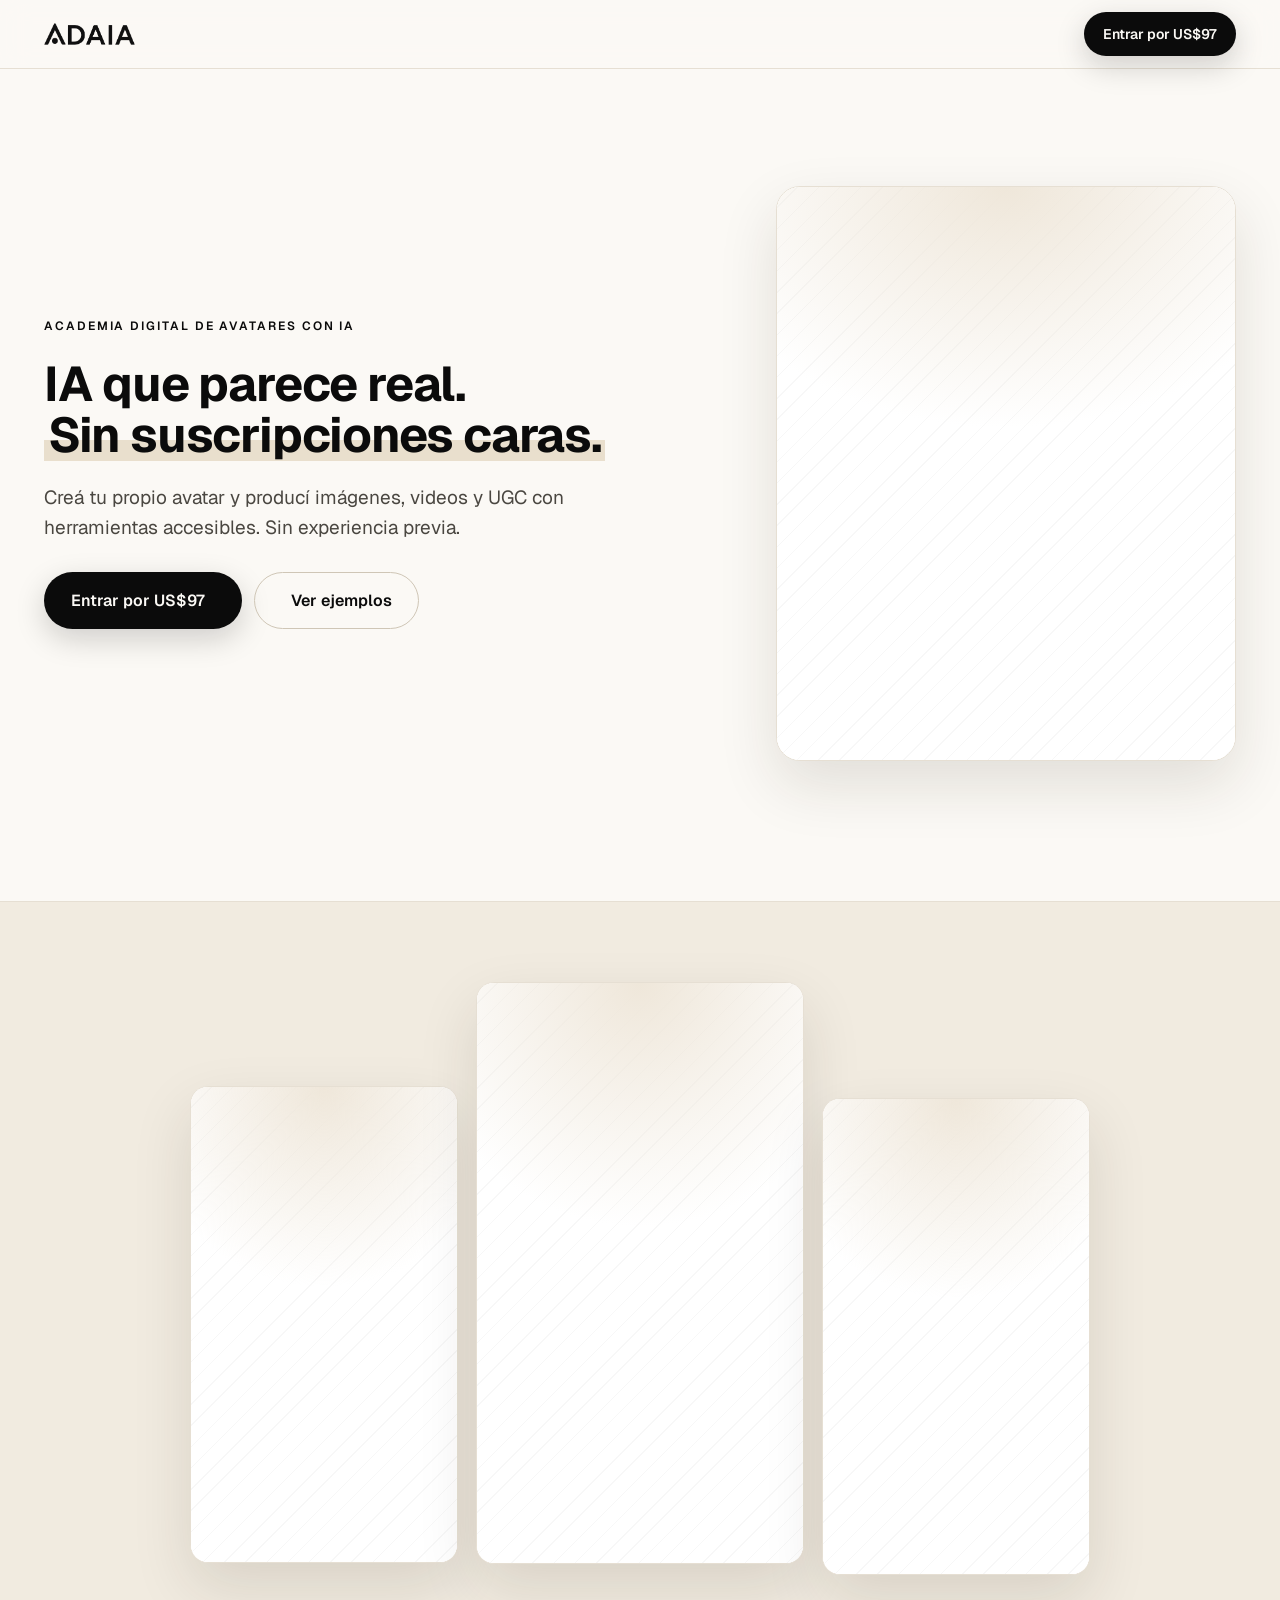
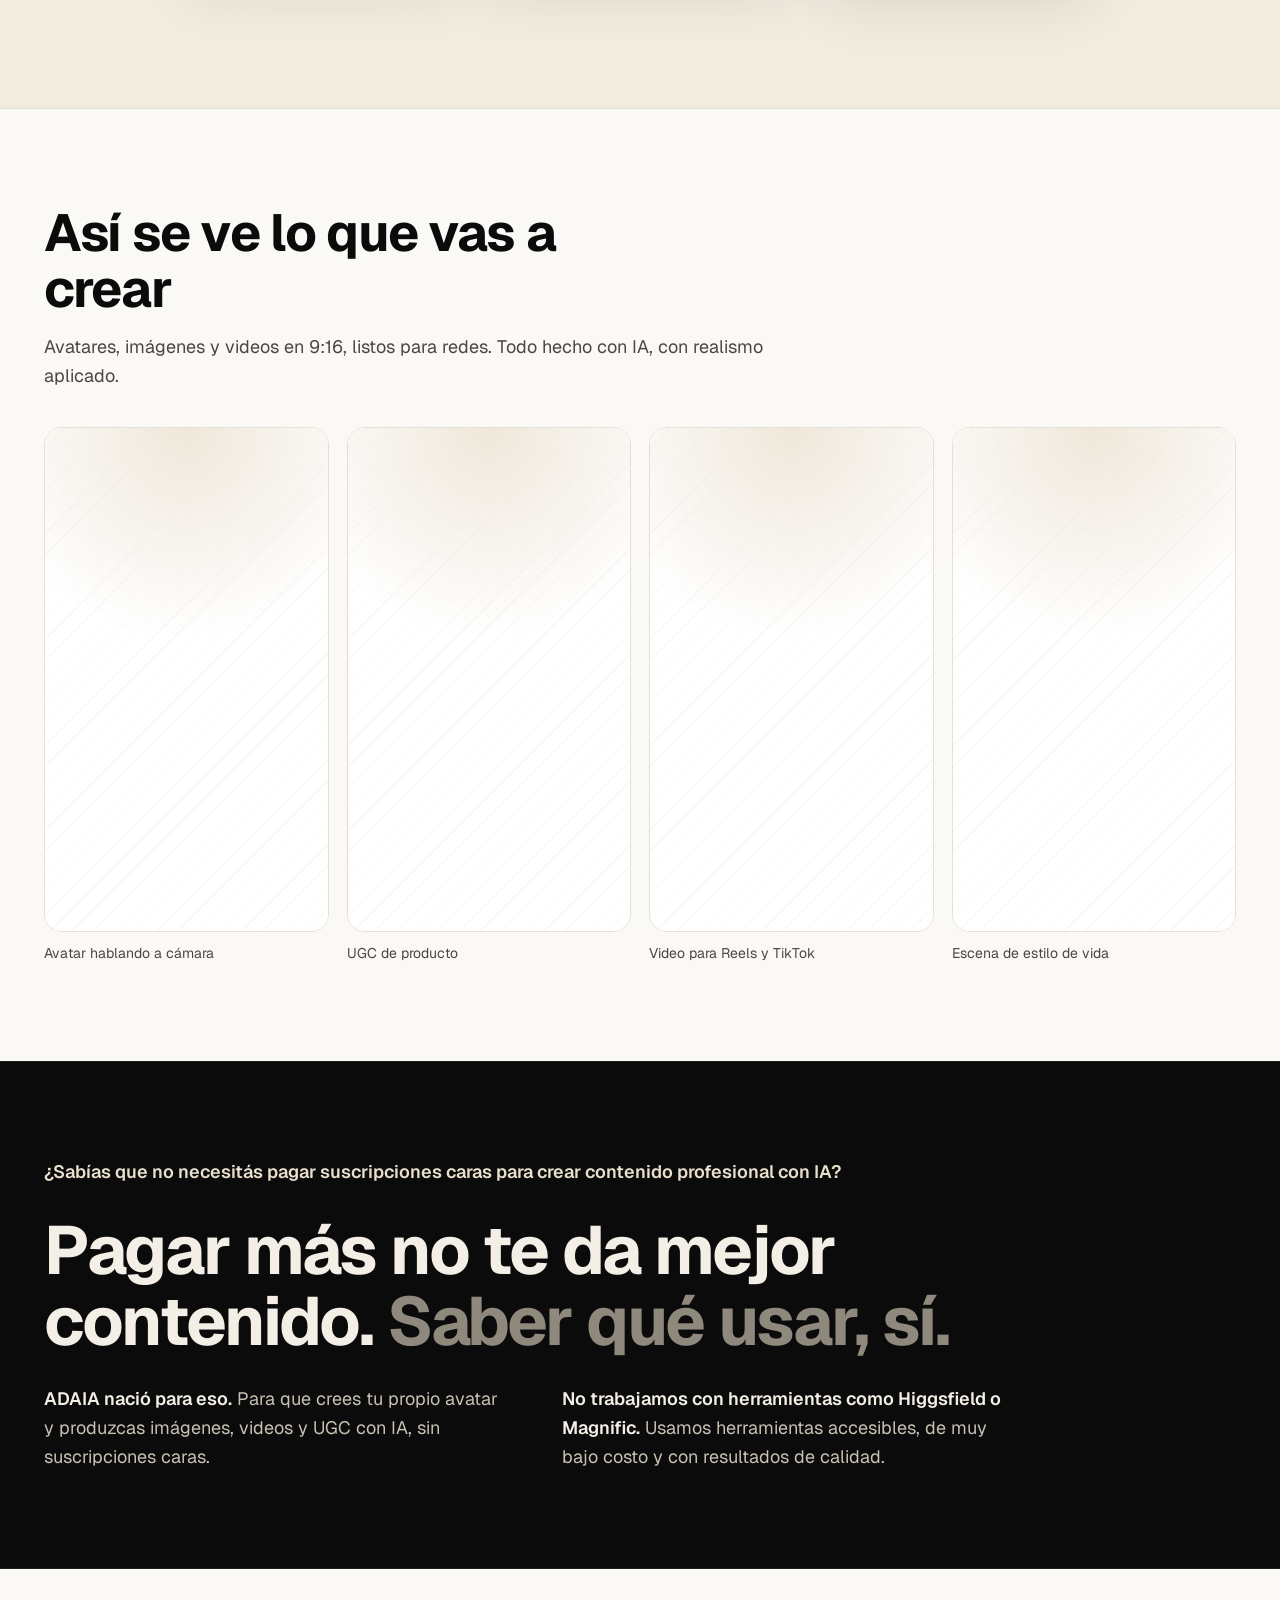
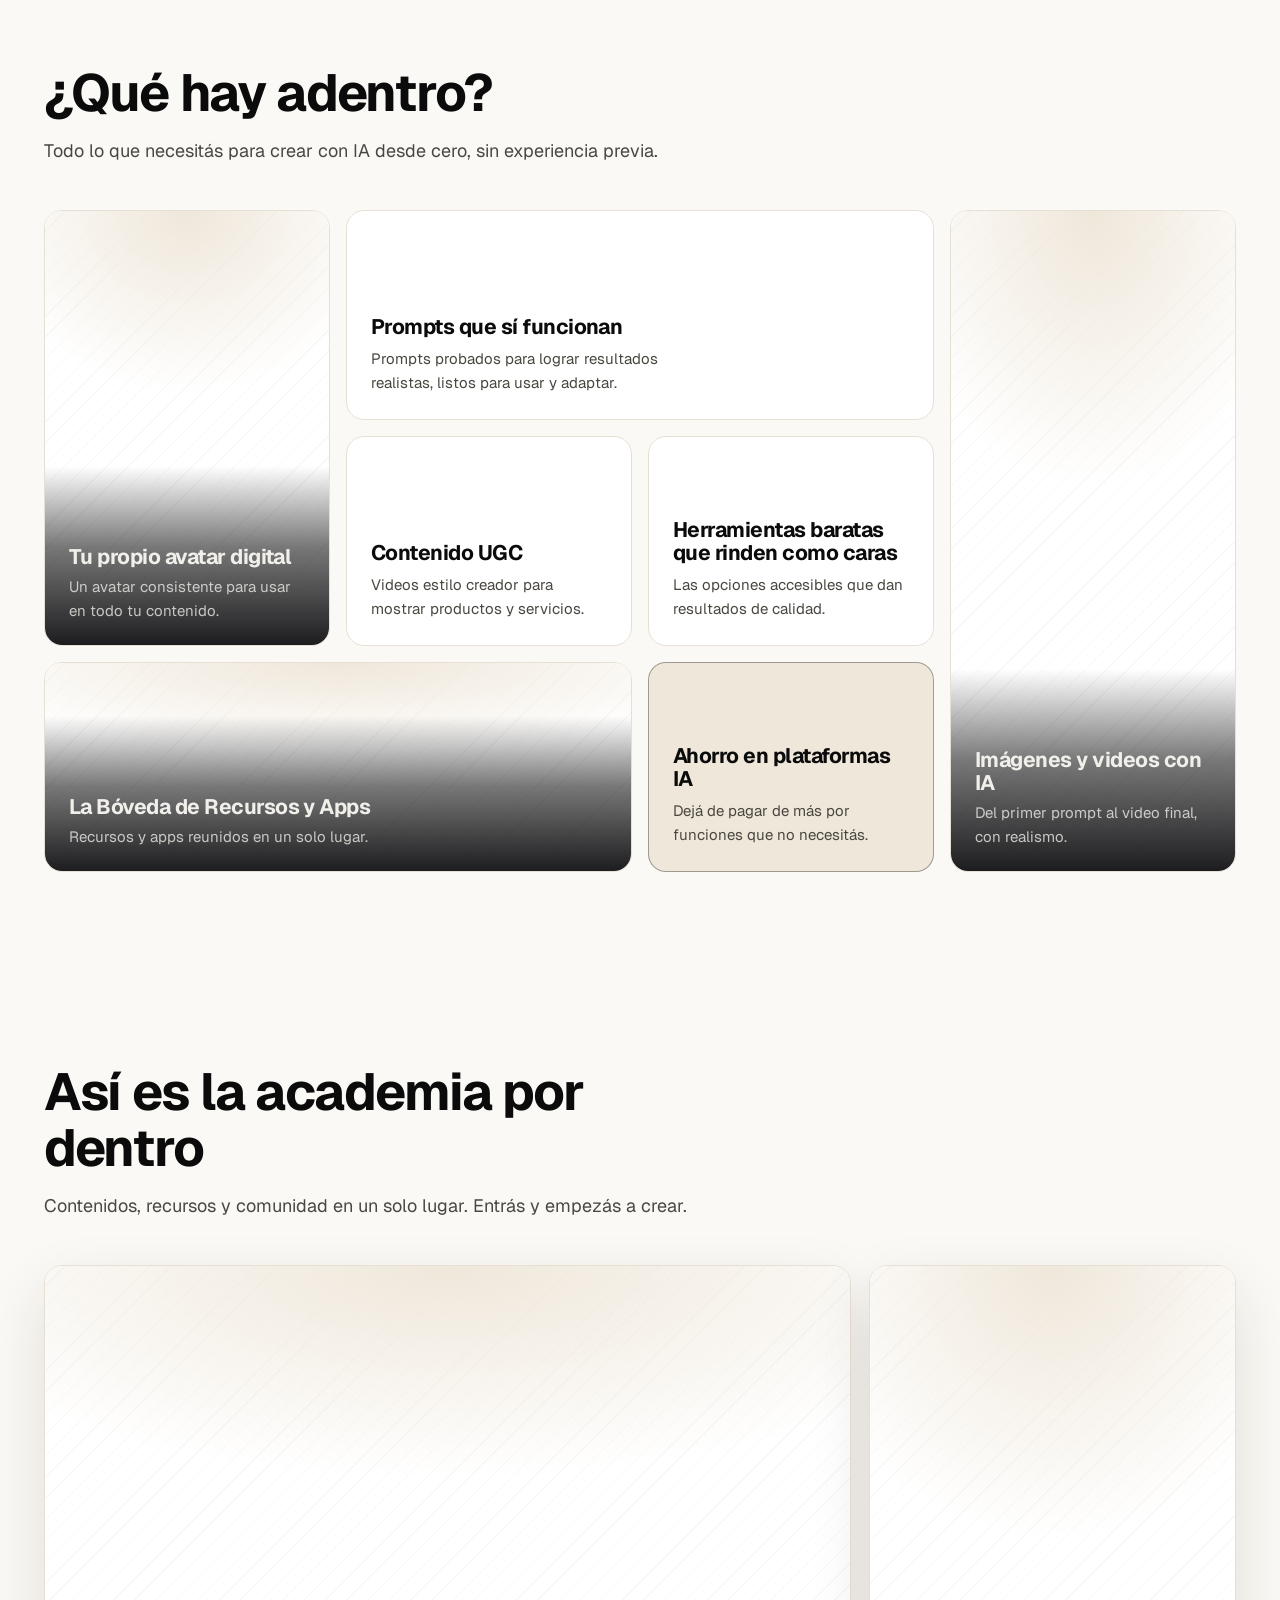
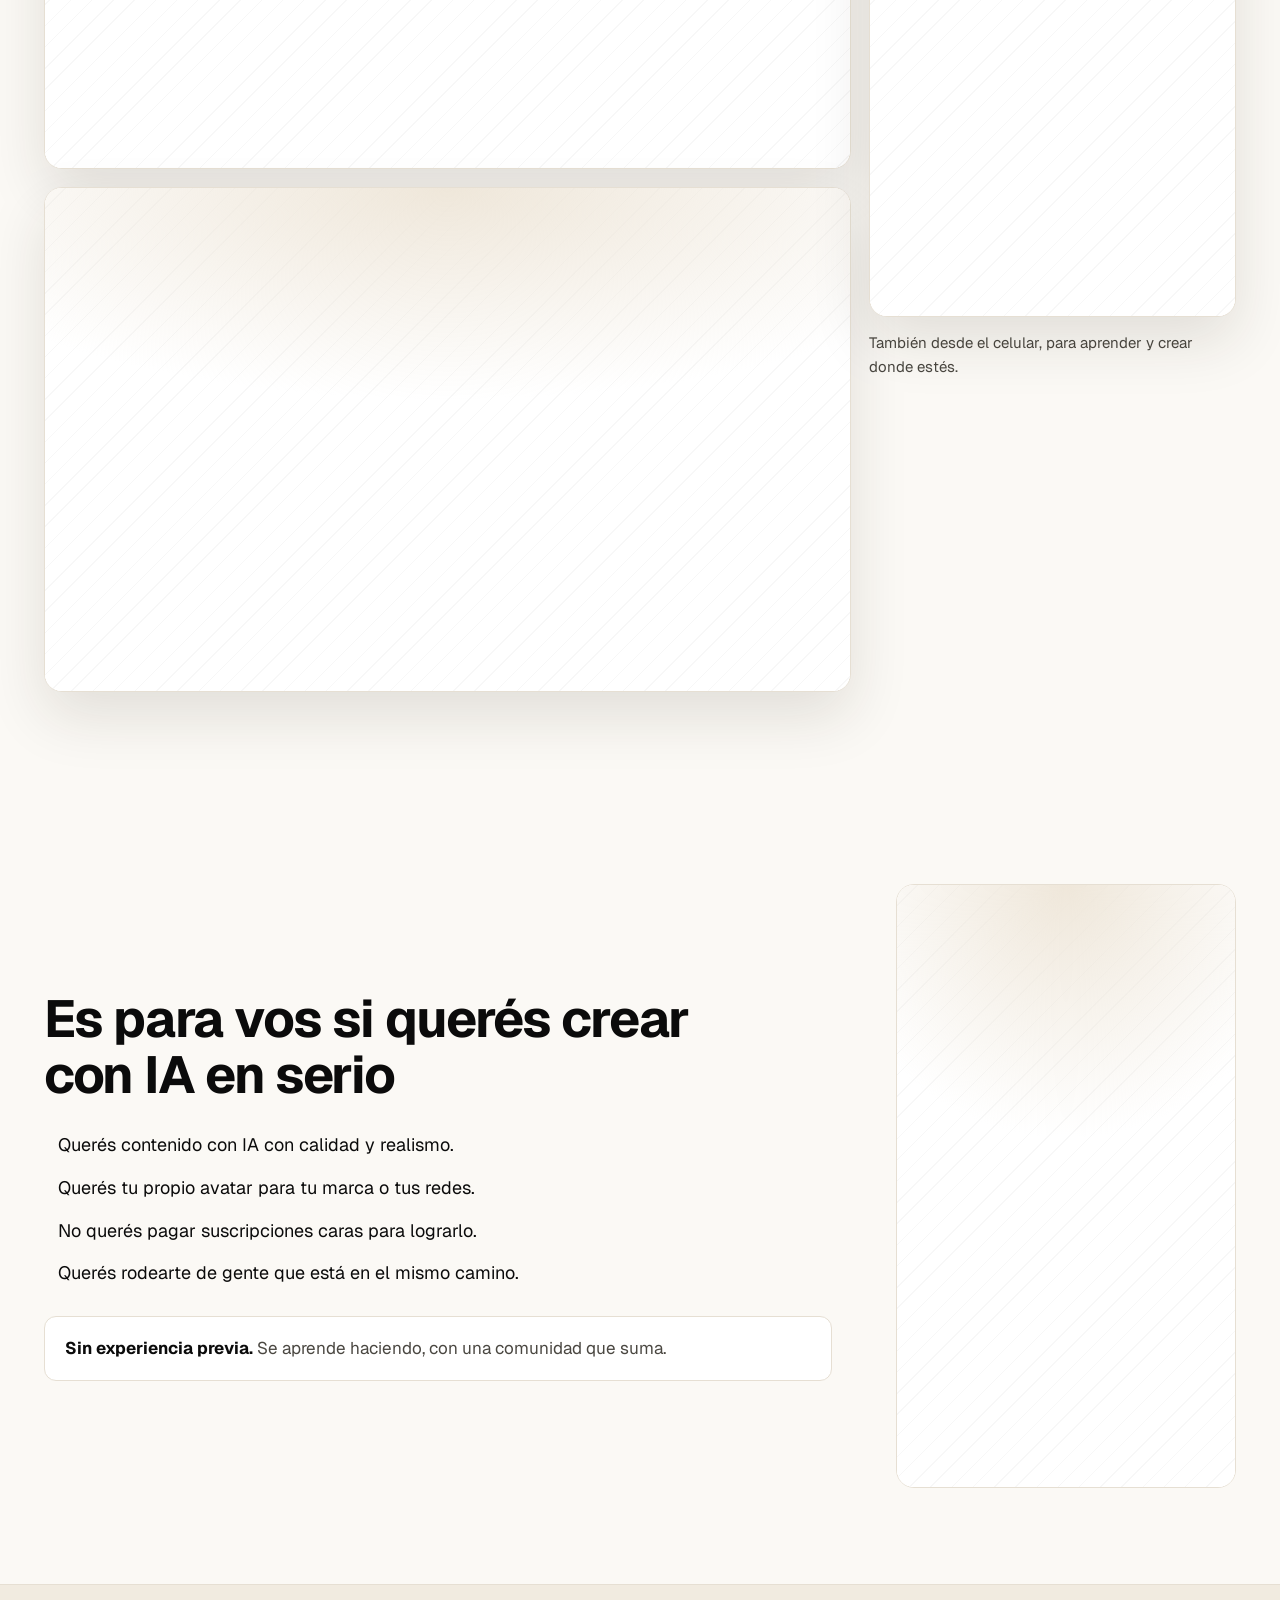
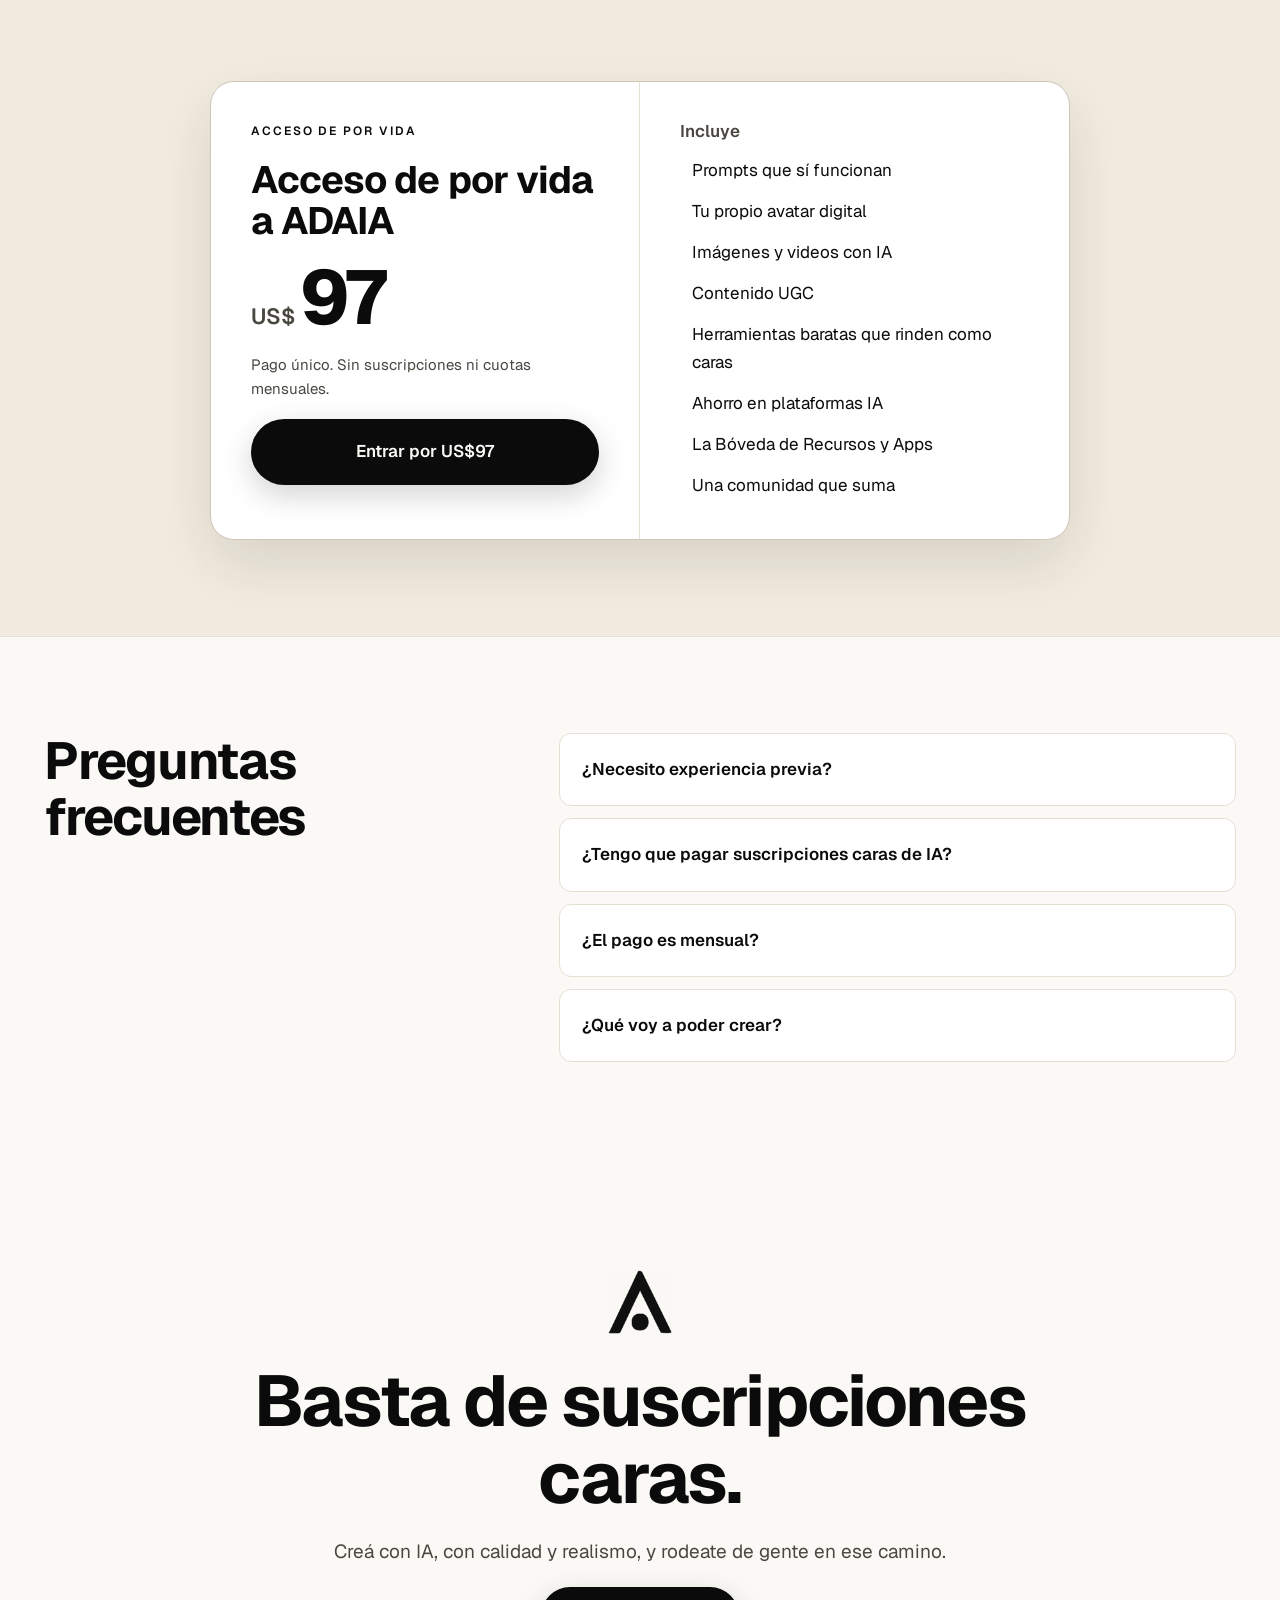
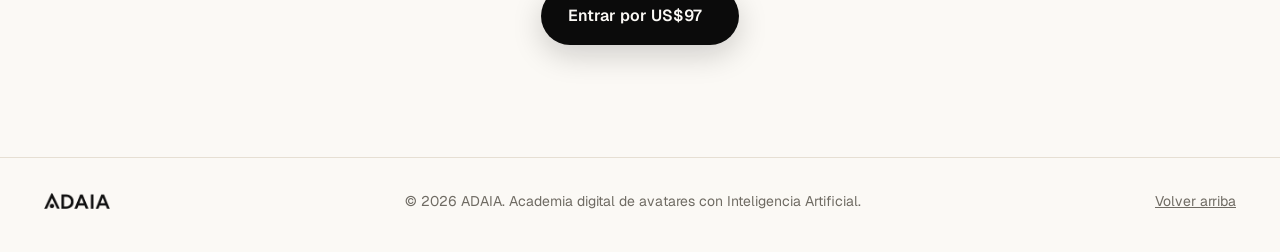
==== adaia.html @ 0bfe9bc2 "ADAIA: galería de ejemplos con 4 videos en grilla fija, sin scroll horizontal Co-Authored-By: Claude" ====
<!doctype html>
<html lang="es">
<head>
  <meta charset="utf-8" />
  <meta name="viewport" content="width=device-width, initial-scale=1" />
  <title>ADAIA | Academia digital de avatares con IA</title>
  <meta name="description" content="Creá tu propio avatar y producí imágenes, videos y UGC con IA realista, con herramientas accesibles y sin suscripciones caras." />
  <meta property="og:title" content="ADAIA | Academia digital de avatares con IA" />
  <meta property="og:description" content="Contenido con IA que parece real. Sin suscripciones caras. Acceso de por vida." />
  <meta property="og:type" content="website" />
  <meta name="theme-color" content="#fbf9f5" />
  <link rel="icon" type="image/png" href="assets/img/adaia/LOGO-APP.png" />
  <link rel="apple-touch-icon" href="assets/img/adaia/LOGO-APP.png" />
  <link rel="preconnect" href="https://fonts.googleapis.com" />
  <link rel="preconnect" href="https://fonts.gstatic.com" crossorigin />
  <link href="https://fonts.googleapis.com/css2?family=Geist:wght@400;500;600;700;800&display=swap" rel="stylesheet" />
  <!-- Íconos: Phosphor Icons (web) -->
  <script src="https://unpkg.com/@phosphor-icons/web@2.1.1"></script>

  <!--
    MEDIOS (carpeta media/ junto a este archivo). Si un archivo no existe, se muestra un recuadro con su nombre.
    Videos 9:16 en .mp4 (H.264), livianos (idealmente < 4 MB c/u). Imágenes .jpg o .webp.

      Portada:            media/hero.jpg                                                 (vertical 4:5)
      Videos:             media/hero-1.mp4, media/hero-2.mp4, media/hero-3.mp4          (9:16)
      Ejemplos:           media/ejemplo-1.mp4 ... media/ejemplo-4.mp4                (9:16)
      Qué hay adentro:    media/adentro-avatar.jpg (9:16), media/adentro-video.mp4 (9:16),
                          media/adentro-boveda.jpg (horizontal 16:9)
      La academia:        media/academia-1.jpg y media/academia-2.jpg (capturas de pantalla 16:10),
                          media/academia-3.jpg (captura del celular 9:16)
      Es para vos:        media/para-vos.mp4 (9:16)
  -->

  <style>
    /* Paleta de la marca ADAIA: blanco, negro y crema (como el logo) */
    :root {
      --bg: #fbf9f5;              /* blanco cálido */
      --bg-2: #f1ebe0;            /* crema */
      --surface: #ffffff;
      --line: #e6dfd3;
      --line-2: #cfc6b6;
      --text: #0b0b0b;            /* negro del logo */
      --muted: #4a4741;
      --faint: #6f6b63;
      --accent: #0b0b0b;          /* el acento es el negro del logo */
      --accent-ink: #fbf9f5;      /* texto sobre el acento */
      --accent-soft: #efe7da;     /* crema para fondos suaves */
      --cream: #e9dfcd;           /* crema más marcado para detalles */
      --radius: 18px;
      --radius-sm: 12px;
      --shadow: 0 24px 60px rgba(40, 30, 15, 0.12);
      --ease: cubic-bezier(0.16, 1, 0.3, 1);
      color-scheme: light;
    }

    *, *::before, *::after { box-sizing: border-box; }
    html { scroll-behavior: smooth; }
    @media (prefers-reduced-motion: reduce) { html { scroll-behavior: auto; } }
    body {
      margin: 0;
      background: var(--bg);
      color: var(--text);
      font-family: 'Geist', system-ui, -apple-system, 'Segoe UI', sans-serif;
      font-size: 17px;
      line-height: 1.6;
      -webkit-font-smoothing: antialiased;
    }
    img, video { display: block; max-width: 100%; }
    a { color: inherit; }
    h1, h2, h3 { margin: 0; letter-spacing: -0.025em; line-height: 1.08; font-weight: 700; }
    p { margin: 0; }
    .wrap { width: 100%; max-width: 1240px; margin: 0 auto; padding: 0 24px; }
    section { padding: 96px 0; }
    .lead { color: var(--muted); font-size: 18px; max-width: 60ch; }
    .eyebrow { display: inline-block; font-size: 12px; font-weight: 600; letter-spacing: 0.16em; text-transform: uppercase; color: var(--accent); }
    .sec-title { font-size: clamp(32px, 4.2vw, 52px); max-width: 18ch; }
    .sec-head { display: grid; gap: 16px; margin-bottom: 44px; }

    /* ---------- botones (todos pill) ---------- */
    .btn {
      display: inline-flex; align-items: center; justify-content: center; gap: 10px;
      padding: 15px 26px; border-radius: 999px; border: 1px solid transparent;
      font: inherit; font-weight: 600; font-size: 16px; text-decoration: none; white-space: nowrap; cursor: pointer;
      transition: transform 0.25s var(--ease), background 0.25s var(--ease), border-color 0.25s var(--ease), box-shadow 0.25s var(--ease);
    }
    .btn:active { transform: scale(0.98); }
    .btn-primary { background: var(--accent); color: var(--accent-ink); box-shadow: 0 10px 30px rgba(11, 11, 11, 0.18); }
    .btn-primary:hover { transform: translateY(-2px); box-shadow: 0 16px 36px rgba(11, 11, 11, 0.26); }
    .btn-ghost { background: transparent; color: var(--text); border-color: var(--line-2); }
    .btn-ghost:hover { border-color: var(--text); transform: translateY(-2px); }
    .btn:focus-visible, a:focus-visible, button:focus-visible, summary:focus-visible { outline: 2px solid var(--accent); outline-offset: 3px; }

    /* ---------- medios con recuadro de reserva ---------- */
    .media { position: relative; overflow: hidden; border-radius: var(--radius); background: var(--surface); border: 1px solid var(--line); }
    .media.v916 { aspect-ratio: 9 / 16; }
    .media.v169 { aspect-ratio: 16 / 9; }
    .media.v1610 { aspect-ratio: 16 / 10; }
    .media > img, .media > video { position: absolute; inset: 0; width: 100%; height: 100%; object-fit: cover; z-index: 1; }
    .media .ph {
      position: absolute; inset: 0; display: grid; place-items: center; align-content: center; gap: 8px; padding: 16px; text-align: center;
      color: var(--faint); font-size: 13px;
      background:
        radial-gradient(120% 70% at 50% 0%, var(--accent-soft), transparent 60%),
        repeating-linear-gradient(135deg, transparent 0 14px, rgba(127, 127, 127, 0.06) 14px 15px),
        var(--surface);
    }
    .media .ph i { font-size: 28px; color: var(--muted); }
    .media .ph code { font-family: ui-monospace, 'Cascadia Code', monospace; font-size: 12px; color: var(--muted); }
    .media .gone { display: none; }

    /* ---------- navegación ---------- */
    .nav { position: sticky; top: 0; z-index: 40; backdrop-filter: blur(14px); -webkit-backdrop-filter: blur(14px); background: color-mix(in srgb, var(--bg) 78%, transparent); border-bottom: 1px solid var(--line); }
    .nav .wrap { display: flex; align-items: center; justify-content: space-between; gap: 20px; height: 68px; }
    .brand { display: inline-flex; align-items: center; gap: 10px; font-weight: 800; letter-spacing: 0.08em; text-decoration: none; font-size: 18px; }
    .brand img { height: 22px; width: auto; }
    .nav .btn { padding: 10px 18px; font-size: 14px; }

    /* ---------- portada ---------- */
    .hero { padding: 56px 0 80px; }
    .hero .wrap { display: grid; grid-template-columns: 1.1fr 1fr; gap: 48px; align-items: center; min-height: calc(100dvh - 68px - 136px); }
    .hero-copy { display: grid; gap: 22px; justify-items: start; }
    .hero h1 { font-size: clamp(34px, 3.8vw, 50px); line-height: 1.06; }
    .hero h1 span { display: block; }
    .hero h1 em { font-style: normal; color: var(--text); background: linear-gradient(transparent 58%, var(--cream) 58% 92%, transparent 92%); padding: 0 0.08em; -webkit-box-decoration-break: clone; box-decoration-break: clone; }
    .hero-sub { color: var(--muted); font-size: 19px; max-width: 44ch; }
    .hero-ctas { display: flex; flex-wrap: wrap; gap: 12px; margin-top: 6px; }
    .media.v45 { aspect-ratio: 4 / 5; }
    .hero-visual { justify-self: end; width: 100%; max-width: 460px; }
    .hero-visual .media { box-shadow: var(--shadow); border-radius: 24px; }

    /* ---------- videos 9:16 ---------- */
    .reels { background: var(--bg-2); border-block: 1px solid var(--line); padding: 104px 0 120px; }
    .reels-grid { display: grid; grid-template-columns: 0.82fr 1fr 0.82fr; gap: 18px; align-items: center; max-width: 900px; margin: 0 auto; }
    .reels-grid .media { box-shadow: var(--shadow); }
    .reels-grid .media:nth-child(1) { translate: 0 28px; }
    .reels-grid .media:nth-child(2) { translate: 0 -24px; }
    .reels-grid .media:nth-child(3) { translate: 0 40px; }

    /* ---------- ejemplos (galería horizontal) ---------- */
    .gallery-head { display: flex; align-items: flex-end; justify-content: space-between; gap: 24px; margin-bottom: 36px; }
    .gallery-head .sec-head { margin: 0; }
    .gallery { display: grid; grid-template-columns: repeat(4, minmax(0, 1fr)); gap: 18px; }
    .gallery figure { margin: 0; display: grid; gap: 10px; }
    .gallery figcaption { font-size: 14px; color: var(--muted); }
    .gallery .media { transition: transform 0.4s var(--ease), border-color 0.3s; }
    .gallery figure:hover .media { transform: translateY(-4px); border-color: var(--line-2); }

    /* ---------- manifiesto ---------- */
    /* bloque invertido: negro con texto crema */
    .manifesto { --text: #f4efe6; --muted: #c9c1b4; --faint: #8f887c; --accent: #e9dfcd; --line: #1f1f1f; background: #0b0b0b; color: var(--text); border-block: 1px solid var(--line); }
    .manifesto .wrap { display: grid; gap: 28px; }
    .manifesto .question { color: var(--accent); font-size: 18px; font-weight: 600; }
    .manifesto blockquote { margin: 0; font-size: clamp(34px, 5.4vw, 68px); font-weight: 700; letter-spacing: -0.03em; line-height: 1.05; max-width: 20ch; }
    .manifesto blockquote span { color: var(--faint); }
    .manifesto .cols { display: grid; grid-template-columns: repeat(2, minmax(0, 1fr)); gap: 32px 56px; max-width: 980px; color: var(--muted); font-size: 18px; }
    .manifesto .cols strong { color: var(--text); font-weight: 600; }

    /* ---------- qué hay adentro (bento) ---------- */
    .bento {
      display: grid; gap: 16px;
      grid-template-columns: repeat(4, minmax(0, 1fr));
      grid-template-rows: repeat(3, minmax(210px, auto));
      grid-template-areas:
        "avatar prompts prompts video"
        "avatar ugc tools video"
        "boveda boveda ahorro video";
    }
    .cell { position: relative; overflow: hidden; border-radius: var(--radius); border: 1px solid var(--line); background: var(--surface); padding: 24px; display: flex; flex-direction: column; justify-content: flex-end; gap: 8px; min-height: 210px; }
    .cell h3 { font-size: 21px; }
    .cell p { color: var(--muted); font-size: 15px; max-width: 34ch; }
    .cell i.ico { font-size: 28px; color: var(--accent); margin-bottom: auto; }
    .cell.has-media { padding: 0; }
    .cell.has-media .media { position: absolute; inset: 0; border: 0; border-radius: 0; }
    .cell.has-media .cap { position: relative; z-index: 2; margin-top: auto; padding: 80px 24px 22px; background: linear-gradient(to top, rgba(10, 10, 12, 0.92), rgba(10, 10, 12, 0.55) 55%, transparent); color: #f1efea; display: grid; gap: 6px; }
    .cell.has-media .cap p { color: rgba(241, 239, 234, 0.78); }
    .cell.tint { background: var(--accent-soft); border-color: color-mix(in srgb, var(--accent) 35%, transparent); }
    .a-avatar { grid-area: avatar; } .a-prompts { grid-area: prompts; } .a-video { grid-area: video; }
    .a-ugc { grid-area: ugc; } .a-tools { grid-area: tools; } .a-boveda { grid-area: boveda; } .a-ahorro { grid-area: ahorro; }

    /* ---------- la academia por dentro ---------- */
    .inside-grid { display: grid; grid-template-columns: 2.2fr 1fr; gap: 18px; align-items: start; }
    .inside-main { display: grid; gap: 18px; }
    .inside-grid .media { box-shadow: var(--shadow); }
    .inside-side { display: grid; gap: 14px; }
    .inside-side p { color: var(--muted); font-size: 15px; }

    /* ---------- es para vos ---------- */
    .fit .wrap { display: grid; grid-template-columns: 1fr minmax(240px, 340px); gap: 64px; align-items: center; }
    .fit-list { list-style: none; margin: 28px 0 0; padding: 0; display: grid; gap: 14px; }
    .fit-list li { display: flex; gap: 14px; align-items: flex-start; font-size: 18px; }
    .fit-list i { flex: none; margin-top: 3px; font-size: 22px; color: var(--accent); }
    .fit-note { margin-top: 28px; padding: 18px 20px; border-radius: var(--radius-sm); background: var(--surface); border: 1px solid var(--line); color: var(--muted); }
    .fit-note strong { color: var(--text); }

    /* ---------- precio ---------- */
    .pricing { background: var(--bg-2); border-block: 1px solid var(--line); }
    .price-card { max-width: 860px; margin: 0 auto; display: grid; grid-template-columns: 1fr 1fr; border-radius: 24px; overflow: hidden; border: 1px solid var(--line-2); background: var(--surface); box-shadow: var(--shadow); }
    .price-main { padding: 40px; display: grid; gap: 18px; align-content: start; border-right: 1px solid var(--line); }
    .price-main h2 { font-size: clamp(28px, 3.2vw, 38px); }
    .price-row { display: flex; align-items: baseline; gap: 14px; flex-wrap: wrap; }
    .price-old { color: var(--faint); font-size: 22px; text-decoration: line-through; text-decoration-thickness: 2px; }
    .price-now { font-size: clamp(56px, 7vw, 76px); font-weight: 800; letter-spacing: -0.04em; line-height: 1; }
    .price-now small { font-size: 22px; font-weight: 600; letter-spacing: 0; margin-right: 4px; color: var(--muted); }
    .price-meta { color: var(--muted); font-size: 15px; }
    .countdown { display: flex; align-items: center; gap: 12px; flex-wrap: wrap; padding: 14px 16px; border-radius: var(--radius-sm); background: var(--accent-soft); color: var(--text); font-size: 15px; }
    .countdown b { font-variant-numeric: tabular-nums; font-size: 20px; letter-spacing: 0.02em; }
    .countdown i { color: var(--accent); font-size: 20px; }
    .price-main .btn { width: 100%; padding: 18px 26px; font-size: 17px; }
    .price-incl { padding: 40px; display: grid; gap: 16px; align-content: start; }
    .price-incl h3 { font-size: 17px; color: var(--muted); font-weight: 600; letter-spacing: 0; }
    .price-incl ul { list-style: none; margin: 0; padding: 0; display: grid; gap: 14px; }
    .price-incl li { display: flex; gap: 12px; align-items: flex-start; }
    .price-incl li i { flex: none; color: var(--accent); font-size: 20px; margin-top: 2px; }
    .is-ended .countdown { display: none; }
    .is-ended .price-old { display: none; }

    /* ---------- preguntas ---------- */
    .faq .wrap { display: grid; grid-template-columns: 1fr 1.5fr; gap: 64px; align-items: start; }
    .faq-list { display: grid; gap: 12px; }
    .faq details { border: 1px solid var(--line); border-radius: var(--radius-sm); background: var(--surface); padding: 4px 22px; transition: border-color 0.2s; }
    .faq details[open] { border-color: var(--line-2); }
    .faq summary { list-style: none; cursor: pointer; display: flex; align-items: center; justify-content: space-between; gap: 16px; padding: 18px 0; font-weight: 600; font-size: 17px; }
    .faq summary::-webkit-details-marker { display: none; }
    .faq summary i { transition: transform 0.3s var(--ease); color: var(--muted); }
    .faq details[open] summary i { transform: rotate(45deg); }
    .faq details p { color: var(--muted); padding: 0 0 20px; max-width: 60ch; }

    /* ---------- cierre ---------- */
    .closing { text-align: center; padding: 112px 0; }
    .closing .wrap { display: grid; gap: 20px; justify-items: center; }
    .closing-mark { width: 64px; height: auto; margin-bottom: 8px; }
    .closing h2 { font-size: clamp(36px, 5.6vw, 72px); max-width: 16ch; }
    .closing p { color: var(--muted); font-size: 19px; }
    footer { border-top: 1px solid var(--line); padding: 32px 0 40px; color: var(--faint); font-size: 14px; }
    footer .wrap { display: flex; justify-content: space-between; align-items: center; gap: 16px; flex-wrap: wrap; }
    .footer-logo { height: 16px; width: auto; }

    /* ---------- barra de compra en el celular ---------- */
    .buybar { position: fixed; left: 12px; right: 12px; bottom: 12px; z-index: 50; display: none; align-items: center; justify-content: space-between; gap: 12px; padding: 10px 10px 10px 18px; border-radius: 999px; background: color-mix(in srgb, var(--surface) 92%, transparent); backdrop-filter: blur(12px); -webkit-backdrop-filter: blur(12px); border: 1px solid var(--line-2); box-shadow: var(--shadow); transform: translateY(140%); transition: transform 0.4s var(--ease); }
    .buybar.show { transform: none; }
    .buybar > span { font-size: 14px; color: var(--muted); line-height: 1.3; }
    .buybar > span b { color: var(--text); font-size: 17px; }
    .buybar .btn { padding: 12px 18px; font-size: 15px; }

    /* ---------- aparición al hacer scroll ---------- */
    @media (prefers-reduced-motion: no-preference) {
      .reveal { opacity: 0; transform: translateY(26px); transition: opacity 0.8s var(--ease), transform 0.8s var(--ease); transition-delay: calc(var(--i, 0) * 70ms); }
      .reveal.in { opacity: 1; transform: none; }
      .hero-visual { animation: rise 1s var(--ease) both; animation-delay: 150ms; }
      @keyframes rise { from { opacity: 0; transform: translateY(40px); } to { opacity: 1; transform: none; } }
    }

    /* ---------- responsive ---------- */
    @media (max-width: 1023px) {
      .bento { grid-template-columns: repeat(2, minmax(0, 1fr)); grid-template-rows: none; grid-template-areas:
        "avatar video" "avatar video" "prompts prompts" "ugc tools" "boveda boveda" "ahorro ahorro"; }
      .a-avatar, .a-video { min-height: 420px; }
      .price-card { grid-template-columns: 1fr; }
      .price-main { border-right: 0; border-bottom: 1px solid var(--line); }
      .faq .wrap { grid-template-columns: 1fr; gap: 32px; }
    }
    @media (max-width: 767px) {
      body { font-size: 16px; }
      section { padding: 72px 0; }
      .wrap { padding: 0 16px; }
      .hero { padding: 32px 0 56px; }
      .hero .wrap { grid-template-columns: 1fr; gap: 40px; min-height: 0; }
      .hero-sub { font-size: 17px; }
      .hero-ctas { width: 100%; }
      .hero-ctas .btn { flex: 1 1 auto; }
      .hero-visual { justify-self: center; max-width: 420px; }
      .reels { padding: 64px 0 80px; }
      .reels-grid { gap: 10px; }
      .reels-grid .media:nth-child(1) { translate: 0 16px; }
      .reels-grid .media:nth-child(2) { translate: 0 -12px; }
      .reels-grid .media:nth-child(3) { translate: 0 22px; }
      .gallery-head { align-items: flex-start; flex-direction: column; }
      .gallery { grid-template-columns: repeat(2, minmax(0, 1fr)); gap: 12px; }
      .manifesto .cols { grid-template-columns: 1fr; gap: 20px; }
      .bento { grid-template-columns: 1fr; grid-template-areas: "avatar" "prompts" "video" "ugc" "tools" "boveda" "ahorro"; }
      .a-avatar, .a-video { min-height: 0; aspect-ratio: 9 / 13; }
      .a-boveda { min-height: 0; aspect-ratio: 16 / 11; }
      .inside-grid { grid-template-columns: 1fr; }
      .inside-side .media.v916 { max-width: 260px; }
      .fit .wrap { grid-template-columns: 1fr; gap: 40px; }
      .fit .media { max-width: 300px; }
      .price-main, .price-incl { padding: 28px 22px; }
      .buybar { display: flex; }
      footer { padding-bottom: 96px; }
    }
  </style>
</head>
<body>

  <header class="nav">
    <div class="wrap">
      <a class="brand" href="#top" aria-label="ADAIA, inicio">
        <img src="assets/img/adaia/adaia-wordmark.png" alt="ADAIA" width="1181" height="285" />
      </a>
      <a class="btn btn-primary js-buy" href="#precio"><span>Entrar por <span class="js-price">US$17</span></span></a>
    </div>
  </header>

  <main id="top">

    <!-- PORTADA -->
    <section class="hero" id="hero">
      <div class="wrap">
        <div class="hero-copy">
          <span class="eyebrow js-launch-label">Lanzamiento: solo por hoy</span>
          <h1><span>IA que parece real.</span> <em>Sin suscripciones caras.</em></h1>
          <p class="hero-sub">Creá tu propio avatar y producí imágenes, videos y UGC con herramientas accesibles. Sin experiencia previa.</p>
          <div class="hero-ctas">
            <a class="btn btn-primary js-buy" href="#precio"><span>Entrar por <span class="js-price">US$17</span></span> <i class="ph ph-arrow-right" aria-hidden="true"></i></a>
            <a class="btn btn-ghost" href="#ejemplos"><i class="ph ph-play" aria-hidden="true"></i> Ver ejemplos</a>
          </div>
        </div>
        <div class="hero-visual">
          <div class="media v45"><img src="media/hero.jpg" alt="Avatar realista creado con IA" /><div class="ph"><i class="ph ph-image"></i><code>media/hero.jpg</code></div></div>
        </div>
      </div>
    </section>

    <!-- VIDEOS 9:16 -->
    <section class="reels" aria-label="Ejemplos de videos hechos con IA">
      <div class="wrap">
        <div class="reels-grid">
          <div class="media v916 reveal" style="--i:0"><video src="media/hero-1.mp4" muted loop playsinline preload="metadata" aria-label="Video de ejemplo 1"></video><div class="ph"><i class="ph ph-film-strip"></i><code>media/hero-1.mp4</code></div></div>
          <div class="media v916 reveal" style="--i:1"><video src="media/hero-2.mp4" muted loop playsinline preload="metadata" aria-label="Video de ejemplo 2"></video><div class="ph"><i class="ph ph-film-strip"></i><code>media/hero-2.mp4</code></div></div>
          <div class="media v916 reveal" style="--i:2"><video src="media/hero-3.mp4" muted loop playsinline preload="metadata" aria-label="Video de ejemplo 3"></video><div class="ph"><i class="ph ph-film-strip"></i><code>media/hero-3.mp4</code></div></div>
        </div>
      </div>
    </section>

    <!-- EJEMPLOS -->
    <section id="ejemplos">
      <div class="wrap">
        <div class="gallery-head">
          <div class="sec-head reveal">
            <h2 class="sec-title">Así se ve lo que vas a crear</h2>
            <p class="lead">Avatares, imágenes y videos en 9:16, listos para redes. Todo hecho con IA, con realismo aplicado.</p>
          </div>
        </div>
        <div class="gallery" aria-label="Galería de ejemplos">
          <figure class="reveal" style="--i:0"><div class="media v916"><video src="media/ejemplo-1.mp4" muted loop playsinline preload="metadata" aria-label="Avatar hablando a cámara"></video><div class="ph"><i class="ph ph-film-strip"></i><code>media/ejemplo-1.mp4</code></div></div><figcaption>Avatar hablando a cámara</figcaption></figure>
          <figure class="reveal" style="--i:1"><div class="media v916"><video src="media/ejemplo-2.mp4" muted loop playsinline preload="metadata" aria-label="UGC de producto"></video><div class="ph"><i class="ph ph-film-strip"></i><code>media/ejemplo-2.mp4</code></div></div><figcaption>UGC de producto</figcaption></figure>
          <figure class="reveal" style="--i:2"><div class="media v916"><video src="media/ejemplo-3.mp4" muted loop playsinline preload="metadata" aria-label="Video para Reels"></video><div class="ph"><i class="ph ph-film-strip"></i><code>media/ejemplo-3.mp4</code></div></div><figcaption>Video para Reels y TikTok</figcaption></figure>
          <figure class="reveal" style="--i:3"><div class="media v916"><video src="media/ejemplo-4.mp4" muted loop playsinline preload="metadata" aria-label="Video de estilo de vida"></video><div class="ph"><i class="ph ph-film-strip"></i><code>media/ejemplo-4.mp4</code></div></div><figcaption>Escena de estilo de vida</figcaption></figure>
        </div>
      </div>
    </section>

    <!-- MANIFIESTO -->
    <section class="manifesto">
      <div class="wrap">
        <p class="question reveal">¿Sabías que no necesitás pagar suscripciones caras para crear contenido profesional con IA?</p>
        <blockquote class="reveal">Pagar más no te da mejor contenido. <span>Saber qué usar, sí.</span></blockquote>
        <div class="cols">
          <p class="reveal"><strong>ADAIA nació para eso.</strong> Para que crees tu propio avatar y produzcas imágenes, videos y UGC con IA, sin suscripciones caras.</p>
          <p class="reveal" style="--i:1"><strong>No trabajamos con herramientas como Higgsfield o Magnific.</strong> Usamos herramientas accesibles, de muy bajo costo y con resultados de calidad.</p>
        </div>
      </div>
    </section>

    <!-- QUÉ HAY ADENTRO -->
    <section id="adentro">
      <div class="wrap">
        <div class="sec-head reveal">
          <h2 class="sec-title">¿Qué hay adentro?</h2>
          <p class="lead">Todo lo que necesitás para crear con IA desde cero, sin experiencia previa.</p>
        </div>
        <div class="bento">
          <article class="cell has-media a-avatar reveal">
            <div class="media"><img src="media/adentro-avatar.jpg" alt="Avatar digital creado con IA" loading="lazy" /><div class="ph"><i class="ph ph-image"></i><code>media/adentro-avatar.jpg</code></div></div>
            <div class="cap"><h3>Tu propio avatar digital</h3><p>Un avatar consistente para usar en todo tu contenido.</p></div>
          </article>
          <article class="cell a-prompts reveal" style="--i:1">
            <i class="ph ph-sparkle ico" aria-hidden="true"></i>
            <h3>Prompts que sí funcionan</h3>
            <p>Prompts probados para lograr resultados realistas, listos para usar y adaptar.</p>
          </article>
          <article class="cell has-media a-video reveal" style="--i:2">
            <div class="media"><video src="media/adentro-video.mp4" muted loop playsinline preload="metadata" aria-label="Video hecho con IA"></video><div class="ph"><i class="ph ph-film-strip"></i><code>media/adentro-video.mp4</code></div></div>
            <div class="cap"><h3>Imágenes y videos con IA</h3><p>Del primer prompt al video final, con realismo.</p></div>
          </article>
          <article class="cell a-ugc reveal" style="--i:3">
            <i class="ph ph-device-mobile-camera ico" aria-hidden="true"></i>
            <h3>Contenido UGC</h3>
            <p>Videos estilo creador para mostrar productos y servicios.</p>
          </article>
          <article class="cell a-tools reveal" style="--i:4">
            <i class="ph ph-toolbox ico" aria-hidden="true"></i>
            <h3>Herramientas baratas que rinden como caras</h3>
            <p>Las opciones accesibles que dan resultados de calidad.</p>
          </article>
          <article class="cell has-media a-boveda reveal" style="--i:5">
            <div class="media"><img src="media/adentro-boveda.jpg" alt="La Bóveda de Recursos y Apps" loading="lazy" /><div class="ph"><i class="ph ph-image"></i><code>media/adentro-boveda.jpg</code></div></div>
            <div class="cap"><h3>La Bóveda de Recursos y Apps</h3><p>Recursos y apps reunidos en un solo lugar.</p></div>
          </article>
          <article class="cell tint a-ahorro reveal" style="--i:6">
            <i class="ph ph-piggy-bank ico" aria-hidden="true"></i>
            <h3>Ahorro en plataformas IA</h3>
            <p>Dejá de pagar de más por funciones que no necesitás.</p>
          </article>
        </div>
      </div>
    </section>

    <!-- LA ACADEMIA POR DENTRO -->
    <section id="por-dentro">
      <div class="wrap">
        <div class="sec-head reveal">
          <h2 class="sec-title">Así es la academia por dentro</h2>
          <p class="lead">Contenidos, recursos y comunidad en un solo lugar. Entrás y empezás a crear.</p>
        </div>
        <div class="inside-grid">
          <div class="inside-main">
            <div class="media v1610 reveal"><img src="media/academia-1.jpg" alt="Vista de la academia ADAIA por dentro" loading="lazy" /><div class="ph"><i class="ph ph-browser"></i><code>media/academia-1.jpg</code></div></div>
            <div class="media v1610 reveal" style="--i:1"><img src="media/academia-2.jpg" alt="Sección de contenidos de la academia" loading="lazy" /><div class="ph"><i class="ph ph-browser"></i><code>media/academia-2.jpg</code></div></div>
          </div>
          <div class="inside-side reveal" style="--i:2">
            <div class="media v916"><img src="media/academia-3.jpg" alt="La academia en el celular" loading="lazy" /><div class="ph"><i class="ph ph-device-mobile"></i><code>media/academia-3.jpg</code></div></div>
            <p>También desde el celular, para aprender y crear donde estés.</p>
          </div>
        </div>
      </div>
    </section>

    <!-- ES PARA VOS -->
    <section class="fit">
      <div class="wrap">
        <div class="reveal">
          <h2 class="sec-title">Es para vos si querés crear con IA en serio</h2>
          <ul class="fit-list">
            <li><i class="ph ph-check-circle" aria-hidden="true"></i> Querés contenido con IA con calidad y realismo.</li>
            <li><i class="ph ph-check-circle" aria-hidden="true"></i> Querés tu propio avatar para tu marca o tus redes.</li>
            <li><i class="ph ph-check-circle" aria-hidden="true"></i> No querés pagar suscripciones caras para lograrlo.</li>
            <li><i class="ph ph-check-circle" aria-hidden="true"></i> Querés rodearte de gente que está en el mismo camino.</li>
          </ul>
          <p class="fit-note"><strong>Sin experiencia previa.</strong> Se aprende haciendo, con una comunidad que suma.</p>
        </div>
        <div class="media v916 reveal" style="--i:1"><video src="media/para-vos.mp4" muted loop playsinline preload="metadata" aria-label="Video de ejemplo"></video><div class="ph"><i class="ph ph-film-strip"></i><code>media/para-vos.mp4</code></div></div>
      </div>
    </section>

    <!-- PRECIO -->
    <section class="pricing" id="precio">
      <div class="wrap">
        <div class="price-card reveal" id="price-card">
          <div class="price-main">
            <span class="eyebrow js-launch-label">Precio de lanzamiento</span>
            <h2>Acceso de por vida a ADAIA</h2>
            <div class="price-row">
              <span class="price-old">US$<span class="js-old">97</span></span>
              <span class="price-now"><small>US$</small><span class="js-now">17</span></span>
            </div>
            <p class="price-meta">Pago único. Sin suscripciones ni cuotas mensuales.</p>
            <div class="countdown" role="timer" aria-live="off">
              <i class="ph ph-timer" aria-hidden="true"></i>
              <span>Solo por hoy. Termina en</span>
              <b class="js-timer">--:--:--</b>
            </div>
            <a class="btn btn-primary js-buy" href="#precio"><span>Entrar por <span class="js-price">US$17</span></span></a>
            <p class="price-meta js-after">Después del lanzamiento vuelve a US$97.</p>
          </div>
          <div class="price-incl">
            <h3>Incluye</h3>
            <ul>
              <li><i class="ph ph-sparkle" aria-hidden="true"></i> Prompts que sí funcionan</li>
              <li><i class="ph ph-user-focus" aria-hidden="true"></i> Tu propio avatar digital</li>
              <li><i class="ph ph-film-strip" aria-hidden="true"></i> Imágenes y videos con IA</li>
              <li><i class="ph ph-device-mobile-camera" aria-hidden="true"></i> Contenido UGC</li>
              <li><i class="ph ph-toolbox" aria-hidden="true"></i> Herramientas baratas que rinden como caras</li>
              <li><i class="ph ph-piggy-bank" aria-hidden="true"></i> Ahorro en plataformas IA</li>
              <li><i class="ph ph-vault" aria-hidden="true"></i> La Bóveda de Recursos y Apps</li>
              <li><i class="ph ph-users-three" aria-hidden="true"></i> Una comunidad que suma</li>
            </ul>
          </div>
        </div>
      </div>
    </section>

    <!-- PREGUNTAS -->
    <section class="faq">
      <div class="wrap">
        <h2 class="sec-title reveal">Preguntas frecuentes</h2>
        <div class="faq-list">
          <details class="reveal">
            <summary>¿Necesito experiencia previa? <i class="ph ph-plus" aria-hidden="true"></i></summary>
            <p>No. Se aprende haciendo, paso a paso y con una comunidad que acompaña.</p>
          </details>
          <details class="reveal" style="--i:1">
            <summary>¿Tengo que pagar suscripciones caras de IA? <i class="ph ph-plus" aria-hidden="true"></i></summary>
            <p>No. ADAIA trabaja con herramientas accesibles y de muy bajo costo que dan resultados de calidad.</p>
          </details>
          <details class="reveal" style="--i:2">
            <summary>¿El pago es mensual? <i class="ph ph-plus" aria-hidden="true"></i></summary>
            <p>No. Es un pago único con acceso de por vida.</p>
          </details>
          <details class="reveal" style="--i:3">
            <summary>¿Qué voy a poder crear? <i class="ph ph-plus" aria-hidden="true"></i></summary>
            <p>Tu propio avatar digital, imágenes y videos con IA y contenido UGC, con foco en el realismo.</p>
          </details>
        </div>
      </div>
    </section>

    <!-- CIERRE -->
    <section class="closing">
      <div class="wrap">
        <img class="closing-mark reveal" src="assets/img/adaia/adaia-isotipo.png" alt="" width="200" height="200" />
        <h2 class="reveal">Basta de suscripciones caras.</h2>
        <p class="reveal" style="--i:1">Creá con IA, con calidad y realismo, y rodeate de gente en ese camino.</p>
        <a class="btn btn-primary js-buy reveal" style="--i:2" href="#precio"><span>Entrar por <span class="js-price">US$17</span></span> <i class="ph ph-arrow-right" aria-hidden="true"></i></a>
      </div>
    </section>
  </main>

  <footer>
    <div class="wrap">
      <img class="footer-logo" src="assets/img/adaia/adaia-wordmark.png" alt="ADAIA" width="1181" height="285" />
      <span>© <span class="js-year">2026</span> ADAIA. Academia digital de avatares con Inteligencia Artificial.</span>
      <a href="#top">Volver arriba</a>
    </div>
  </footer>

  <div class="buybar" id="buybar" aria-hidden="true">
    <span><b class="js-price">US$17</b><br class="js-bar-sub" />Acceso de por vida</span>
    <a class="btn btn-primary js-buy" href="#precio" tabindex="-1"><span>Entrar por <span class="js-price">US$17</span></span></a>
  </div>

  <script>
    /* ======================= CONFIGURACIÓN ======================= */
    const CONFIG = {
      // Link de pago (Hotmart, Stripe, Mercado Pago…). Mientras esté vacío, los botones llevan a la sección de precio.
      checkoutUrl: '',
      precioNormal: 97,
      precioLanzamiento: 17,
      // Fin del precio de lanzamiento (fecha y hora con zona horaria). Pasada esta hora, la página muestra US$97
      // y oculta la cuenta regresiva. Cambiala a la fecha real del lanzamiento.
      finLanzamiento: '2026-11-04T23:59:59-03:00',
    };
    /* ============================================================= */

    const $$ = (s, root = document) => [...root.querySelectorAll(s)];
    const reduceMotion = window.matchMedia('(prefers-reduced-motion: reduce)').matches;

    // Precio y cuenta regresiva (honesta: cuando termina el lanzamiento, se muestra el precio normal).
    const end = new Date(CONFIG.finLanzamiento).getTime();
    const pad = (n) => String(n).padStart(2, '0');
    function applyPrice() {
      const live = Date.now() < end;
      const price = live ? CONFIG.precioLanzamiento : CONFIG.precioNormal;
      $$('.js-price').forEach((el) => { el.textContent = `US$${price}`; });
      $$('.js-now').forEach((el) => { el.textContent = price; });
      $$('.js-old').forEach((el) => { el.textContent = CONFIG.precioNormal; });
      document.getElementById('price-card').classList.toggle('is-ended', !live);
      $$('.js-after').forEach((el) => { el.hidden = !live; });
      $$('.js-launch-label').forEach((el, i) => { el.textContent = live ? (i === 0 ? 'Lanzamiento: solo por hoy' : 'Precio de lanzamiento') : (i === 0 ? 'Academia digital de avatares con IA' : 'Acceso de por vida'); });
      return live;
    }
    function tick() {
      const left = Math.max(0, end - Date.now());
      const h = Math.floor(left / 3600e3), m = Math.floor((left % 3600e3) / 60e3), s = Math.floor((left % 60e3) / 1000);
      $$('.js-timer').forEach((el) => { el.textContent = `${pad(h)}:${pad(m)}:${pad(s)}`; });
      if (!left) { applyPrice(); return false; }
      return true;
    }
    if (applyPrice()) { tick(); const t = setInterval(() => { if (!tick()) clearInterval(t); }, 1000); }

    // Botones de compra
    if (CONFIG.checkoutUrl) $$('.js-buy').forEach((a) => { a.href = CONFIG.checkoutUrl; a.rel = 'noopener'; });

    // Medios: si falta un archivo, queda el recuadro con su nombre.
    $$('.media > img').forEach((img) => {
      const fail = () => img.classList.add('gone');
      img.addEventListener('error', fail);
      if (img.complete && !img.naturalWidth) fail();
    });
    const videos = $$('.media > video');
    videos.forEach((v) => v.addEventListener('error', () => v.classList.add('gone')));

    // Los videos solo se reproducen cuando se ven (ahorra datos y batería). Con movimiento reducido, no se reproducen solos.
    if ('IntersectionObserver' in window && !reduceMotion) {
      const vio = new IntersectionObserver((entries) => entries.forEach((e) => {
        const v = e.target;
        if (e.isIntersecting) v.play().catch(() => {}); else v.pause();
      }), { threshold: 0.35 });
      videos.forEach((v) => vio.observe(v));
    } else {
      videos.forEach((v) => { v.controls = true; });
    }

    // Aparición al entrar en pantalla
    if ('IntersectionObserver' in window && !reduceMotion) {
      const rio = new IntersectionObserver((entries) => entries.forEach((e) => {
        if (e.isIntersecting) { e.target.classList.add('in'); rio.unobserve(e.target); }
      }), { threshold: 0.15, rootMargin: '0px 0px -40px 0px' });
      $$('.reveal').forEach((el) => rio.observe(el));
    } else {
      $$('.reveal').forEach((el) => el.classList.add('in'));
    }

    // Barra de compra en el celular: aparece al pasar la portada y se oculta en la sección de precio.
    const bar = document.getElementById('buybar');
    if ('IntersectionObserver' in window) {
      let pastHero = false, atPrice = false;
      const sync = () => {
        const show = pastHero && !atPrice;
        bar.classList.toggle('show', show);
        bar.setAttribute('aria-hidden', String(!show));
        bar.querySelector('a').tabIndex = show ? 0 : -1;
      };
      new IntersectionObserver(([e]) => { pastHero = !e.isIntersecting; sync(); }).observe(document.getElementById('hero'));
      new IntersectionObserver(([e]) => { atPrice = e.isIntersecting; sync(); }, { threshold: 0.2 }).observe(document.getElementById('precio'));
    }

    $$('.js-year').forEach((el) => { el.textContent = new Date().getFullYear(); });
  </script>
</body>
</html>
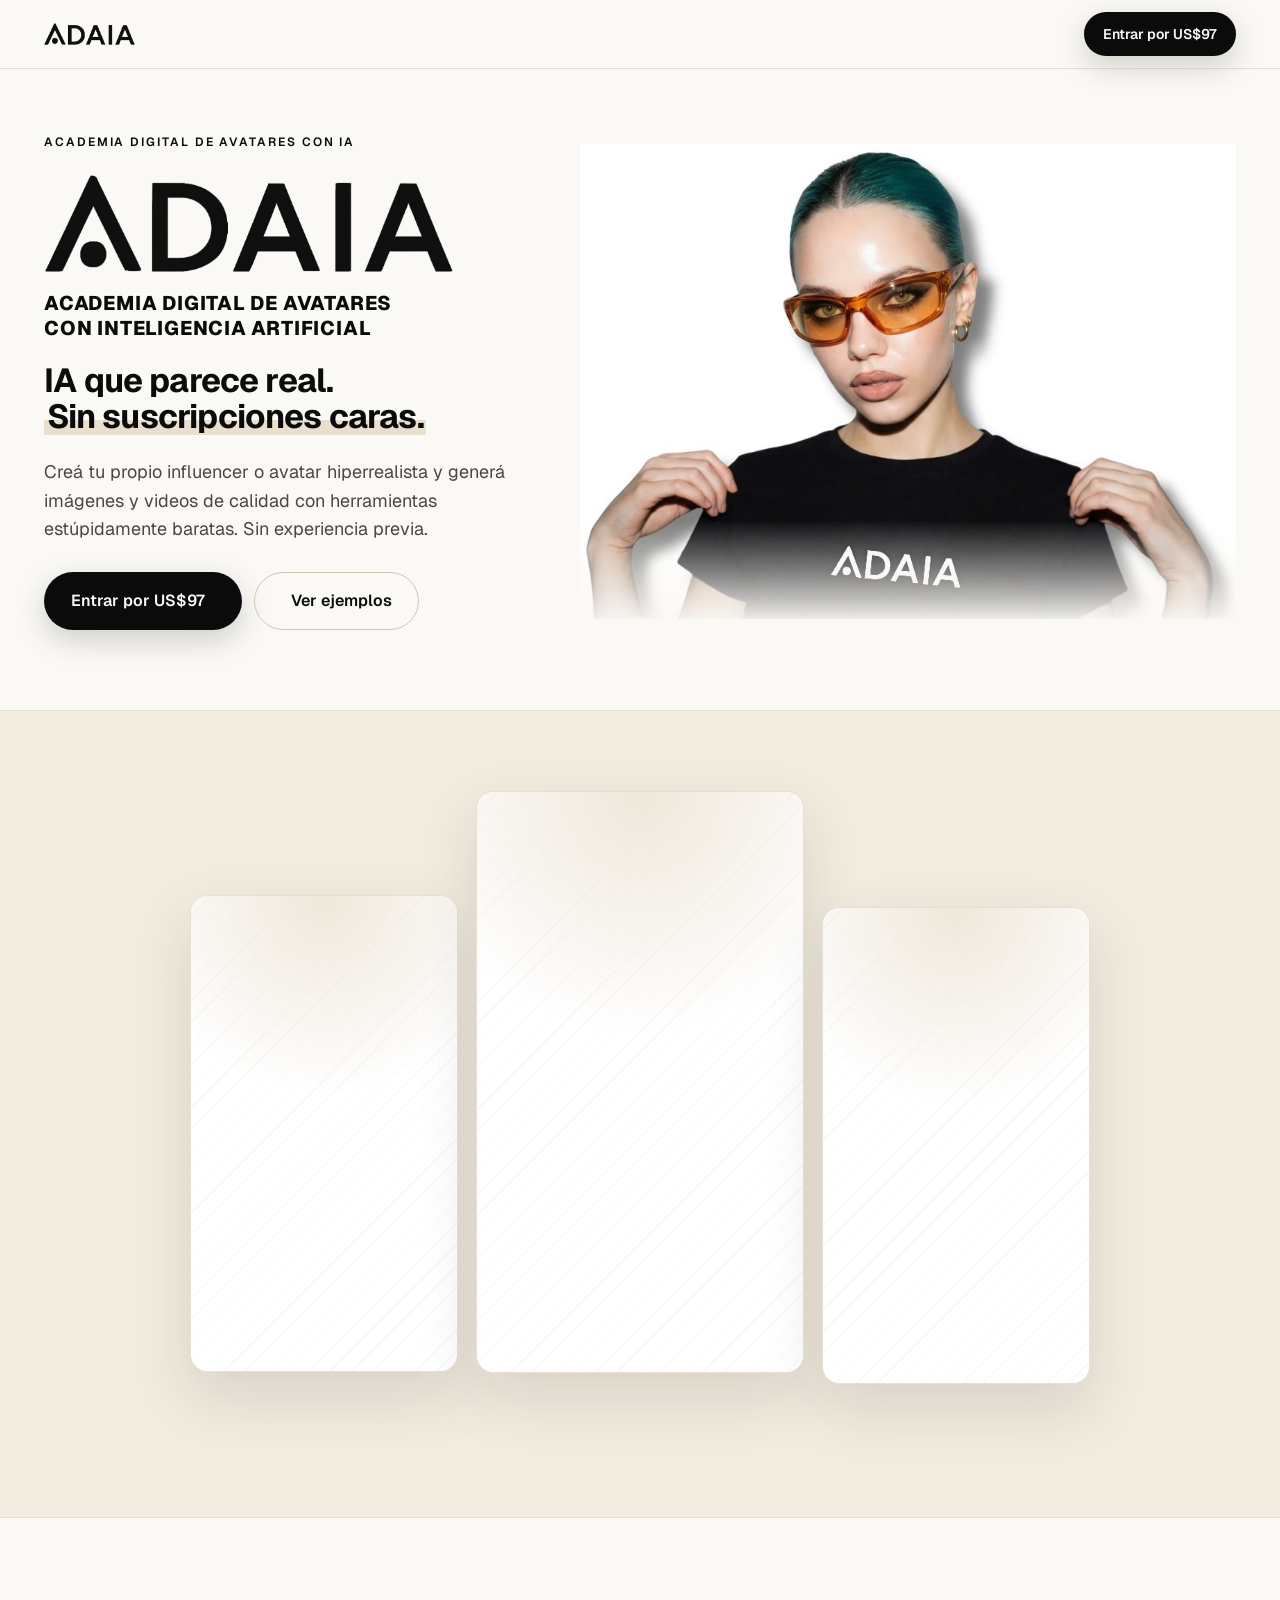
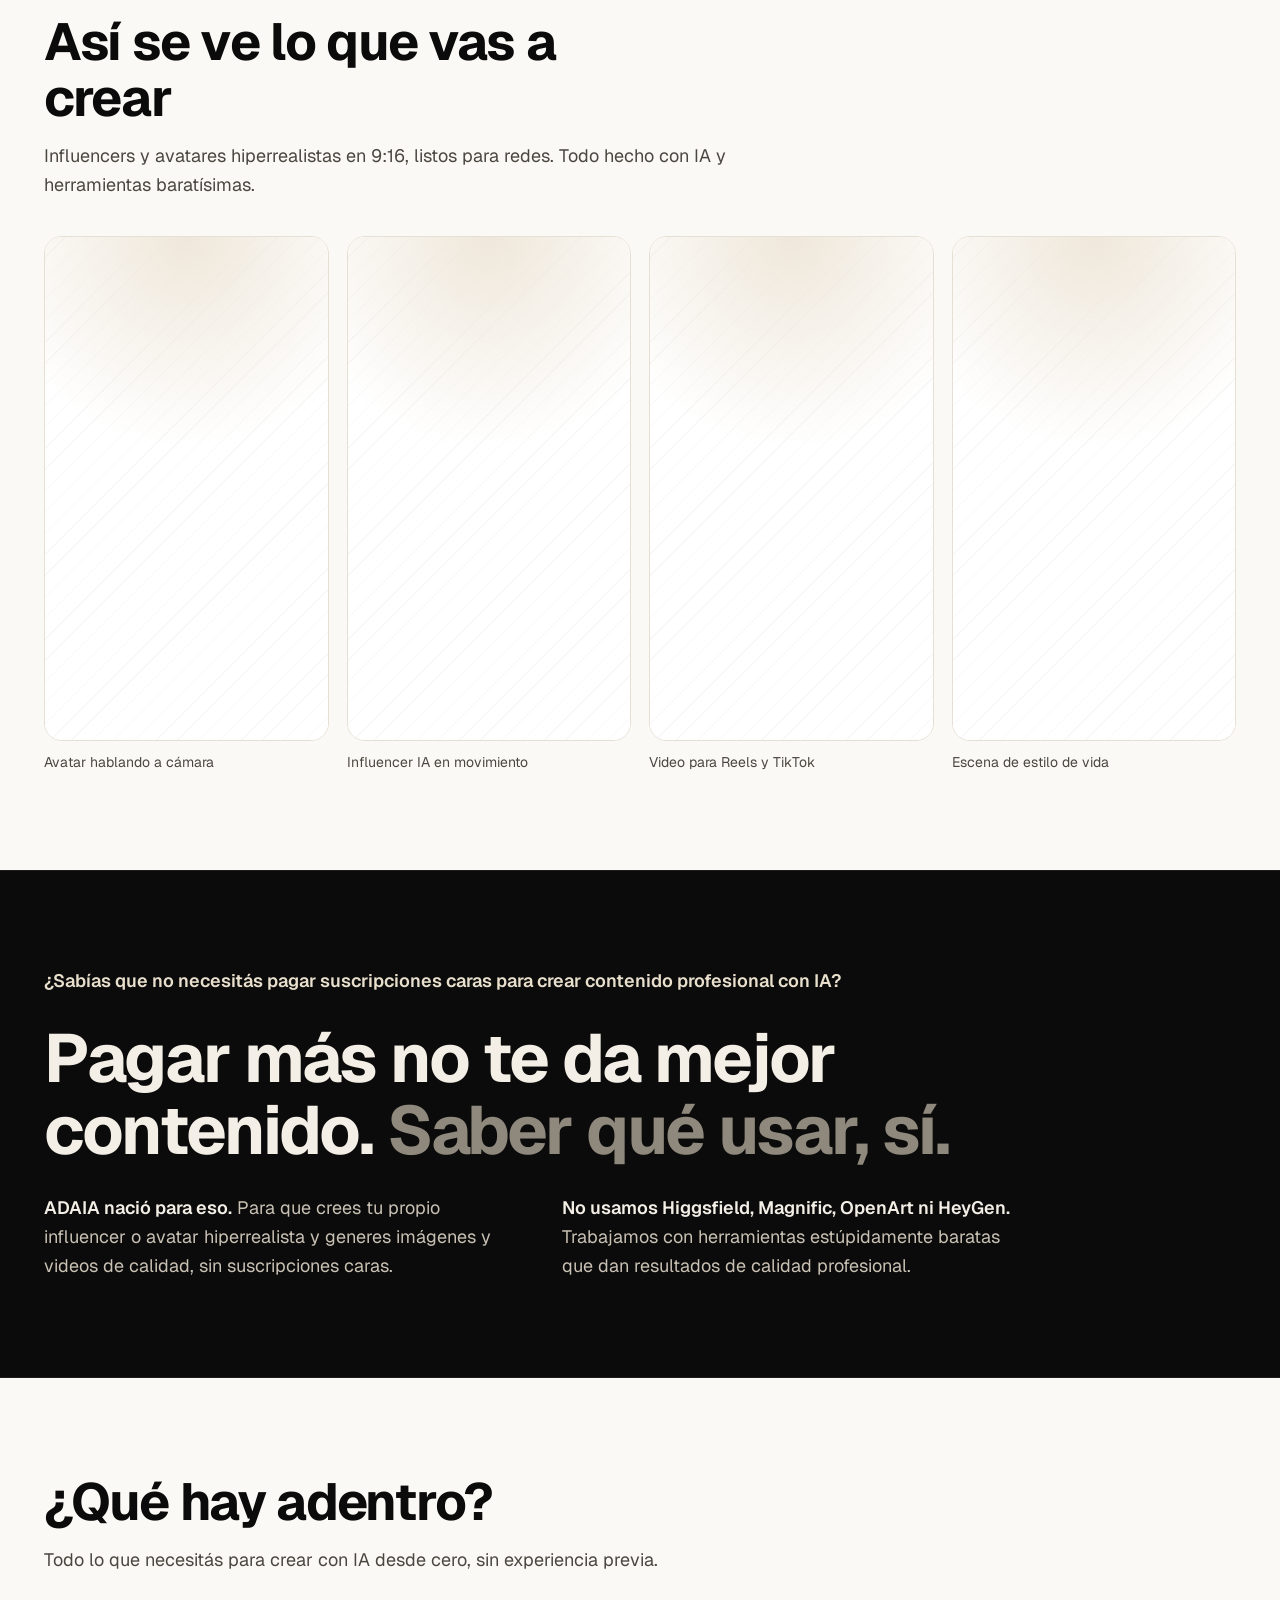
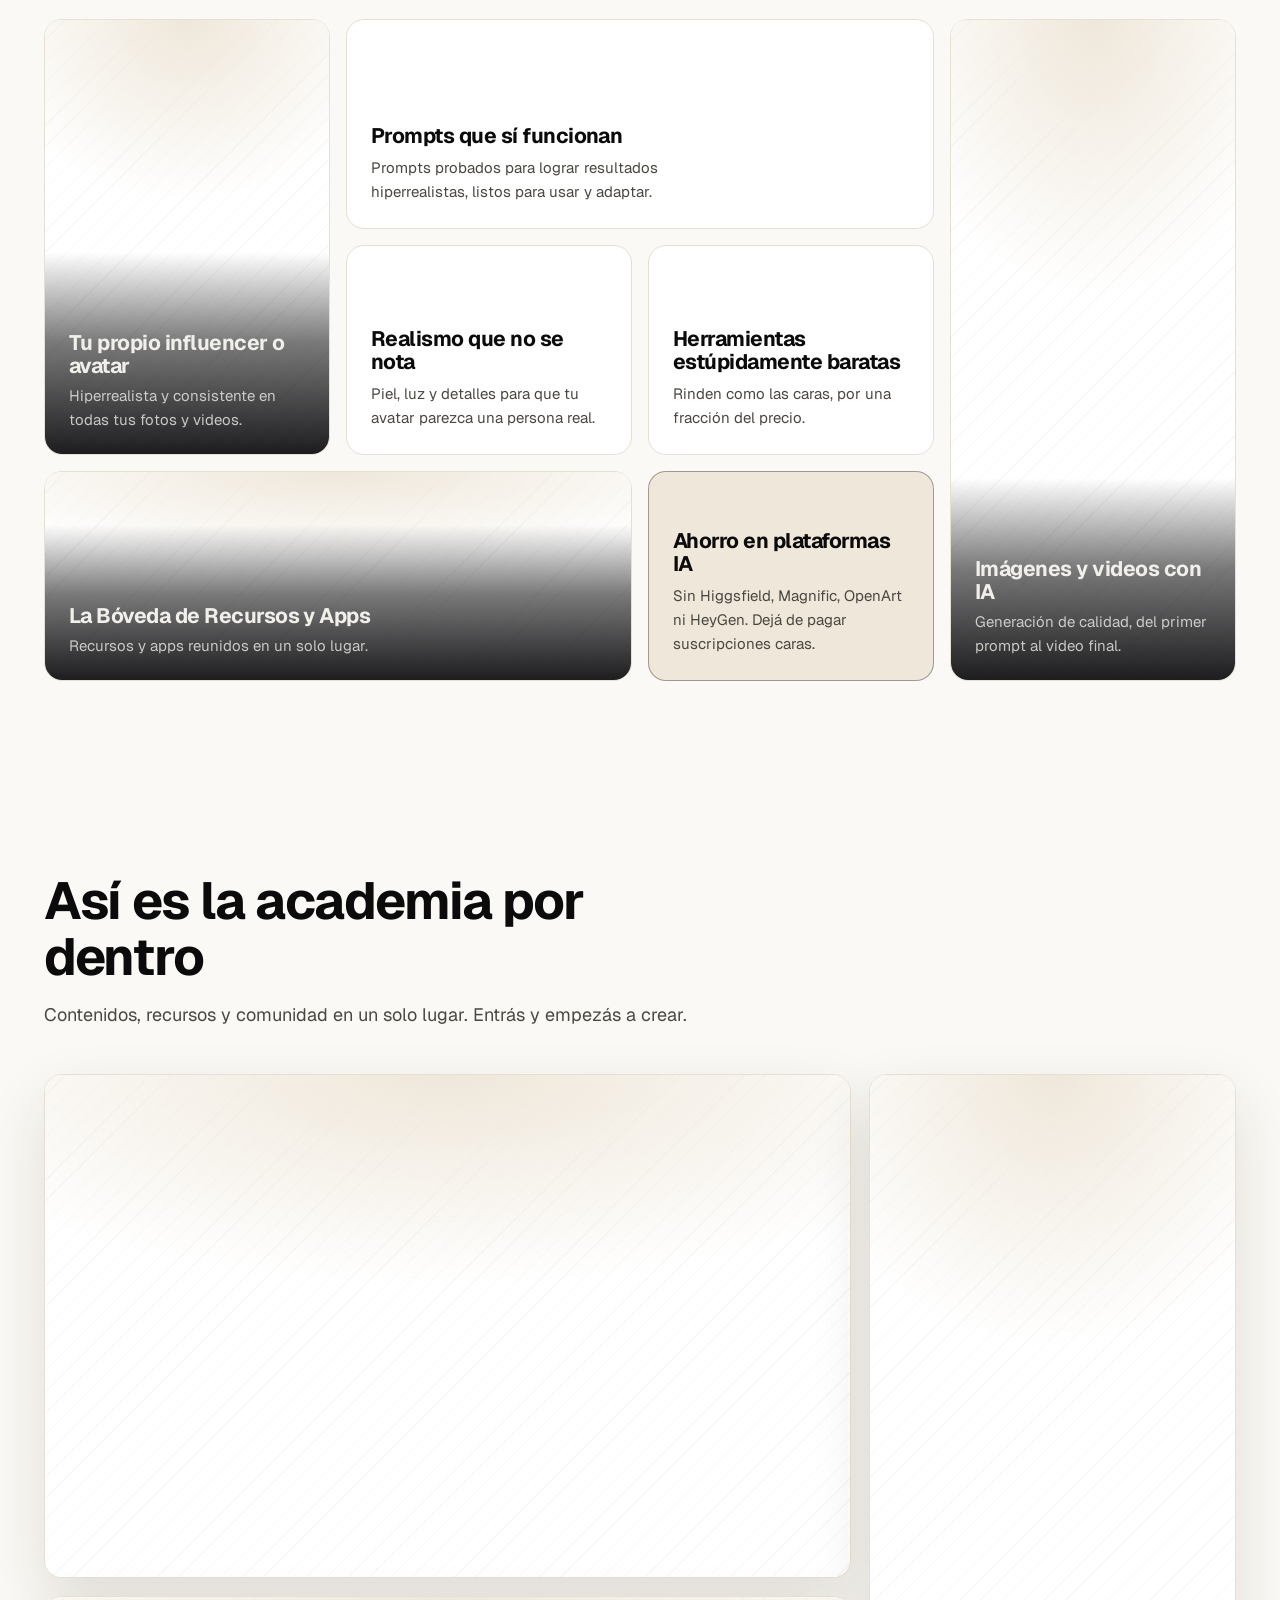
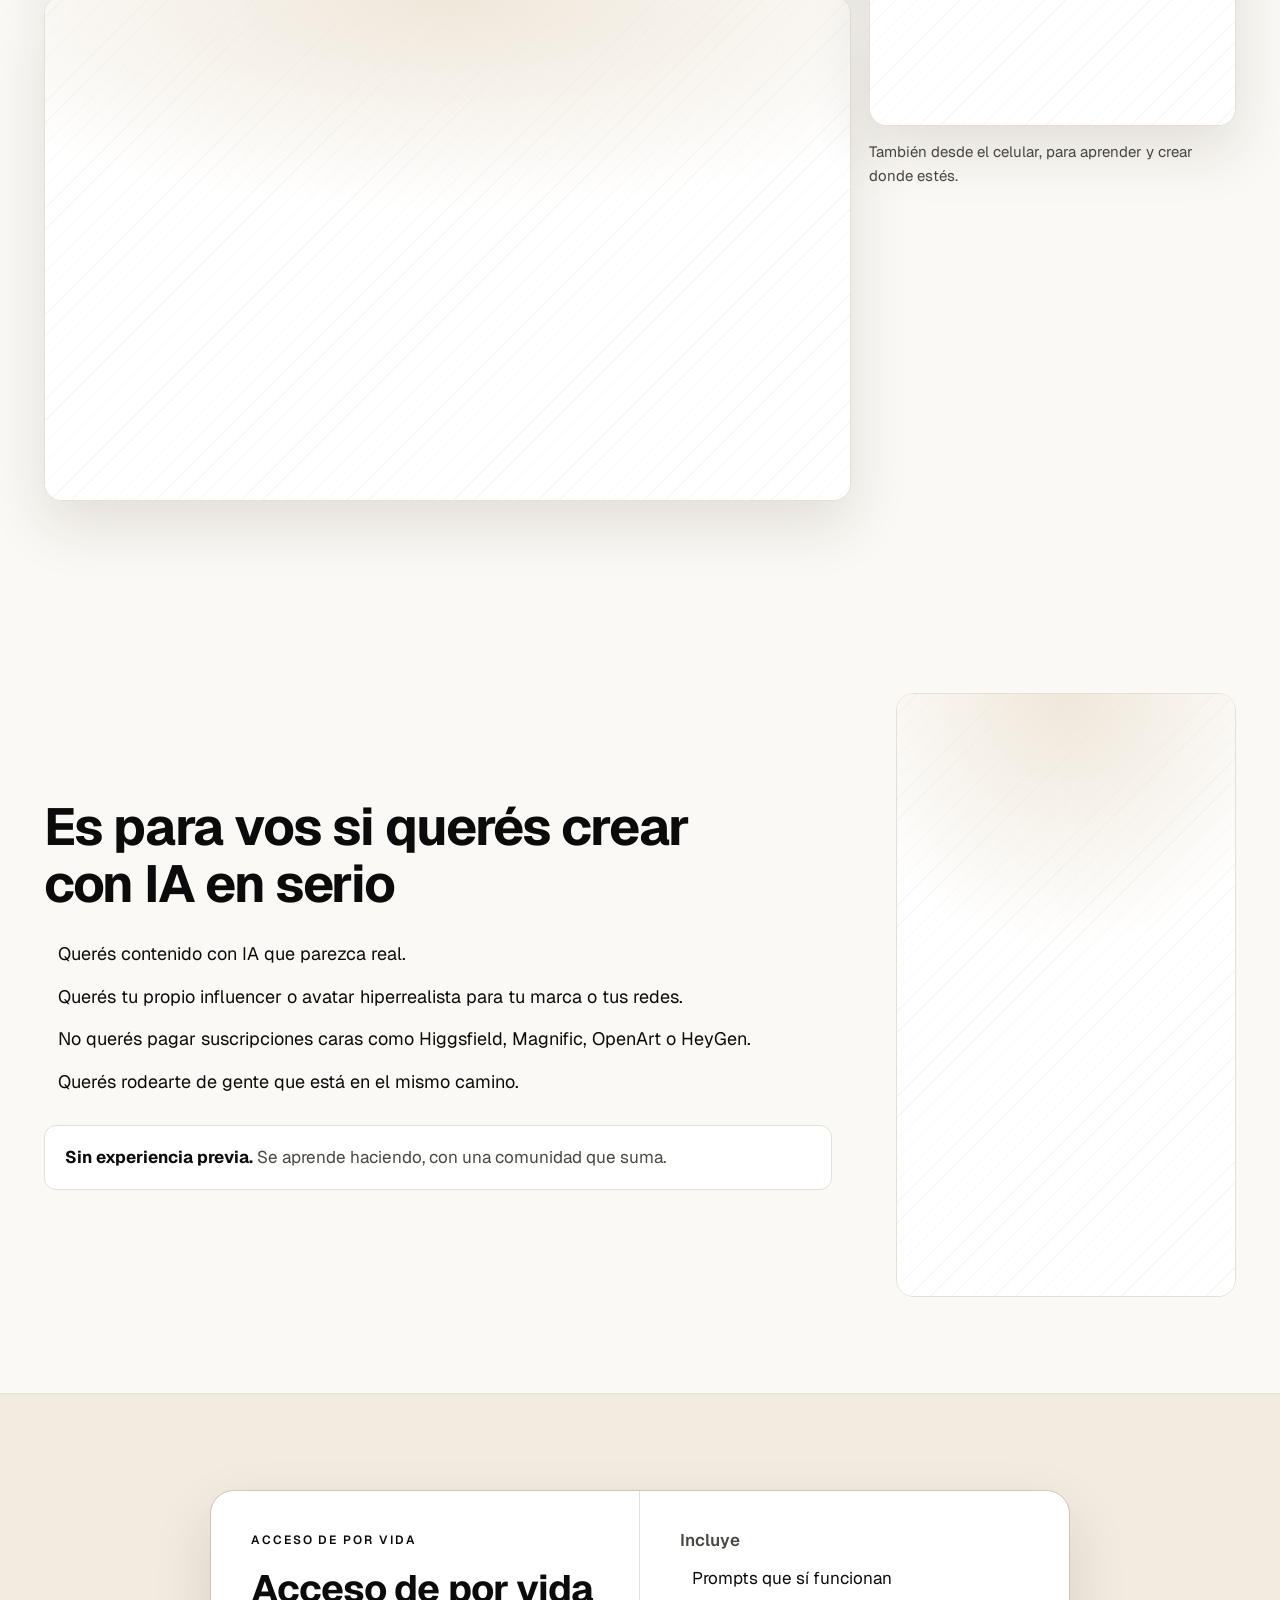
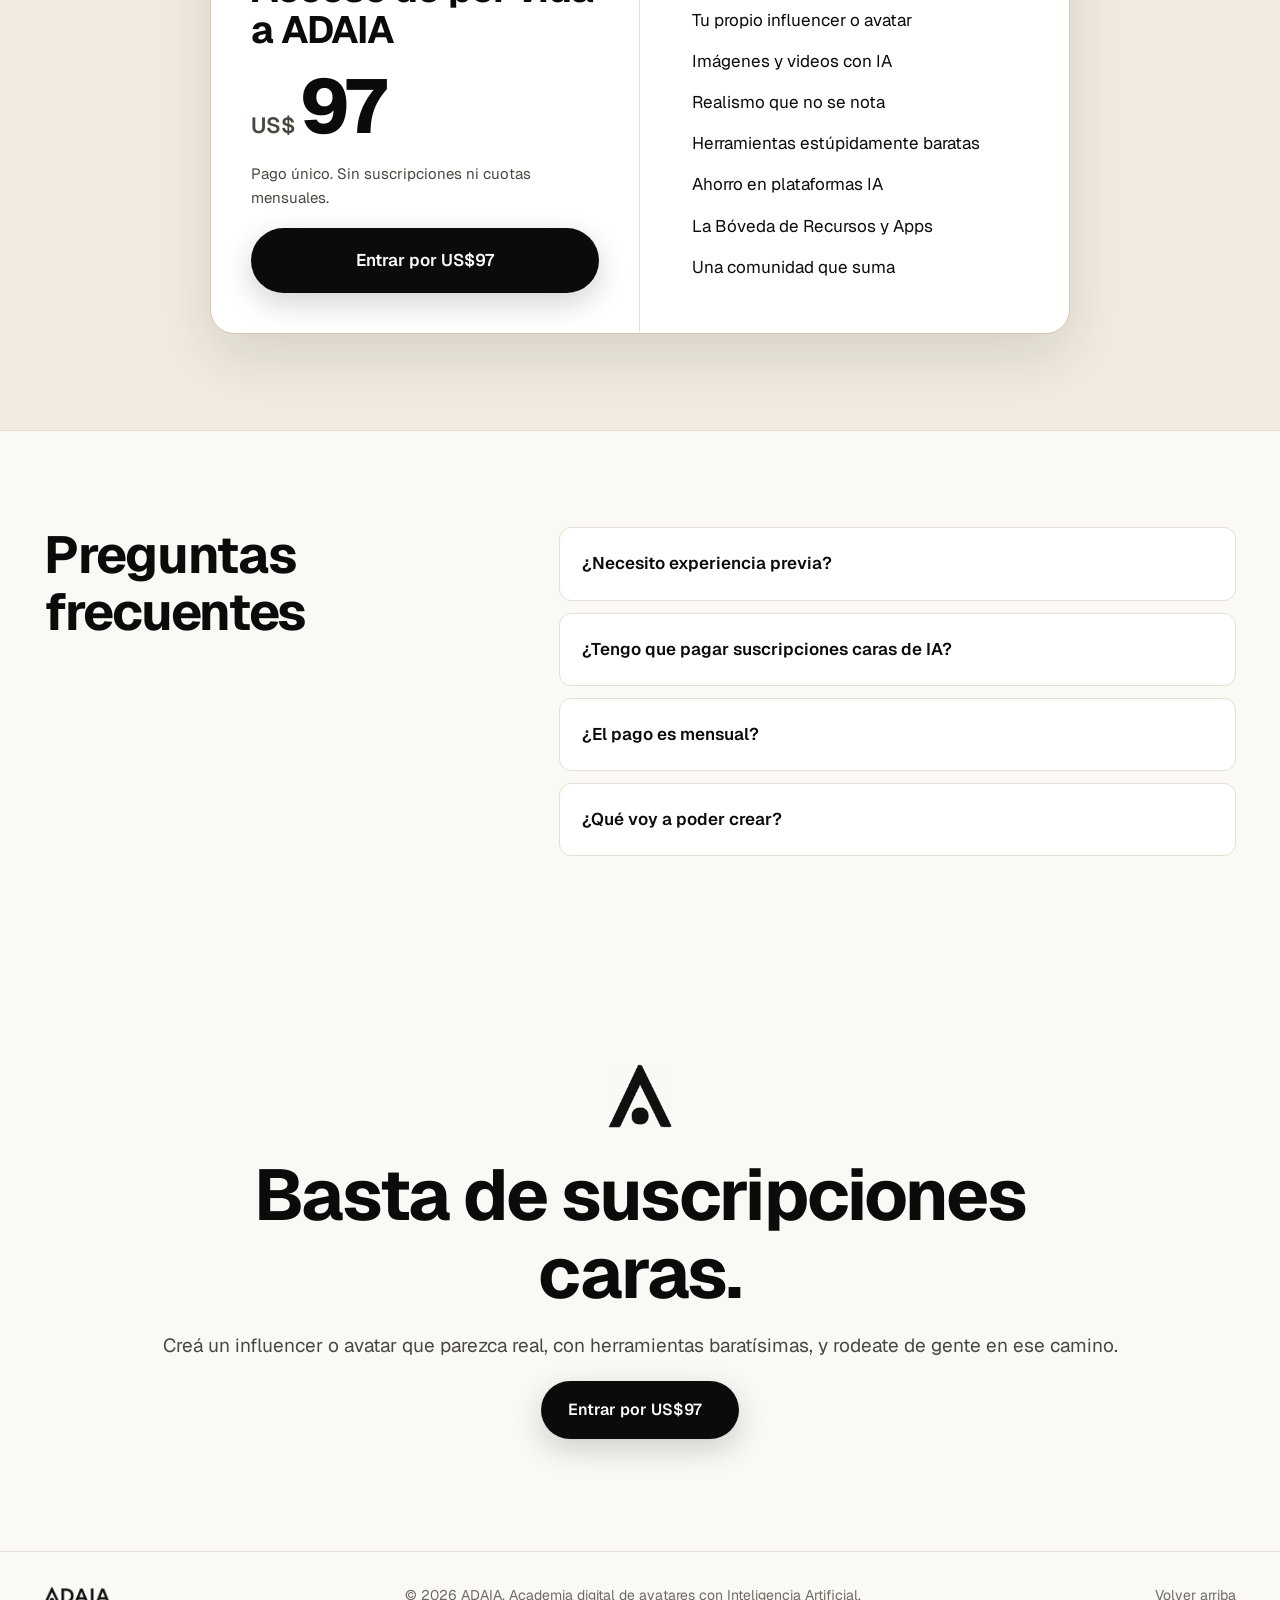
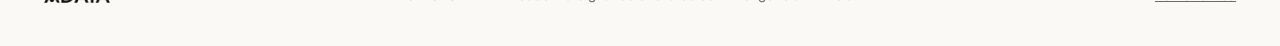
==== commit 0eeb159e: "ADAIA: hero estilo banner con influencer y textos enfocados en avatares hiperrealistas Co-Authored-B" ====
--- a/adaia.html
+++ b/adaia.html
@@ -4,9 +4,9 @@
   <meta charset="utf-8" />
   <meta name="viewport" content="width=device-width, initial-scale=1" />
   <title>ADAIA | Academia digital de avatares con IA</title>
-  <meta name="description" content="Creá tu propio avatar y producí imágenes, videos y UGC con IA realista, con herramientas accesibles y sin suscripciones caras." />
+  <meta name="description" content="Creá tu propio influencer o avatar con IA hiperrealista y generá imágenes y videos de calidad con herramientas baratísimas. Sin suscripciones caras." />
   <meta property="og:title" content="ADAIA | Academia digital de avatares con IA" />
-  <meta property="og:description" content="Contenido con IA que parece real. Sin suscripciones caras. Acceso de por vida." />
+  <meta property="og:description" content="Influencers y avatares con IA que parecen reales. Sin suscripciones caras. Acceso de por vida." />
   <meta property="og:type" content="website" />
   <meta name="theme-color" content="#fbf9f5" />
   <link rel="icon" type="image/png" href="assets/img/adaia/LOGO-APP.png" />
@@ -21,7 +21,6 @@
     MEDIOS (carpeta media/ junto a este archivo). Si un archivo no existe, se muestra un recuadro con su nombre.
     Videos 9:16 en .mp4 (H.264), livianos (idealmente < 4 MB c/u). Imágenes .jpg o .webp.
 
-      Portada:            media/hero.jpg                                                 (vertical 4:5)
       Videos:             media/hero-1.mp4, media/hero-2.mp4, media/hero-3.mp4          (9:16)
       Ejemplos:           media/ejemplo-1.mp4 ... media/ejemplo-4.mp4                (9:16)
       Qué hay adentro:    media/adentro-avatar.jpg (9:16), media/adentro-video.mp4 (9:16),
@@ -116,17 +115,22 @@
     .nav .btn { padding: 10px 18px; font-size: 14px; }
 
     /* ---------- portada ---------- */
-    .hero { padding: 56px 0 80px; }
-    .hero .wrap { display: grid; grid-template-columns: 1.1fr 1fr; gap: 48px; align-items: center; min-height: calc(100dvh - 68px - 136px); }
+    .hero { padding: 64px 0 80px; overflow: hidden; }
+    .hero .wrap { display: grid; grid-template-columns: 1fr 1.3fr; gap: 32px; align-items: center; }
     .hero-copy { display: grid; gap: 22px; justify-items: start; }
-    .hero h1 { font-size: clamp(34px, 3.8vw, 50px); line-height: 1.06; }
-    .hero h1 span { display: block; }
-    .hero h1 em { font-style: normal; color: var(--text); background: linear-gradient(transparent 58%, var(--cream) 58% 92%, transparent 92%); padding: 0 0.08em; -webkit-box-decoration-break: clone; box-decoration-break: clone; }
-    .hero-sub { color: var(--muted); font-size: 19px; max-width: 44ch; }
+    /* marca como en el banner: logo grande + bajada */
+    .hero-brand { display: grid; gap: 18px; margin: 0; }
+    .hero-brand img { width: clamp(240px, 32vw, 460px); height: auto; }
+    .hero-tagline { font-size: clamp(15px, 1.55vw, 21px); font-weight: 800; text-transform: uppercase; letter-spacing: 0.04em; line-height: 1.25; }
+    .hero-claim { font-size: clamp(26px, 2.6vw, 36px); font-weight: 700; letter-spacing: -0.025em; line-height: 1.1; }
+    .hero-claim span { display: block; }
+    .hero-claim em { font-style: normal; color: var(--text); background: linear-gradient(transparent 58%, var(--cream) 58% 92%, transparent 92%); padding: 0 0.08em; -webkit-box-decoration-break: clone; box-decoration-break: clone; }
+    .hero-sub { color: var(--muted); font-size: 18px; max-width: 46ch; }
     .hero-ctas { display: flex; flex-wrap: wrap; gap: 12px; margin-top: 6px; }
-    .media.v45 { aspect-ratio: 4 / 5; }
-    .hero-visual { justify-self: end; width: 100%; max-width: 460px; }
-    .hero-visual .media { box-shadow: var(--shadow); border-radius: 24px; }
+    /* la foto tiene fondo blanco: multiply lo funde con el fondo crema */
+    /* la caja de la foto toma la altura del texto: la chica queda alineada de arriba a abajo con él */
+    .hero-visual { position: relative; align-self: stretch; min-height: 360px; }
+    .hero-visual img { position: absolute; inset: 0; width: 100%; height: 100%; object-fit: contain; object-position: center; mix-blend-mode: multiply; -webkit-mask-image: linear-gradient(to bottom, #000 78%, transparent 99%); mask-image: linear-gradient(to bottom, #000 78%, transparent 99%); }
 
     /* ---------- videos 9:16 ---------- */
     .reels { background: var(--bg-2); border-block: 1px solid var(--line); padding: 104px 0 120px; }
@@ -162,7 +166,7 @@
       grid-template-rows: repeat(3, minmax(210px, auto));
       grid-template-areas:
         "avatar prompts prompts video"
-        "avatar ugc tools video"
+        "avatar real tools video"
         "boveda boveda ahorro video";
     }
     .cell { position: relative; overflow: hidden; border-radius: var(--radius); border: 1px solid var(--line); background: var(--surface); padding: 24px; display: flex; flex-direction: column; justify-content: flex-end; gap: 8px; min-height: 210px; }
@@ -175,7 +179,7 @@
     .cell.has-media .cap p { color: rgba(241, 239, 234, 0.78); }
     .cell.tint { background: var(--accent-soft); border-color: color-mix(in srgb, var(--accent) 35%, transparent); }
     .a-avatar { grid-area: avatar; } .a-prompts { grid-area: prompts; } .a-video { grid-area: video; }
-    .a-ugc { grid-area: ugc; } .a-tools { grid-area: tools; } .a-boveda { grid-area: boveda; } .a-ahorro { grid-area: ahorro; }
+    .a-real { grid-area: real; } .a-tools { grid-area: tools; } .a-boveda { grid-area: boveda; } .a-ahorro { grid-area: ahorro; }
 
     /* ---------- la academia por dentro ---------- */
     .inside-grid { display: grid; grid-template-columns: 2.2fr 1fr; gap: 18px; align-items: start; }
@@ -253,7 +257,7 @@
     /* ---------- responsive ---------- */
     @media (max-width: 1023px) {
       .bento { grid-template-columns: repeat(2, minmax(0, 1fr)); grid-template-rows: none; grid-template-areas:
-        "avatar video" "avatar video" "prompts prompts" "ugc tools" "boveda boveda" "ahorro ahorro"; }
+        "avatar video" "avatar video" "prompts prompts" "real tools" "boveda boveda" "ahorro ahorro"; }
       .a-avatar, .a-video { min-height: 420px; }
       .price-card { grid-template-columns: 1fr; }
       .price-main { border-right: 0; border-bottom: 1px solid var(--line); }
@@ -263,12 +267,13 @@
       body { font-size: 16px; }
       section { padding: 72px 0; }
       .wrap { padding: 0 16px; }
-      .hero { padding: 32px 0 56px; }
-      .hero .wrap { grid-template-columns: 1fr; gap: 40px; min-height: 0; }
+      .hero { padding: 32px 0 0; }
+      .hero .wrap { grid-template-columns: 1fr; gap: 8px; }
       .hero-sub { font-size: 17px; }
       .hero-ctas { width: 100%; }
       .hero-ctas .btn { flex: 1 1 auto; }
-      .hero-visual { justify-self: center; max-width: 420px; }
+      .hero-visual { position: static; min-height: 0; }
+      .hero-visual img { position: static; height: auto; -webkit-mask-image: none; mask-image: none; }
       .reels { padding: 64px 0 80px; }
       .reels-grid { gap: 10px; }
       .reels-grid .media:nth-child(1) { translate: 0 16px; }
@@ -277,7 +282,7 @@
       .gallery-head { align-items: flex-start; flex-direction: column; }
       .gallery { grid-template-columns: repeat(2, minmax(0, 1fr)); gap: 12px; }
       .manifesto .cols { grid-template-columns: 1fr; gap: 20px; }
-      .bento { grid-template-columns: 1fr; grid-template-areas: "avatar" "prompts" "video" "ugc" "tools" "boveda" "ahorro"; }
+      .bento { grid-template-columns: 1fr; grid-template-areas: "avatar" "prompts" "video" "real" "tools" "boveda" "ahorro"; }
       .a-avatar, .a-video { min-height: 0; aspect-ratio: 9 / 13; }
       .a-boveda { min-height: 0; aspect-ratio: 16 / 11; }
       .inside-grid { grid-template-columns: 1fr; }
@@ -308,15 +313,19 @@
       <div class="wrap">
         <div class="hero-copy">
           <span class="eyebrow js-launch-label">Lanzamiento: solo por hoy</span>
-          <h1><span>IA que parece real.</span> <em>Sin suscripciones caras.</em></h1>
-          <p class="hero-sub">Creá tu propio avatar y producí imágenes, videos y UGC con herramientas accesibles. Sin experiencia previa.</p>
+          <h1 class="hero-brand">
+            <img src="assets/img/adaia/adaia-wordmark.png" alt="ADAIA" width="1181" height="285" />
+            <span class="hero-tagline">Academia digital de avatares<br /> con inteligencia artificial</span>
+          </h1>
+          <p class="hero-claim"><span>IA que parece real.</span> <em>Sin suscripciones caras.</em></p>
+          <p class="hero-sub">Creá tu propio influencer o avatar hiperrealista y generá imágenes y videos de calidad con herramientas estúpidamente baratas. Sin experiencia previa.</p>
           <div class="hero-ctas">
             <a class="btn btn-primary js-buy" href="#precio"><span>Entrar por <span class="js-price">US$17</span></span> <i class="ph ph-arrow-right" aria-hidden="true"></i></a>
             <a class="btn btn-ghost" href="#ejemplos"><i class="ph ph-play" aria-hidden="true"></i> Ver ejemplos</a>
           </div>
         </div>
         <div class="hero-visual">
-          <div class="media v45"><img src="media/hero.jpg" alt="Avatar realista creado con IA" /><div class="ph"><i class="ph ph-image"></i><code>media/hero.jpg</code></div></div>
+          <img src="assets/img/adaia/hero-influencer.jpg" alt="Influencer creada con IA, con anteojos naranjas y remera negra de ADAIA" width="874" height="634" />
         </div>
       </div>
     </section>
@@ -338,12 +347,12 @@
         <div class="gallery-head">
           <div class="sec-head reveal">
             <h2 class="sec-title">Así se ve lo que vas a crear</h2>
-            <p class="lead">Avatares, imágenes y videos en 9:16, listos para redes. Todo hecho con IA, con realismo aplicado.</p>
+            <p class="lead">Influencers y avatares hiperrealistas en 9:16, listos para redes. Todo hecho con IA y herramientas baratísimas.</p>
           </div>
         </div>
         <div class="gallery" aria-label="Galería de ejemplos">
           <figure class="reveal" style="--i:0"><div class="media v916"><video src="media/ejemplo-1.mp4" muted loop playsinline preload="metadata" aria-label="Avatar hablando a cámara"></video><div class="ph"><i class="ph ph-film-strip"></i><code>media/ejemplo-1.mp4</code></div></div><figcaption>Avatar hablando a cámara</figcaption></figure>
-          <figure class="reveal" style="--i:1"><div class="media v916"><video src="media/ejemplo-2.mp4" muted loop playsinline preload="metadata" aria-label="UGC de producto"></video><div class="ph"><i class="ph ph-film-strip"></i><code>media/ejemplo-2.mp4</code></div></div><figcaption>UGC de producto</figcaption></figure>
+          <figure class="reveal" style="--i:1"><div class="media v916"><video src="media/ejemplo-2.mp4" muted loop playsinline preload="metadata" aria-label="Influencer IA en movimiento"></video><div class="ph"><i class="ph ph-film-strip"></i><code>media/ejemplo-2.mp4</code></div></div><figcaption>Influencer IA en movimiento</figcaption></figure>
           <figure class="reveal" style="--i:2"><div class="media v916"><video src="media/ejemplo-3.mp4" muted loop playsinline preload="metadata" aria-label="Video para Reels"></video><div class="ph"><i class="ph ph-film-strip"></i><code>media/ejemplo-3.mp4</code></div></div><figcaption>Video para Reels y TikTok</figcaption></figure>
           <figure class="reveal" style="--i:3"><div class="media v916"><video src="media/ejemplo-4.mp4" muted loop playsinline preload="metadata" aria-label="Video de estilo de vida"></video><div class="ph"><i class="ph ph-film-strip"></i><code>media/ejemplo-4.mp4</code></div></div><figcaption>Escena de estilo de vida</figcaption></figure>
         </div>
@@ -356,8 +365,8 @@
         <p class="question reveal">¿Sabías que no necesitás pagar suscripciones caras para crear contenido profesional con IA?</p>
         <blockquote class="reveal">Pagar más no te da mejor contenido. <span>Saber qué usar, sí.</span></blockquote>
         <div class="cols">
-          <p class="reveal"><strong>ADAIA nació para eso.</strong> Para que crees tu propio avatar y produzcas imágenes, videos y UGC con IA, sin suscripciones caras.</p>
-          <p class="reveal" style="--i:1"><strong>No trabajamos con herramientas como Higgsfield o Magnific.</strong> Usamos herramientas accesibles, de muy bajo costo y con resultados de calidad.</p>
+          <p class="reveal"><strong>ADAIA nació para eso.</strong> Para que crees tu propio influencer o avatar hiperrealista y generes imágenes y videos de calidad, sin suscripciones caras.</p>
+          <p class="reveal" style="--i:1"><strong>No usamos Higgsfield, Magnific, OpenArt ni HeyGen.</strong> Trabajamos con herramientas estúpidamente baratas que dan resultados de calidad profesional.</p>
         </div>
       </div>
     </section>
@@ -371,27 +380,27 @@
         </div>
         <div class="bento">
           <article class="cell has-media a-avatar reveal">
-            <div class="media"><img src="media/adentro-avatar.jpg" alt="Avatar digital creado con IA" loading="lazy" /><div class="ph"><i class="ph ph-image"></i><code>media/adentro-avatar.jpg</code></div></div>
-            <div class="cap"><h3>Tu propio avatar digital</h3><p>Un avatar consistente para usar en todo tu contenido.</p></div>
+            <div class="media"><img src="media/adentro-avatar.jpg" alt="Influencer hiperrealista creada con IA" loading="lazy" /><div class="ph"><i class="ph ph-image"></i><code>media/adentro-avatar.jpg</code></div></div>
+            <div class="cap"><h3>Tu propio influencer o avatar</h3><p>Hiperrealista y consistente en todas tus fotos y videos.</p></div>
           </article>
           <article class="cell a-prompts reveal" style="--i:1">
             <i class="ph ph-sparkle ico" aria-hidden="true"></i>
             <h3>Prompts que sí funcionan</h3>
-            <p>Prompts probados para lograr resultados realistas, listos para usar y adaptar.</p>
+            <p>Prompts probados para lograr resultados hiperrealistas, listos para usar y adaptar.</p>
           </article>
           <article class="cell has-media a-video reveal" style="--i:2">
             <div class="media"><video src="media/adentro-video.mp4" muted loop playsinline preload="metadata" aria-label="Video hecho con IA"></video><div class="ph"><i class="ph ph-film-strip"></i><code>media/adentro-video.mp4</code></div></div>
-            <div class="cap"><h3>Imágenes y videos con IA</h3><p>Del primer prompt al video final, con realismo.</p></div>
+            <div class="cap"><h3>Imágenes y videos con IA</h3><p>Generación de calidad, del primer prompt al video final.</p></div>
           </article>
-          <article class="cell a-ugc reveal" style="--i:3">
-            <i class="ph ph-device-mobile-camera ico" aria-hidden="true"></i>
-            <h3>Contenido UGC</h3>
-            <p>Videos estilo creador para mostrar productos y servicios.</p>
+          <article class="cell a-real reveal" style="--i:3">
+            <i class="ph ph-scan-smiley ico" aria-hidden="true"></i>
+            <h3>Realismo que no se nota</h3>
+            <p>Piel, luz y detalles para que tu avatar parezca una persona real.</p>
           </article>
           <article class="cell a-tools reveal" style="--i:4">
             <i class="ph ph-toolbox ico" aria-hidden="true"></i>
-            <h3>Herramientas baratas que rinden como caras</h3>
-            <p>Las opciones accesibles que dan resultados de calidad.</p>
+            <h3>Herramientas estúpidamente baratas</h3>
+            <p>Rinden como las caras, por una fracción del precio.</p>
           </article>
           <article class="cell has-media a-boveda reveal" style="--i:5">
             <div class="media"><img src="media/adentro-boveda.jpg" alt="La Bóveda de Recursos y Apps" loading="lazy" /><div class="ph"><i class="ph ph-image"></i><code>media/adentro-boveda.jpg</code></div></div>
@@ -400,7 +409,7 @@
           <article class="cell tint a-ahorro reveal" style="--i:6">
             <i class="ph ph-piggy-bank ico" aria-hidden="true"></i>
             <h3>Ahorro en plataformas IA</h3>
-            <p>Dejá de pagar de más por funciones que no necesitás.</p>
+            <p>Sin Higgsfield, Magnific, OpenArt ni HeyGen. Dejá de pagar suscripciones caras.</p>
           </article>
         </div>
       </div>
@@ -432,9 +441,9 @@
         <div class="reveal">
           <h2 class="sec-title">Es para vos si querés crear con IA en serio</h2>
           <ul class="fit-list">
-            <li><i class="ph ph-check-circle" aria-hidden="true"></i> Querés contenido con IA con calidad y realismo.</li>
-            <li><i class="ph ph-check-circle" aria-hidden="true"></i> Querés tu propio avatar para tu marca o tus redes.</li>
-            <li><i class="ph ph-check-circle" aria-hidden="true"></i> No querés pagar suscripciones caras para lograrlo.</li>
+            <li><i class="ph ph-check-circle" aria-hidden="true"></i> Querés contenido con IA que parezca real.</li>
+            <li><i class="ph ph-check-circle" aria-hidden="true"></i> Querés tu propio influencer o avatar hiperrealista para tu marca o tus redes.</li>
+            <li><i class="ph ph-check-circle" aria-hidden="true"></i> No querés pagar suscripciones caras como Higgsfield, Magnific, OpenArt o HeyGen.</li>
             <li><i class="ph ph-check-circle" aria-hidden="true"></i> Querés rodearte de gente que está en el mismo camino.</li>
           </ul>
           <p class="fit-note"><strong>Sin experiencia previa.</strong> Se aprende haciendo, con una comunidad que suma.</p>
@@ -467,10 +476,10 @@
             <h3>Incluye</h3>
             <ul>
               <li><i class="ph ph-sparkle" aria-hidden="true"></i> Prompts que sí funcionan</li>
-              <li><i class="ph ph-user-focus" aria-hidden="true"></i> Tu propio avatar digital</li>
+              <li><i class="ph ph-user-focus" aria-hidden="true"></i> Tu propio influencer o avatar</li>
               <li><i class="ph ph-film-strip" aria-hidden="true"></i> Imágenes y videos con IA</li>
-              <li><i class="ph ph-device-mobile-camera" aria-hidden="true"></i> Contenido UGC</li>
-              <li><i class="ph ph-toolbox" aria-hidden="true"></i> Herramientas baratas que rinden como caras</li>
+              <li><i class="ph ph-scan-smiley" aria-hidden="true"></i> Realismo que no se nota</li>
+              <li><i class="ph ph-toolbox" aria-hidden="true"></i> Herramientas estúpidamente baratas</li>
               <li><i class="ph ph-piggy-bank" aria-hidden="true"></i> Ahorro en plataformas IA</li>
               <li><i class="ph ph-vault" aria-hidden="true"></i> La Bóveda de Recursos y Apps</li>
               <li><i class="ph ph-users-three" aria-hidden="true"></i> Una comunidad que suma</li>
@@ -491,7 +500,7 @@
           </details>
           <details class="reveal" style="--i:1">
             <summary>¿Tengo que pagar suscripciones caras de IA? <i class="ph ph-plus" aria-hidden="true"></i></summary>
-            <p>No. ADAIA trabaja con herramientas accesibles y de muy bajo costo que dan resultados de calidad.</p>
+            <p>No. En ADAIA no usamos Higgsfield, Magnific, OpenArt ni HeyGen: trabajamos con herramientas estúpidamente baratas que dan resultados de calidad.</p>
           </details>
           <details class="reveal" style="--i:2">
             <summary>¿El pago es mensual? <i class="ph ph-plus" aria-hidden="true"></i></summary>
@@ -499,7 +508,7 @@
           </details>
           <details class="reveal" style="--i:3">
             <summary>¿Qué voy a poder crear? <i class="ph ph-plus" aria-hidden="true"></i></summary>
-            <p>Tu propio avatar digital, imágenes y videos con IA y contenido UGC, con foco en el realismo.</p>
+            <p>Tu propio influencer o avatar hiperrealista, e imágenes y videos con IA de calidad, listos para tus redes.</p>
           </details>
         </div>
       </div>
@@ -510,7 +519,7 @@
       <div class="wrap">
         <img class="closing-mark reveal" src="assets/img/adaia/adaia-isotipo.png" alt="" width="200" height="200" />
         <h2 class="reveal">Basta de suscripciones caras.</h2>
-        <p class="reveal" style="--i:1">Creá con IA, con calidad y realismo, y rodeate de gente en ese camino.</p>
+        <p class="reveal" style="--i:1">Creá un influencer o avatar que parezca real, con herramientas baratísimas, y rodeate de gente en ese camino.</p>
         <a class="btn btn-primary js-buy reveal" style="--i:2" href="#precio"><span>Entrar por <span class="js-price">US$17</span></span> <i class="ph ph-arrow-right" aria-hidden="true"></i></a>
       </div>
     </section>
@@ -538,7 +547,7 @@
       precioLanzamiento: 17,
       // Fin del precio de lanzamiento (fecha y hora con zona horaria). Pasada esta hora, la página muestra US$97
       // y oculta la cuenta regresiva. Cambiala a la fecha real del lanzamiento.
-      finLanzamiento: '2026-11-04T23:59:59-03:00',
+      finLanzamiento: '2026-12-01T23:59:59-03:00',
     };
     /* ============================================================= */
 
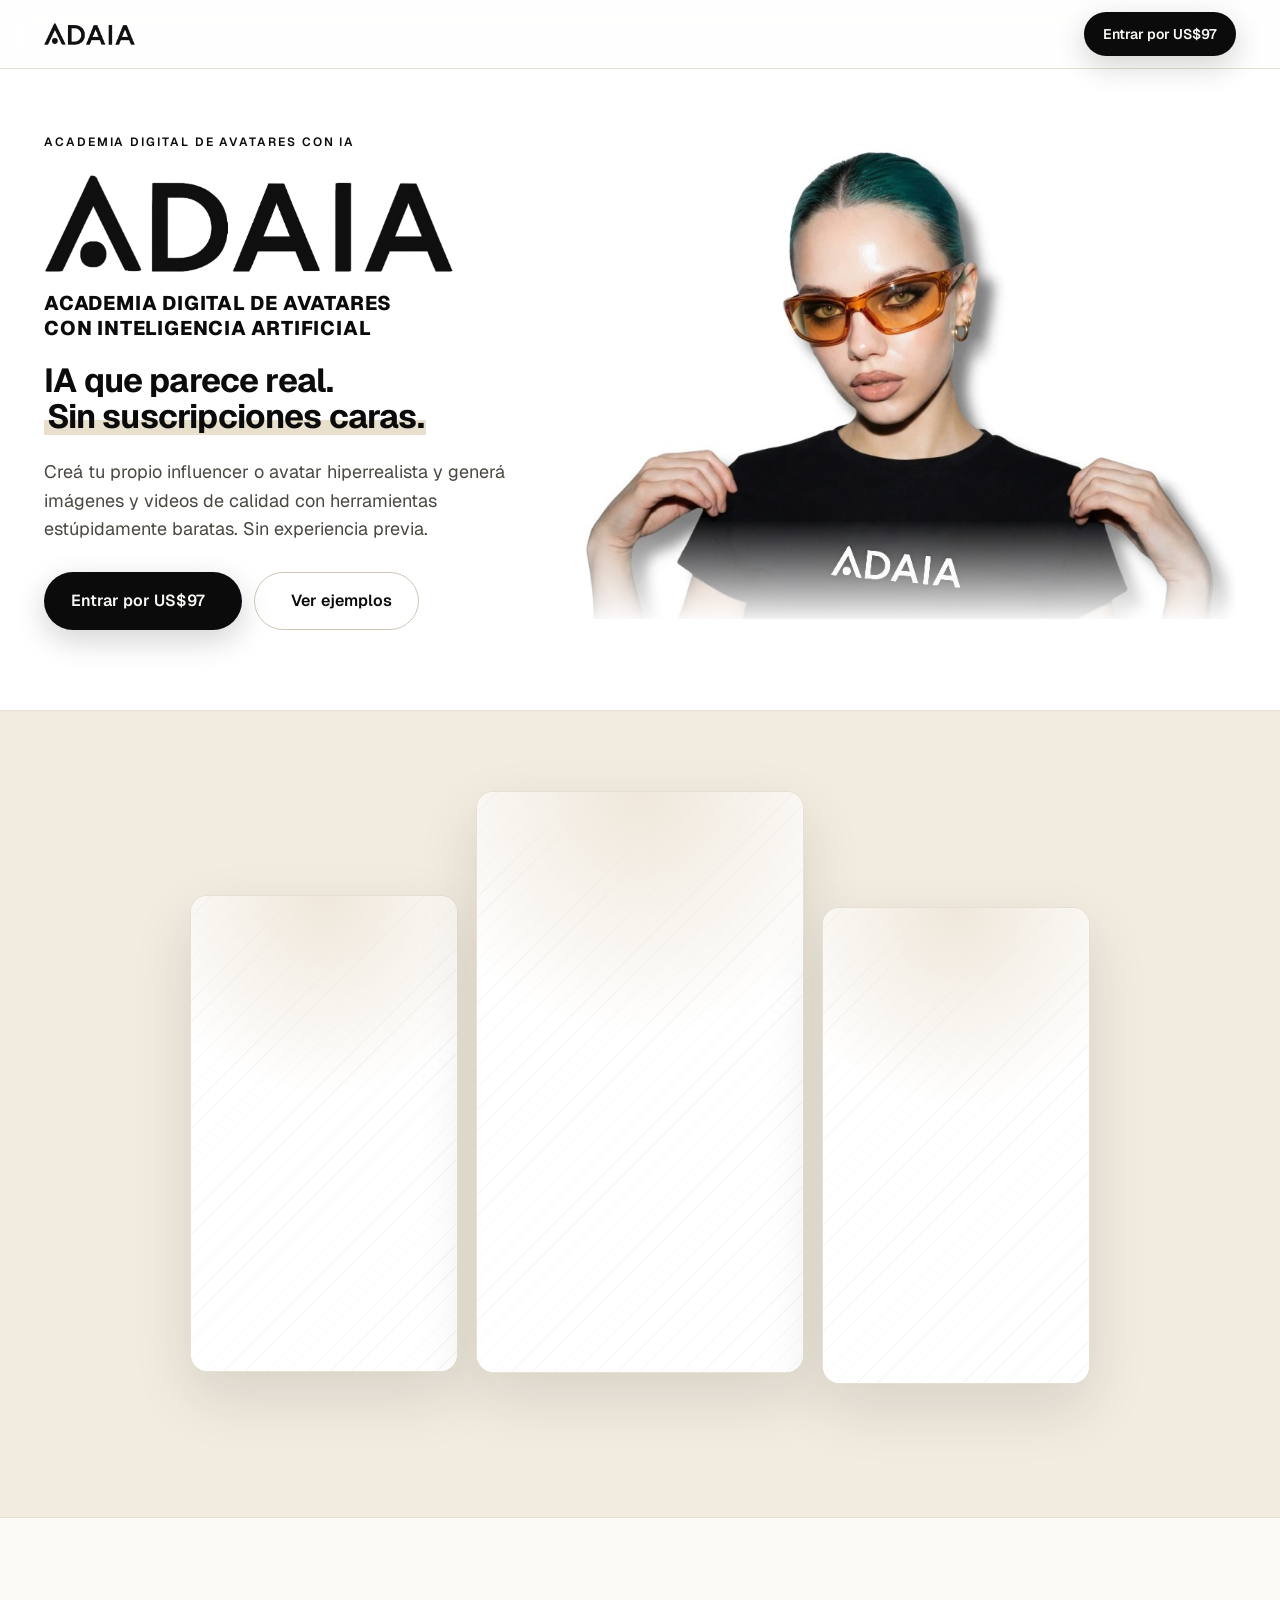
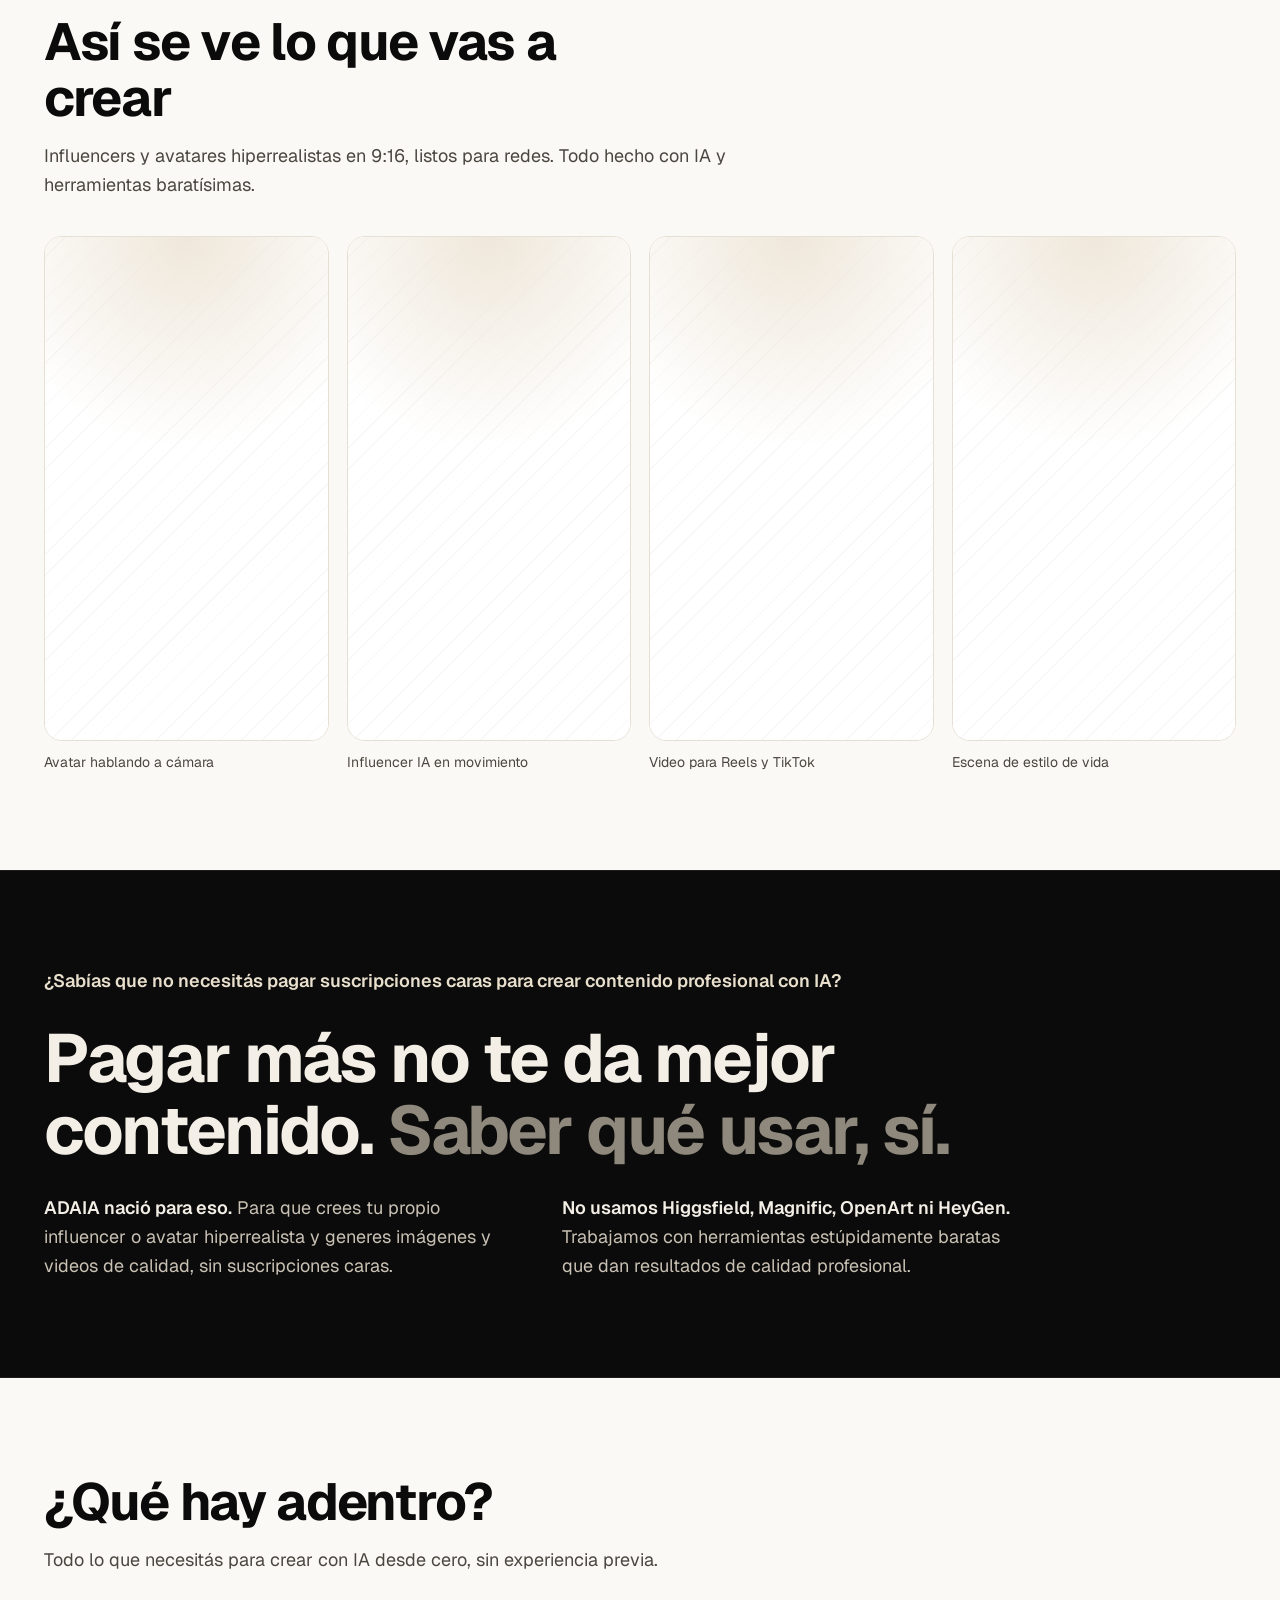
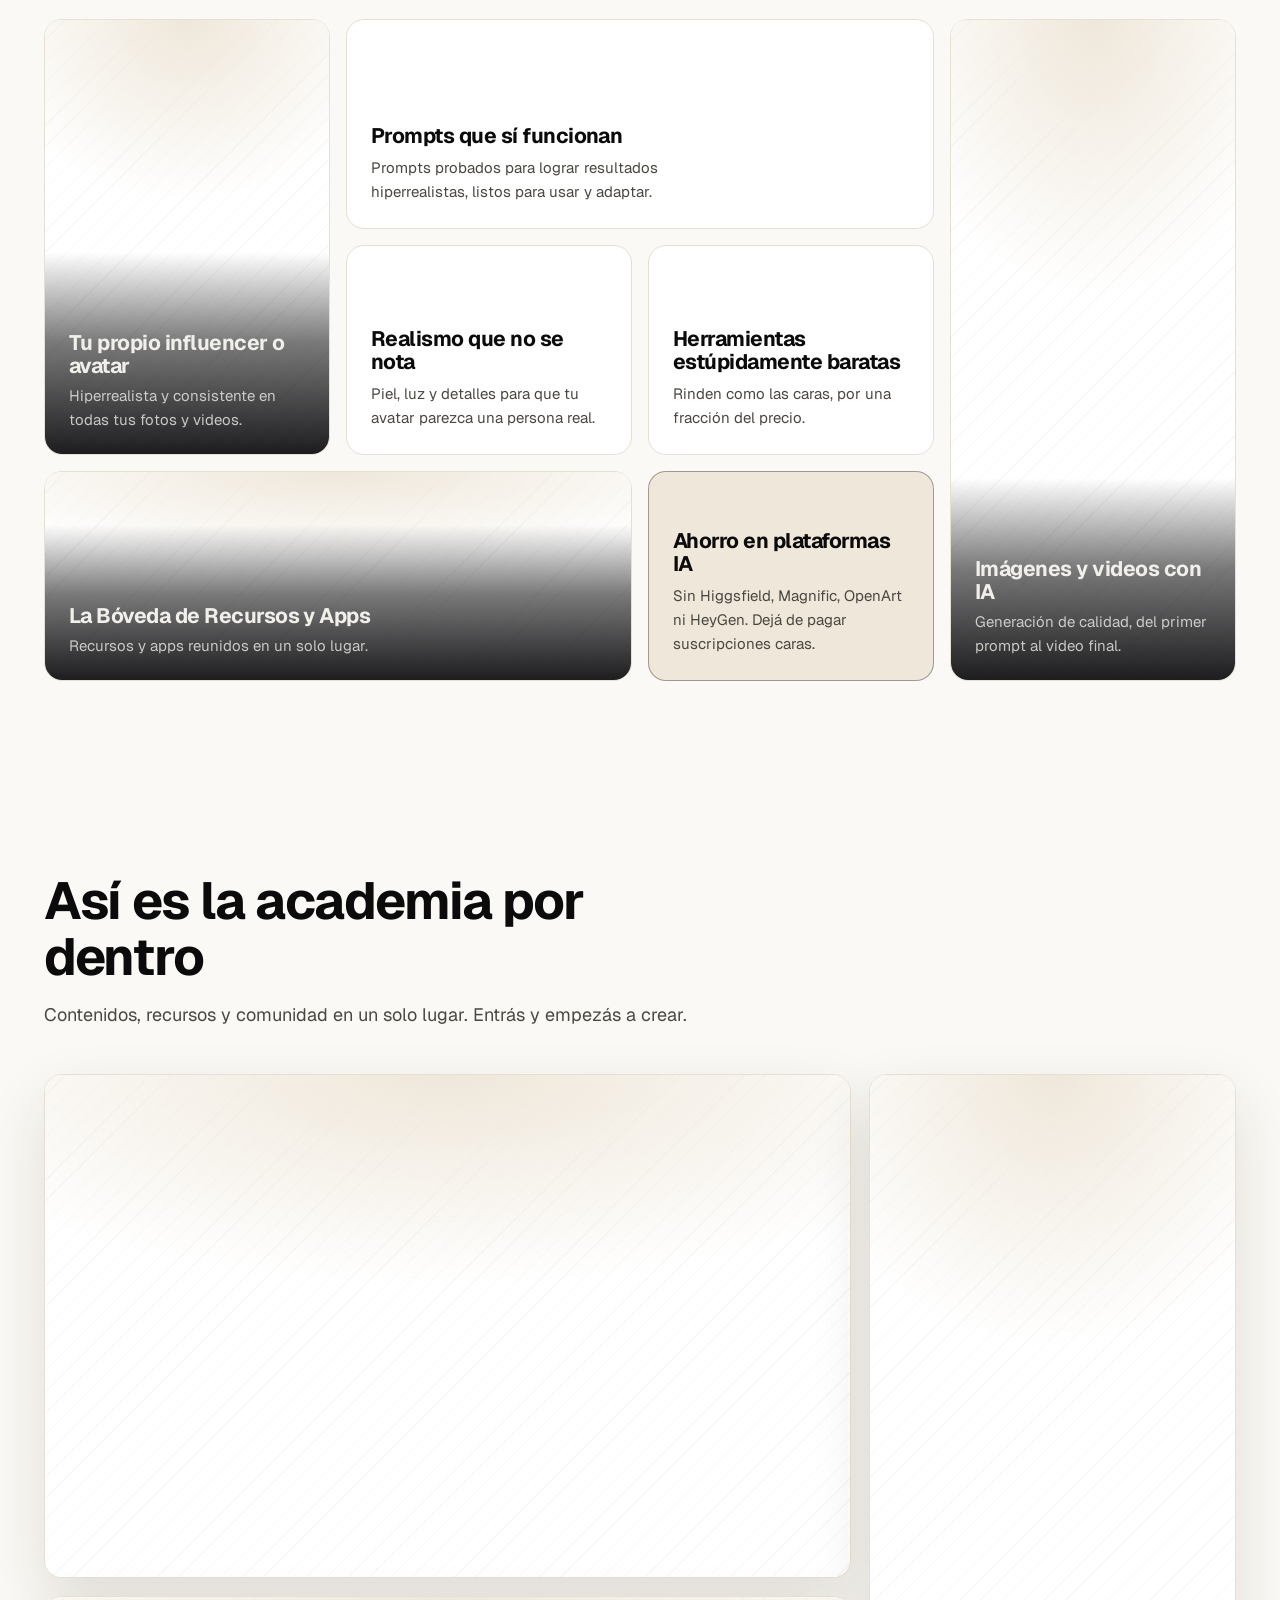
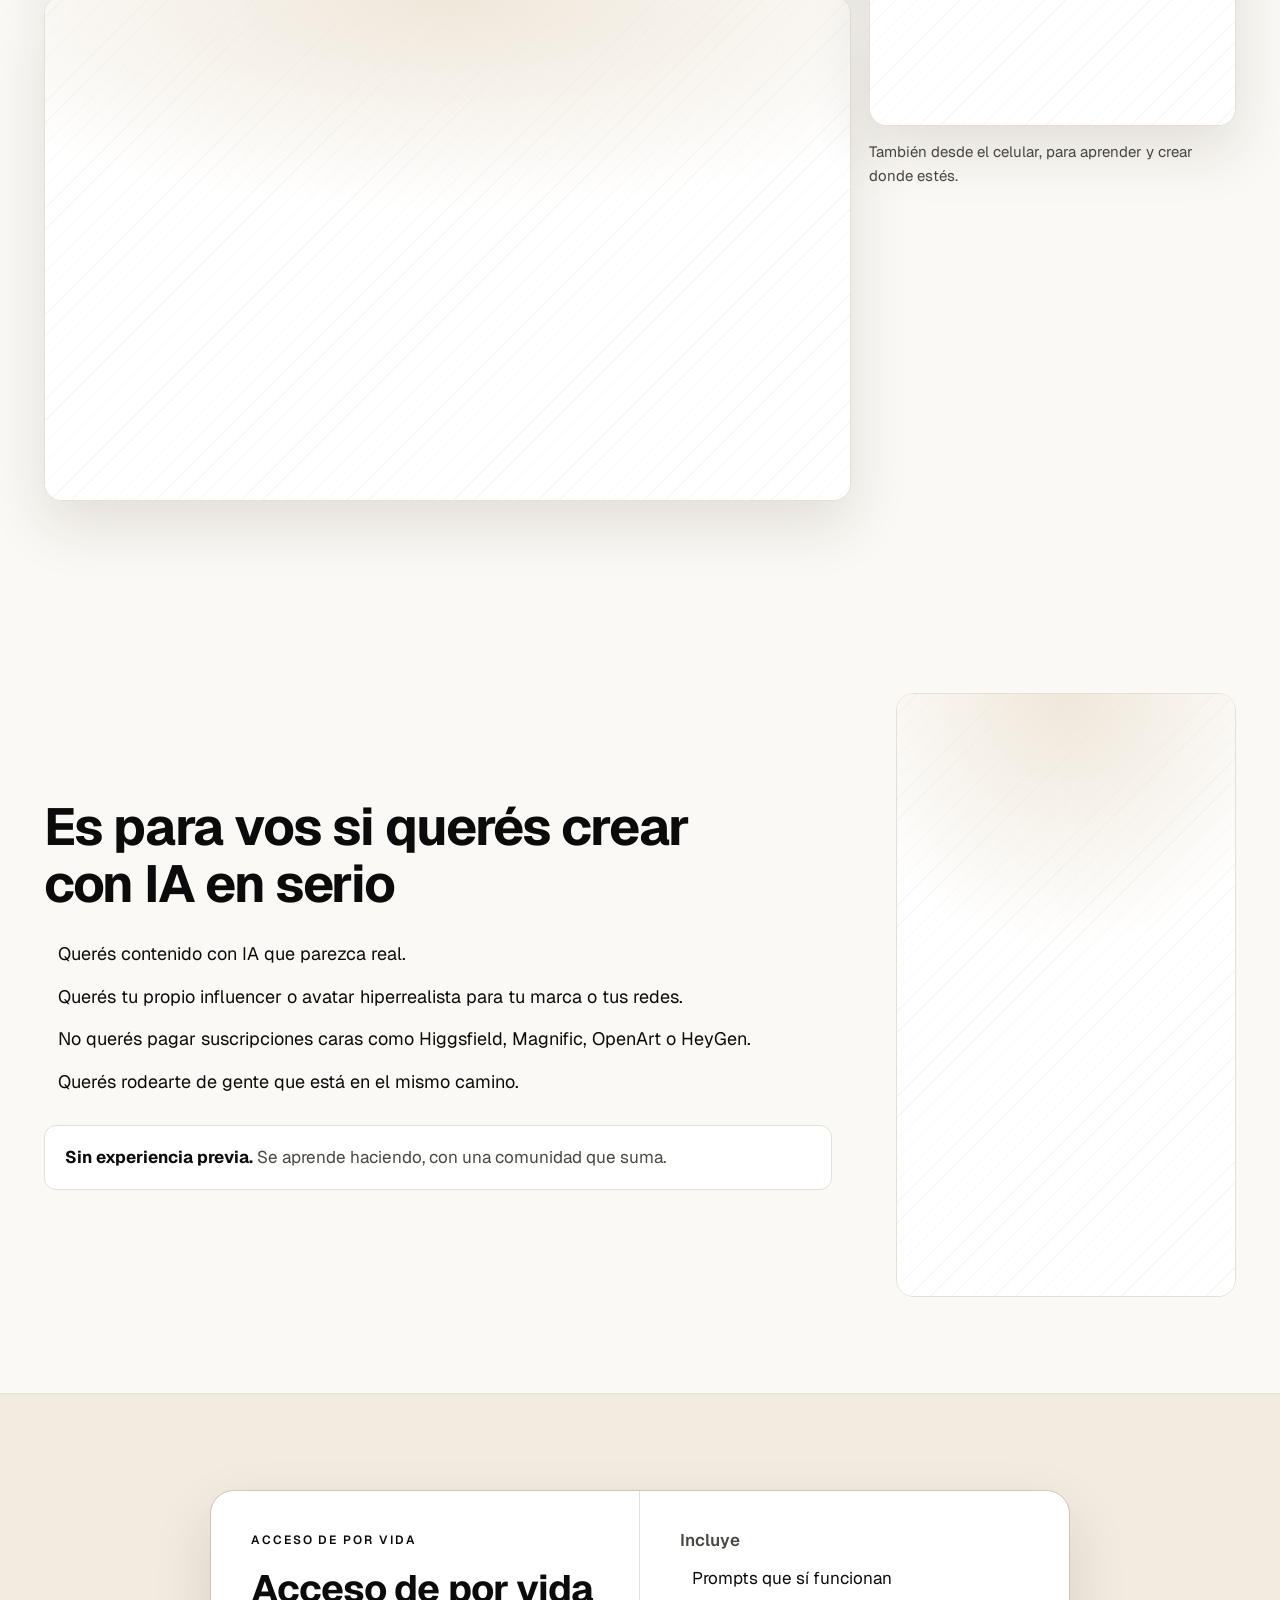
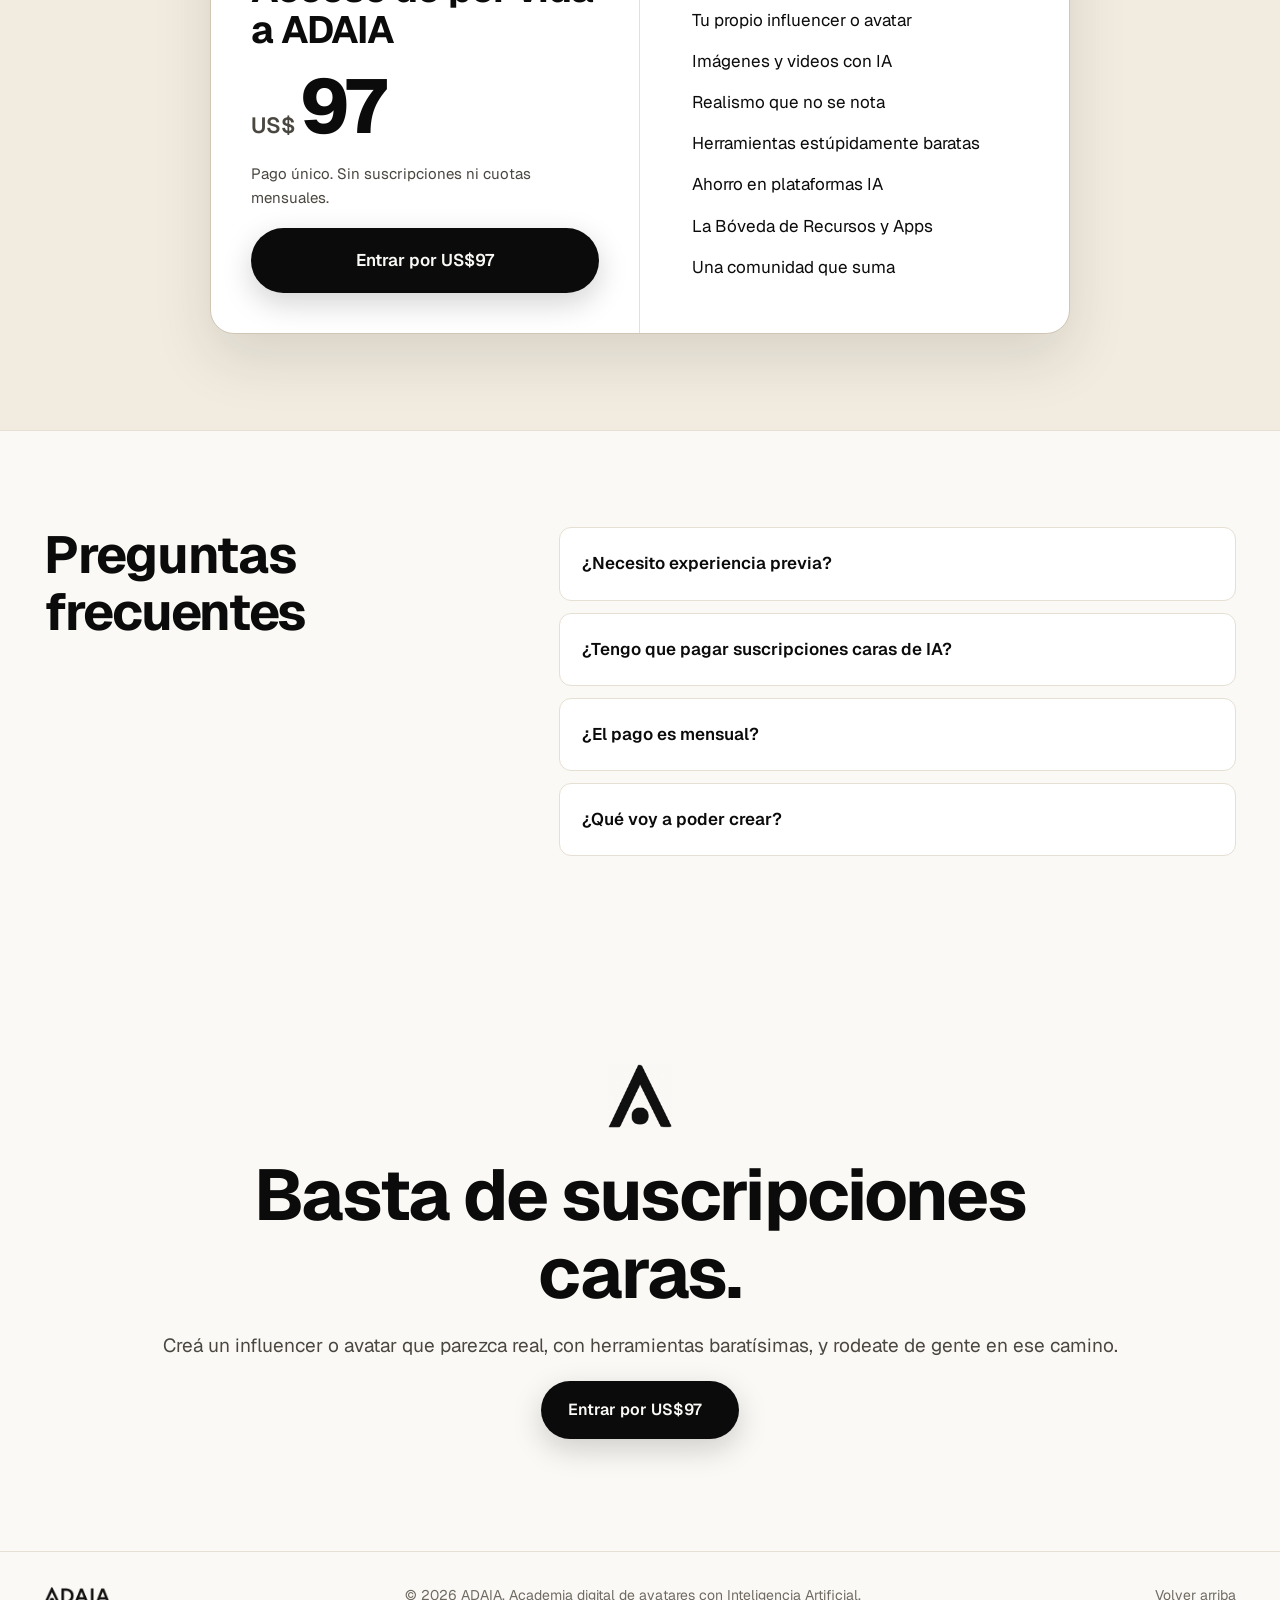
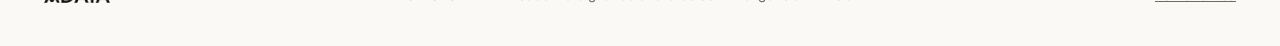
==== commit 6692e39e: "ADAIA: fondo blanco en el hero y el menú para unificarlo con la foto Co-Authored-By: Claude Opus 5.5" ====
--- a/adaia.html
+++ b/adaia.html
@@ -108,14 +108,15 @@
     .media .gone { display: none; }
 
     /* ---------- navegación ---------- */
-    .nav { position: sticky; top: 0; z-index: 40; backdrop-filter: blur(14px); -webkit-backdrop-filter: blur(14px); background: color-mix(in srgb, var(--bg) 78%, transparent); border-bottom: 1px solid var(--line); }
+    .nav { position: sticky; top: 0; z-index: 40; backdrop-filter: blur(14px); -webkit-backdrop-filter: blur(14px); background: color-mix(in srgb, #ffffff 85%, transparent); border-bottom: 1px solid var(--line); }
     .nav .wrap { display: flex; align-items: center; justify-content: space-between; gap: 20px; height: 68px; }
     .brand { display: inline-flex; align-items: center; gap: 10px; font-weight: 800; letter-spacing: 0.08em; text-decoration: none; font-size: 18px; }
     .brand img { height: 22px; width: auto; }
     .nav .btn { padding: 10px 18px; font-size: 14px; }
 
     /* ---------- portada ---------- */
-    .hero { padding: 64px 0 80px; overflow: hidden; }
+    /* blanco puro, igual al fondo de la foto, para que se vean como un solo fondo */
+    .hero { padding: 64px 0 80px; overflow: hidden; background: #ffffff; }
     .hero .wrap { display: grid; grid-template-columns: 1fr 1.3fr; gap: 32px; align-items: center; }
     .hero-copy { display: grid; gap: 22px; justify-items: start; }
     /* marca como en el banner: logo grande + bajada */
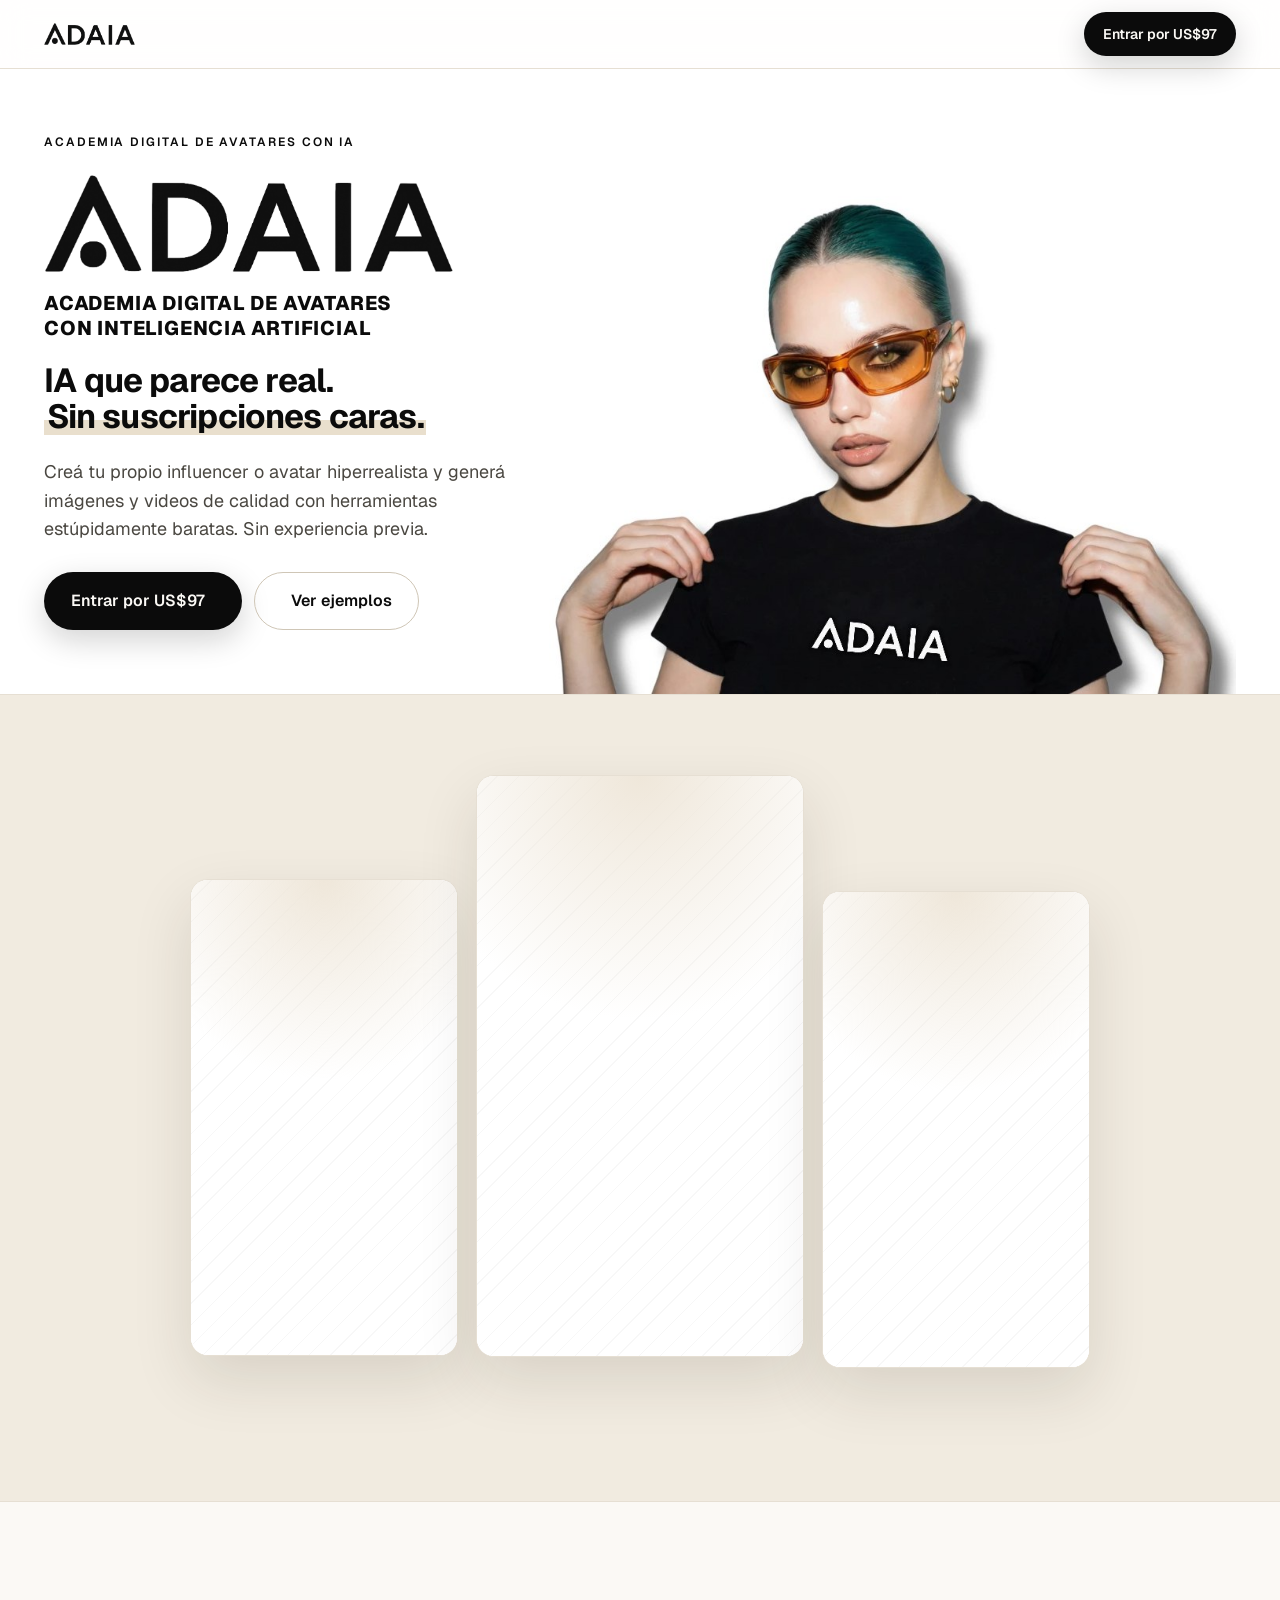
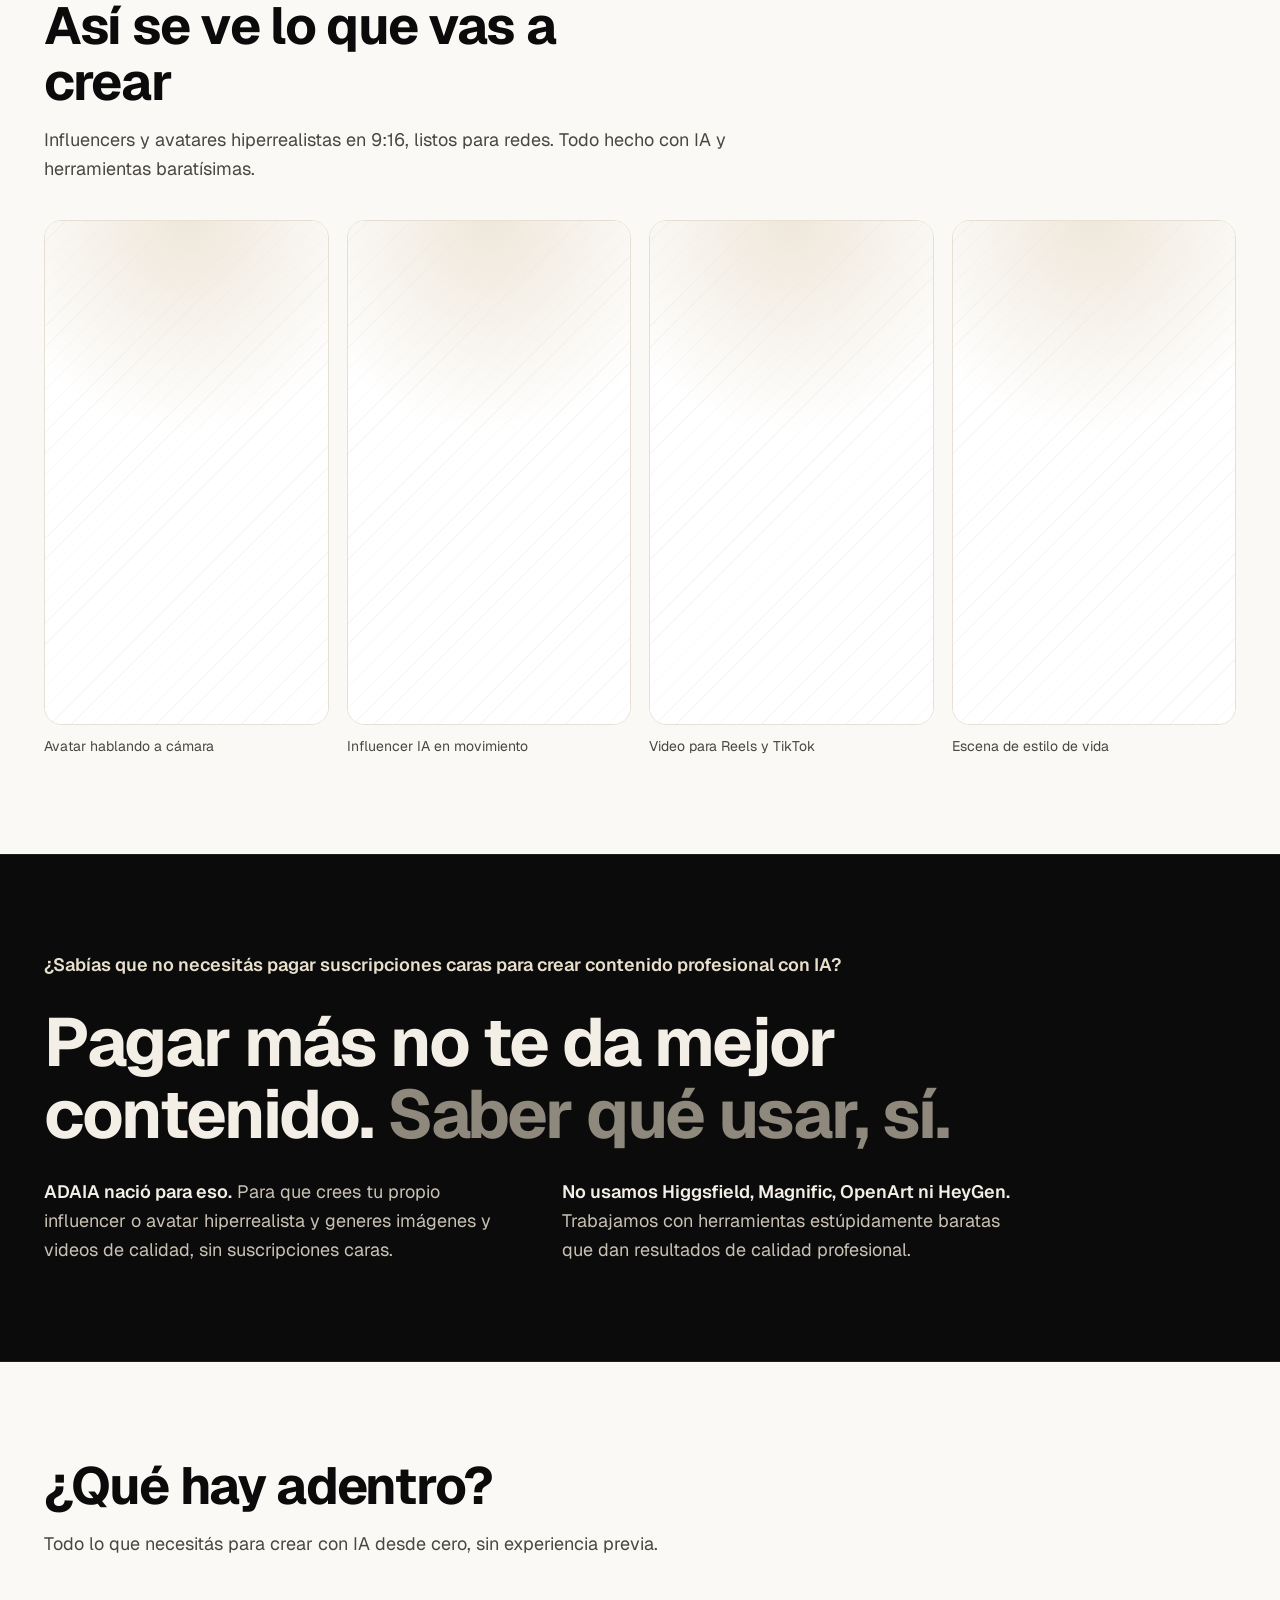
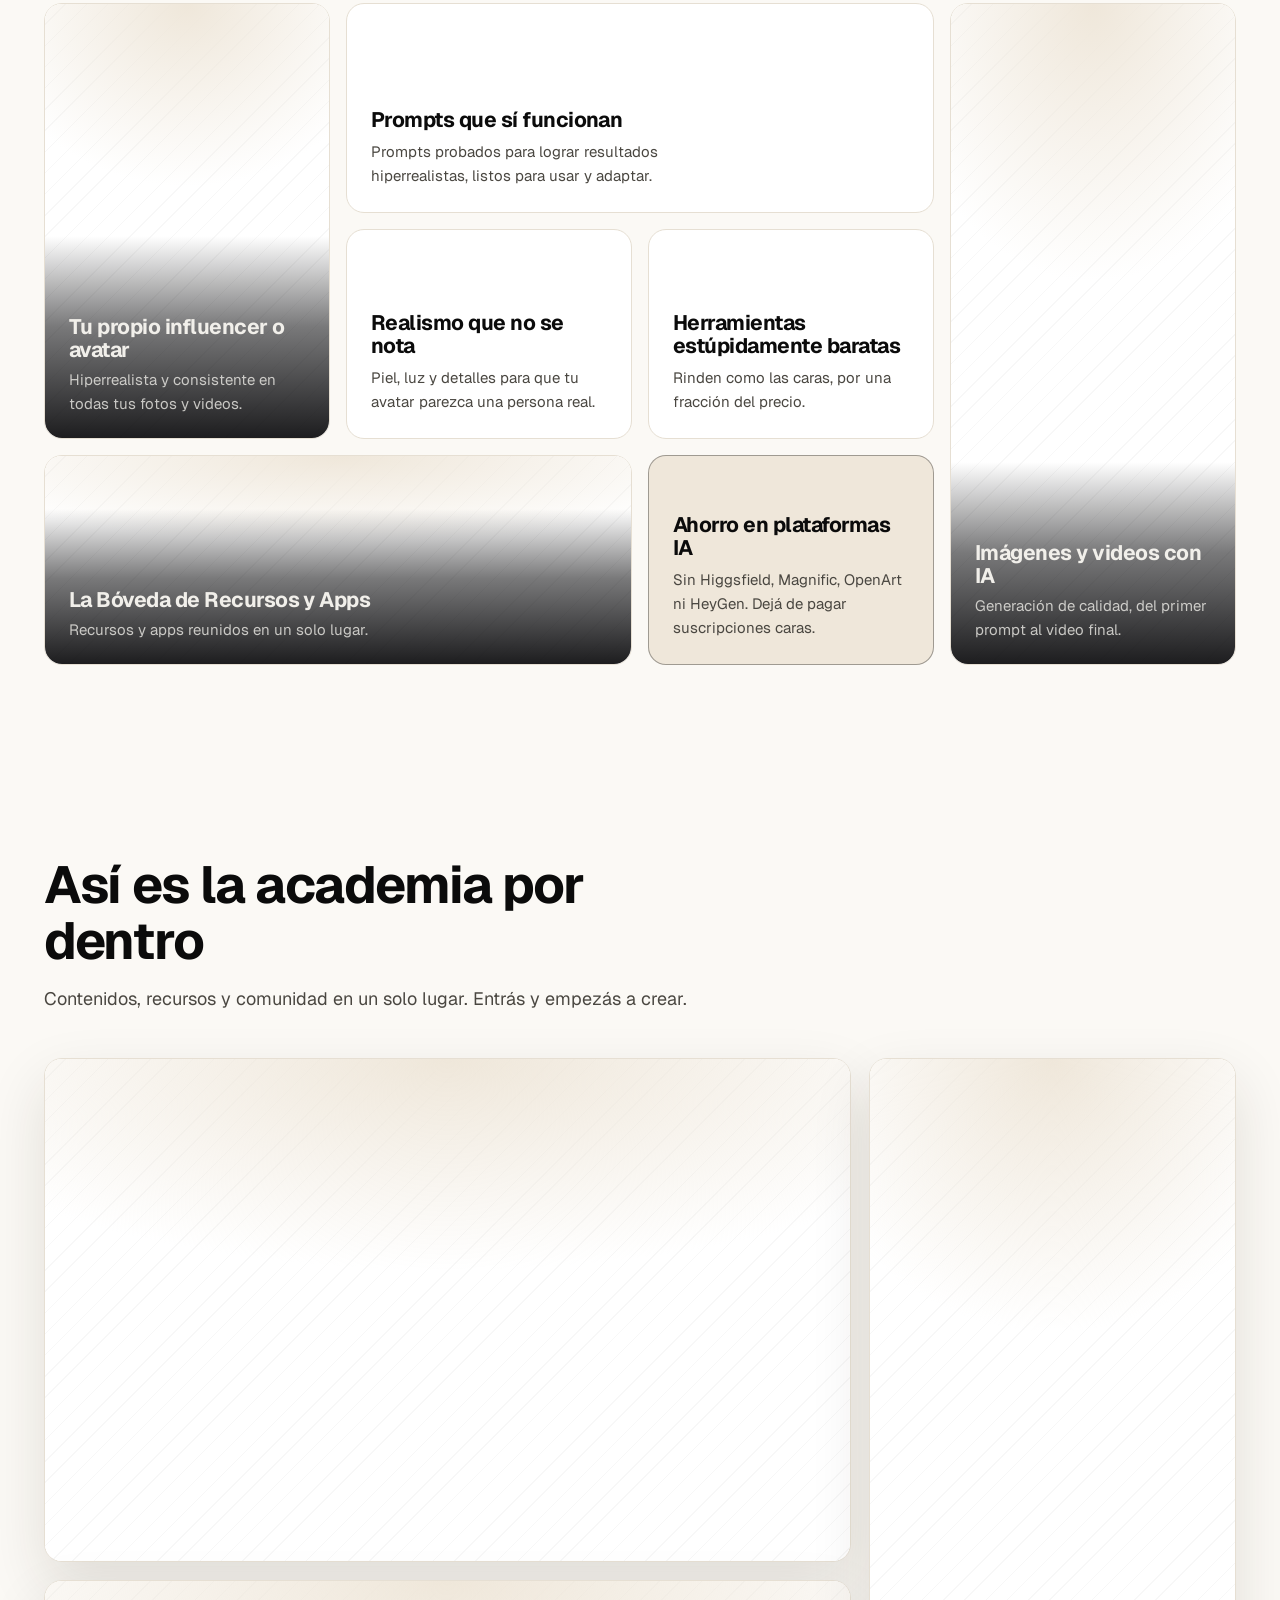
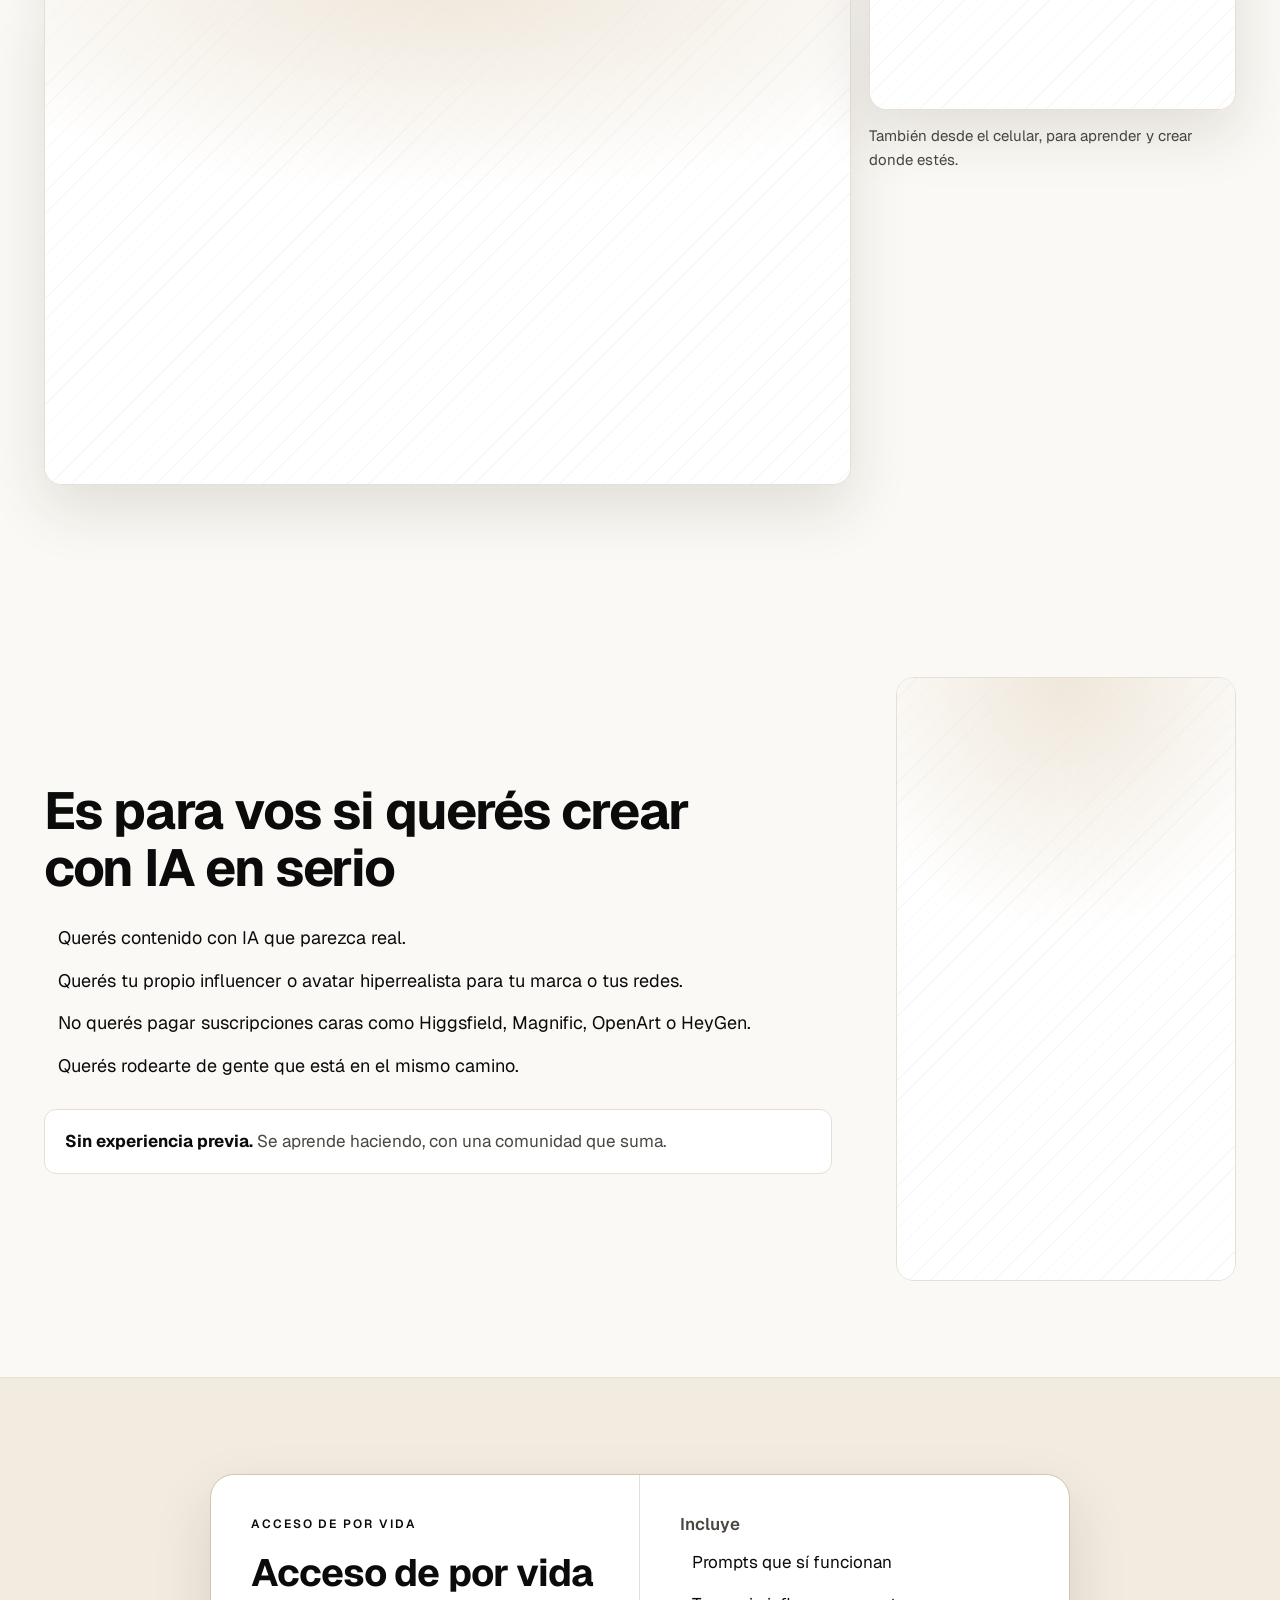
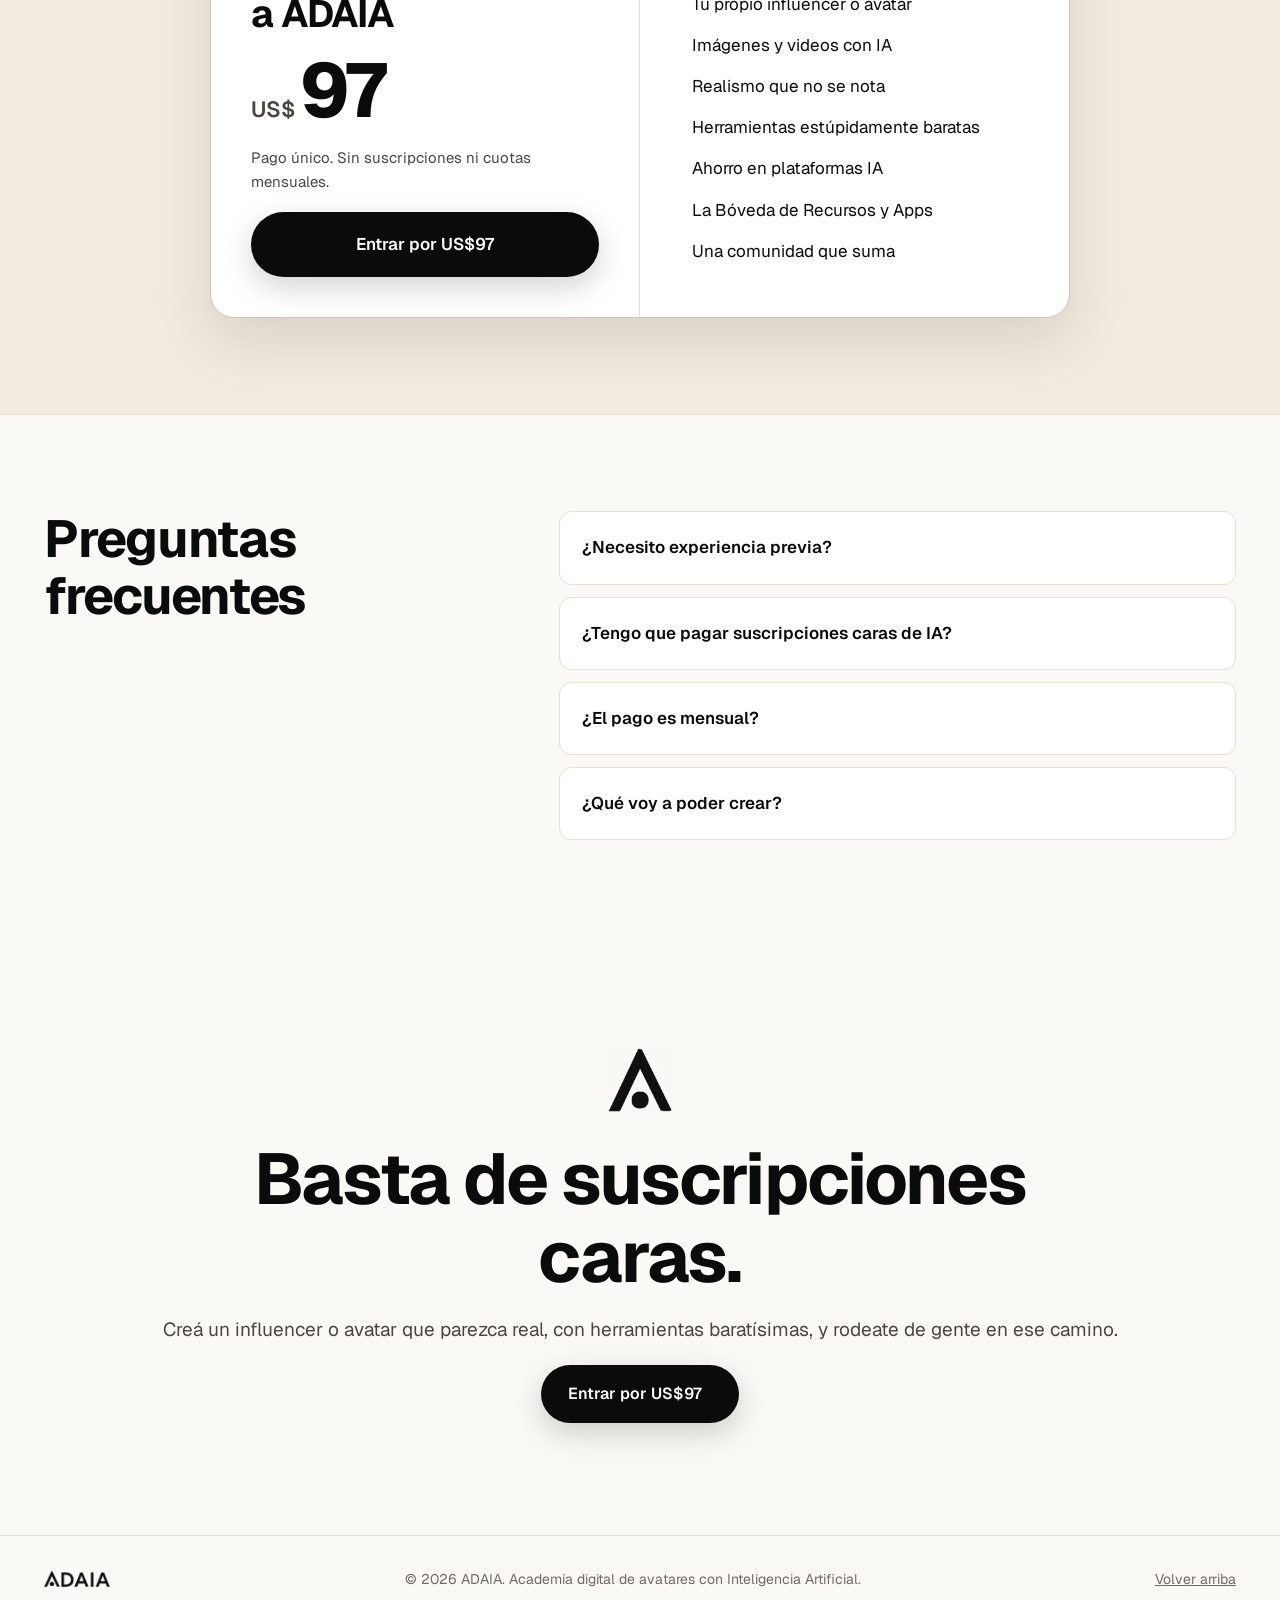
==== commit c8a1db41: "ADAIA: en desktop la imagen del hero se apoya sobre la sección siguiente Co-Authored-By: Claude Opus" ====
--- a/adaia.html
+++ b/adaia.html
@@ -116,9 +116,9 @@
 
     /* ---------- portada ---------- */
     /* blanco puro, igual al fondo de la foto, para que se vean como un solo fondo */
-    .hero { padding: 64px 0 80px; overflow: hidden; background: #ffffff; }
-    .hero .wrap { display: grid; grid-template-columns: 1fr 1.3fr; gap: 32px; align-items: center; }
-    .hero-copy { display: grid; gap: 22px; justify-items: start; }
+    .hero { padding: 64px 0 0; overflow: hidden; background: #ffffff; }
+    .hero .wrap { display: grid; grid-template-columns: 1fr 1.45fr; gap: 32px; align-items: stretch; }
+    .hero-copy { display: grid; gap: 22px; justify-items: start; align-self: center; padding-bottom: 64px; }
     /* marca como en el banner: logo grande + bajada */
     .hero-brand { display: grid; gap: 18px; margin: 0; }
     .hero-brand img { width: clamp(240px, 32vw, 460px); height: auto; }
@@ -131,7 +131,8 @@
     /* la foto tiene fondo blanco: multiply lo funde con el fondo crema */
     /* la caja de la foto toma la altura del texto: la chica queda alineada de arriba a abajo con él */
     .hero-visual { position: relative; align-self: stretch; min-height: 360px; }
-    .hero-visual img { position: absolute; inset: 0; width: 100%; height: 100%; object-fit: contain; object-position: center; mix-blend-mode: multiply; -webkit-mask-image: linear-gradient(to bottom, #000 78%, transparent 99%); mask-image: linear-gradient(to bottom, #000 78%, transparent 99%); }
+    /* anclada abajo: el corte de la foto se apoya sobre la línea de la sección siguiente */
+    .hero-visual img { position: absolute; inset: 0; width: 100%; height: 100%; object-fit: contain; object-position: center bottom; mix-blend-mode: multiply; }
 
     /* ---------- videos 9:16 ---------- */
     .reels { background: var(--bg-2); border-block: 1px solid var(--line); padding: 104px 0 120px; }
@@ -270,11 +271,12 @@
       .wrap { padding: 0 16px; }
       .hero { padding: 32px 0 0; }
       .hero .wrap { grid-template-columns: 1fr; gap: 8px; }
+      .hero-copy { padding-bottom: 0; }
       .hero-sub { font-size: 17px; }
       .hero-ctas { width: 100%; }
       .hero-ctas .btn { flex: 1 1 auto; }
       .hero-visual { position: static; min-height: 0; }
-      .hero-visual img { position: static; height: auto; -webkit-mask-image: none; mask-image: none; }
+      .hero-visual img { position: static; height: auto; }
       .reels { padding: 64px 0 80px; }
       .reels-grid { gap: 10px; }
       .reels-grid .media:nth-child(1) { translate: 0 16px; }
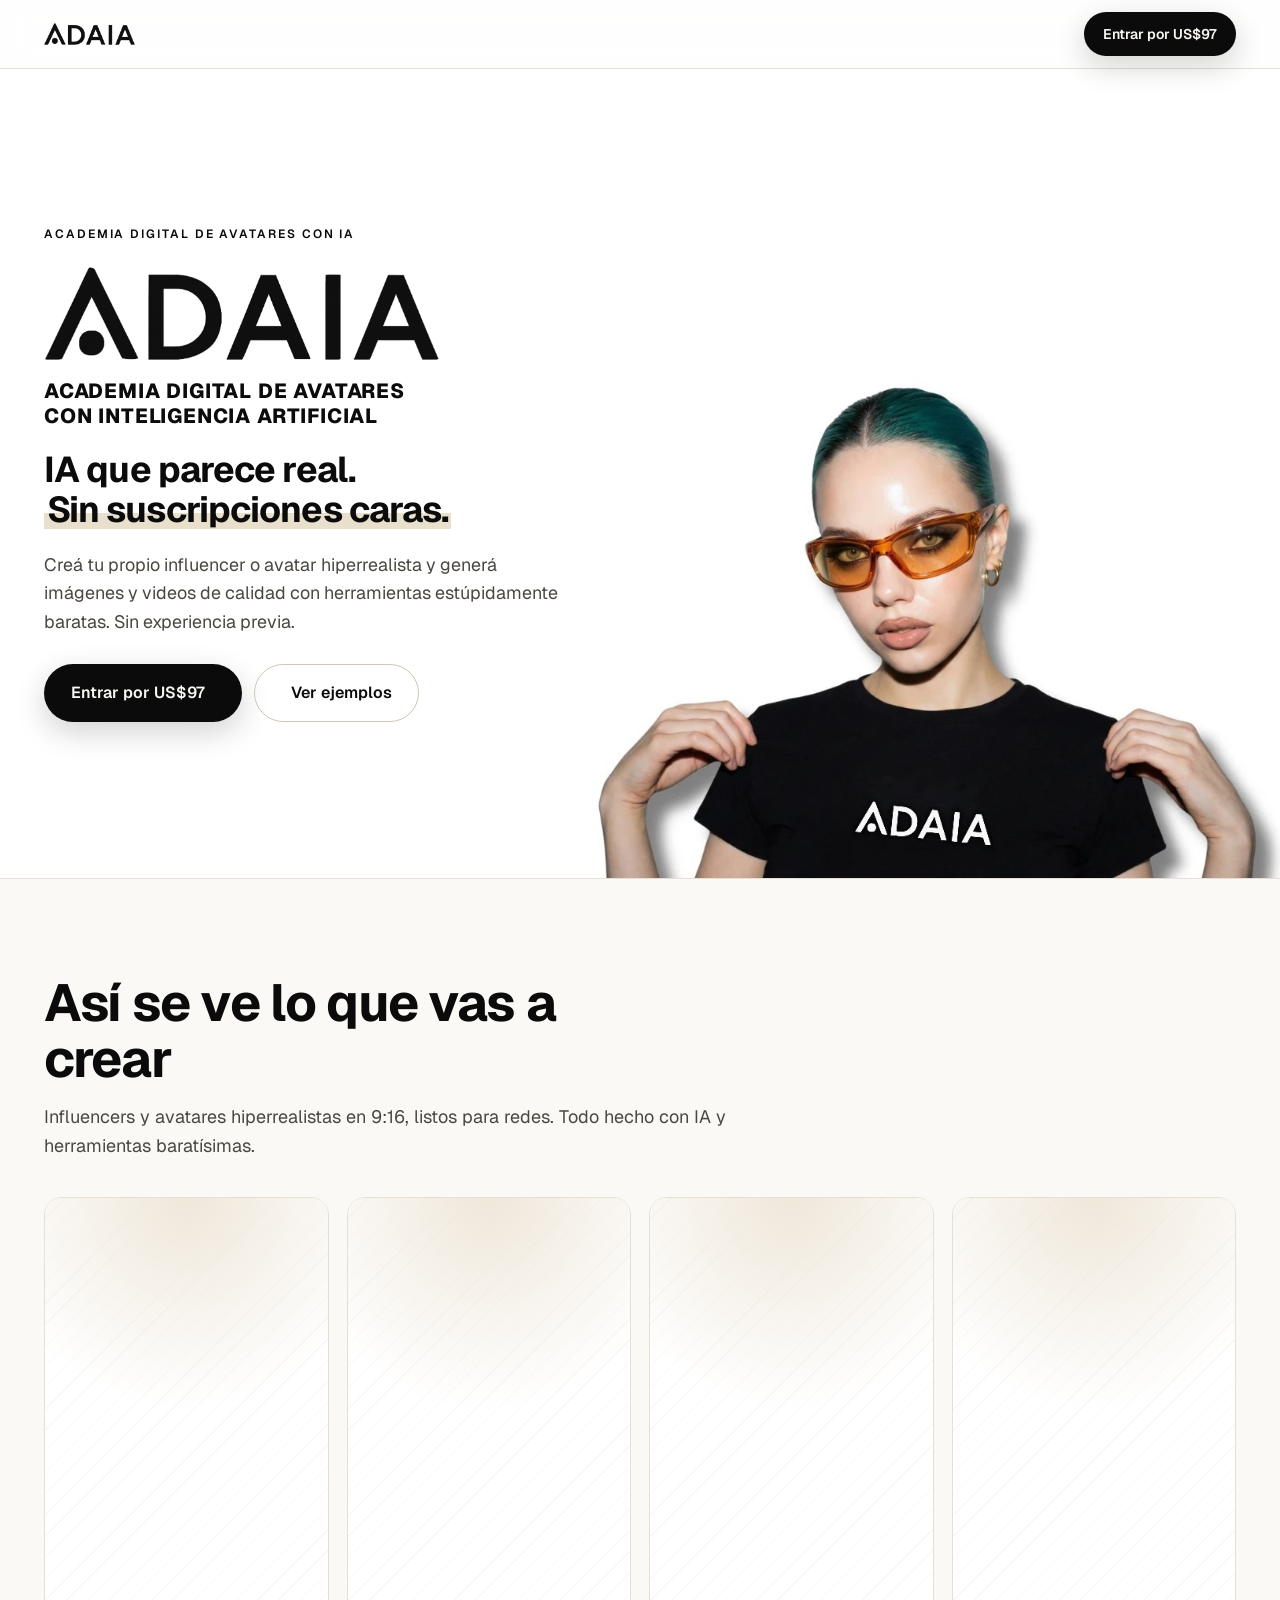
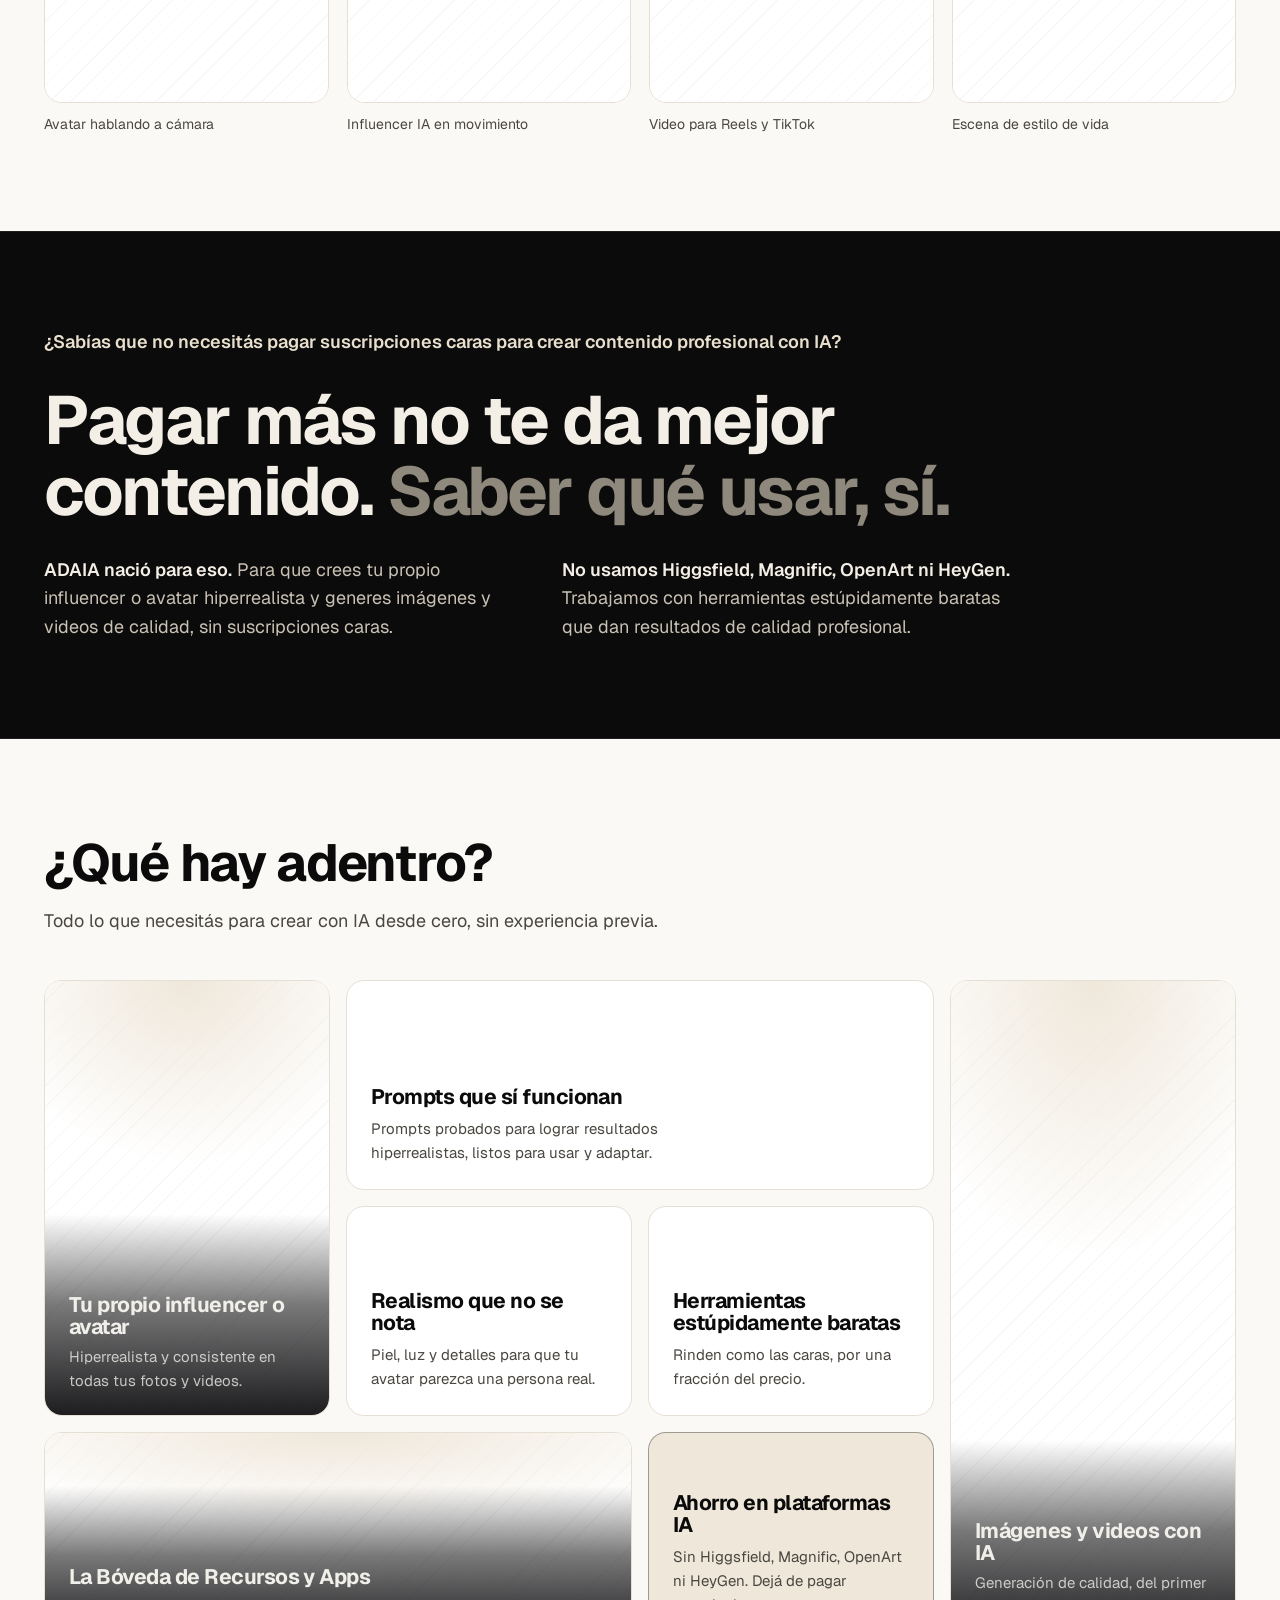
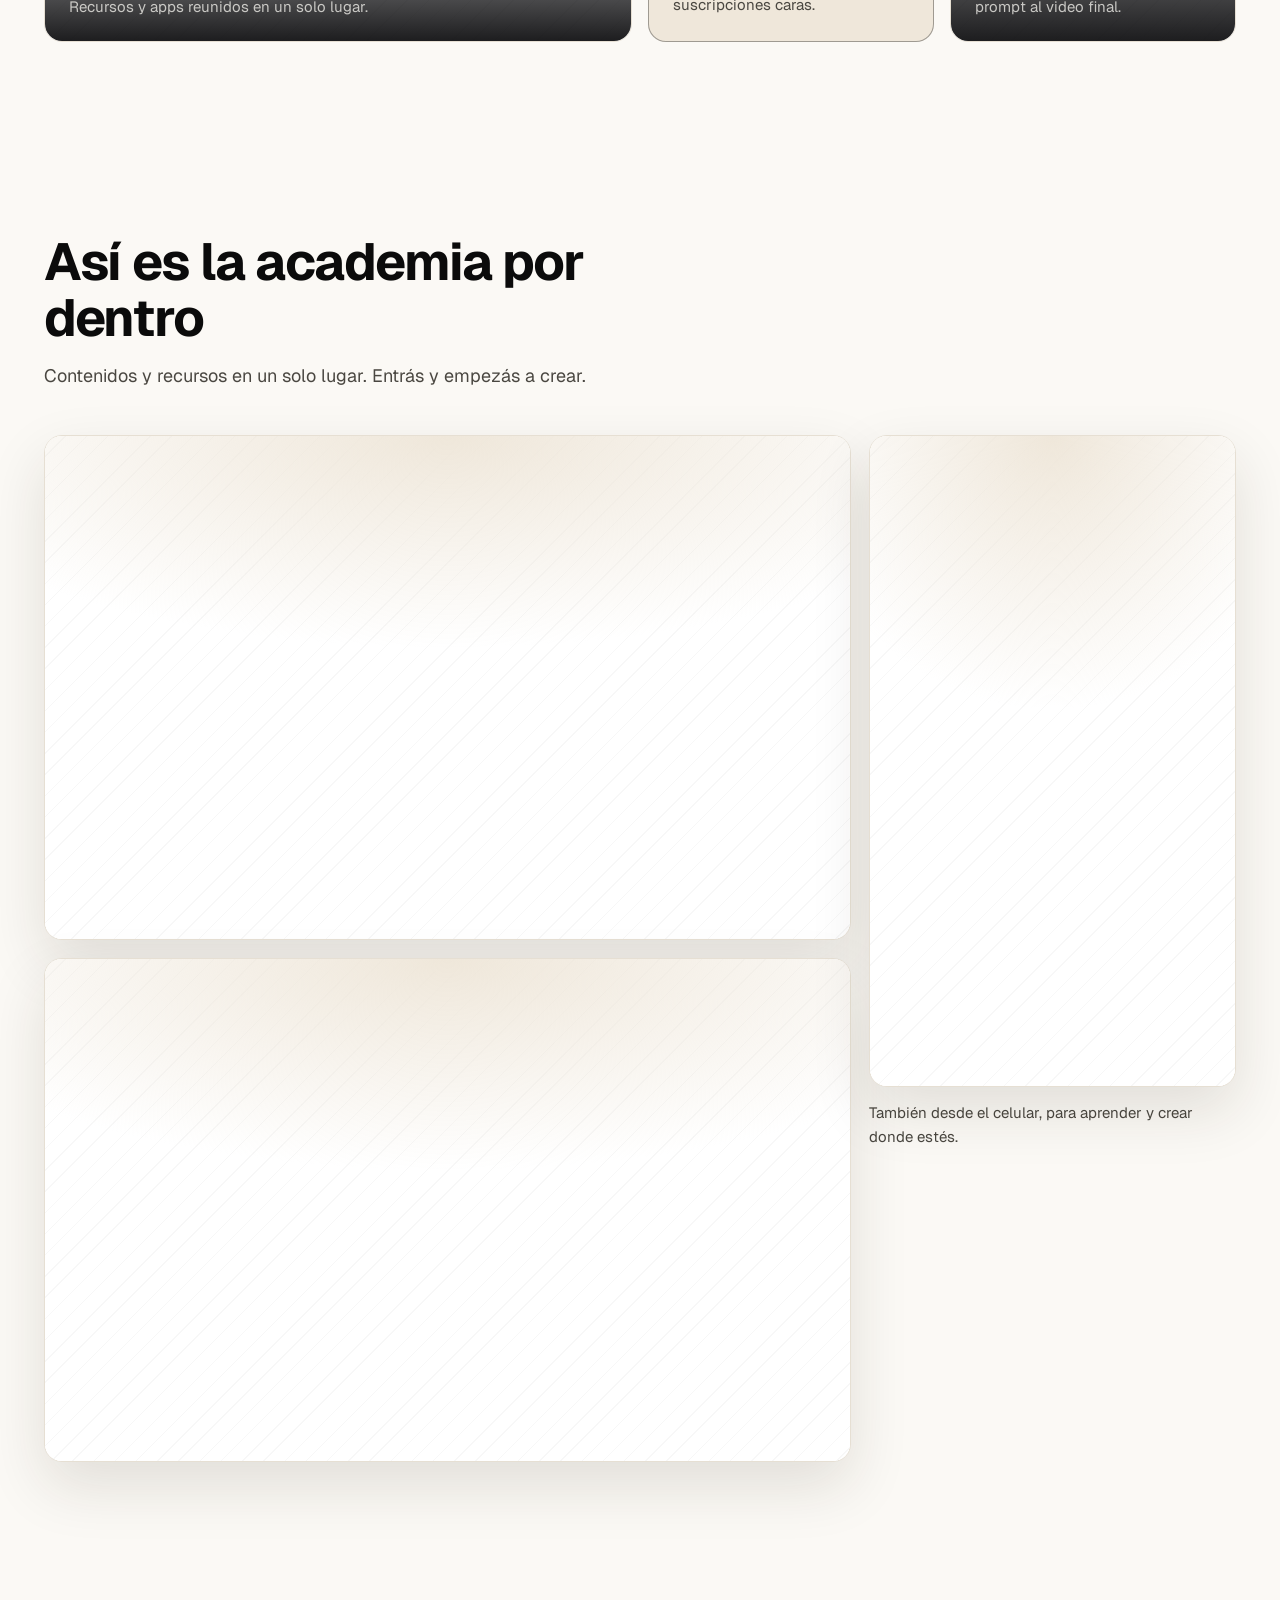
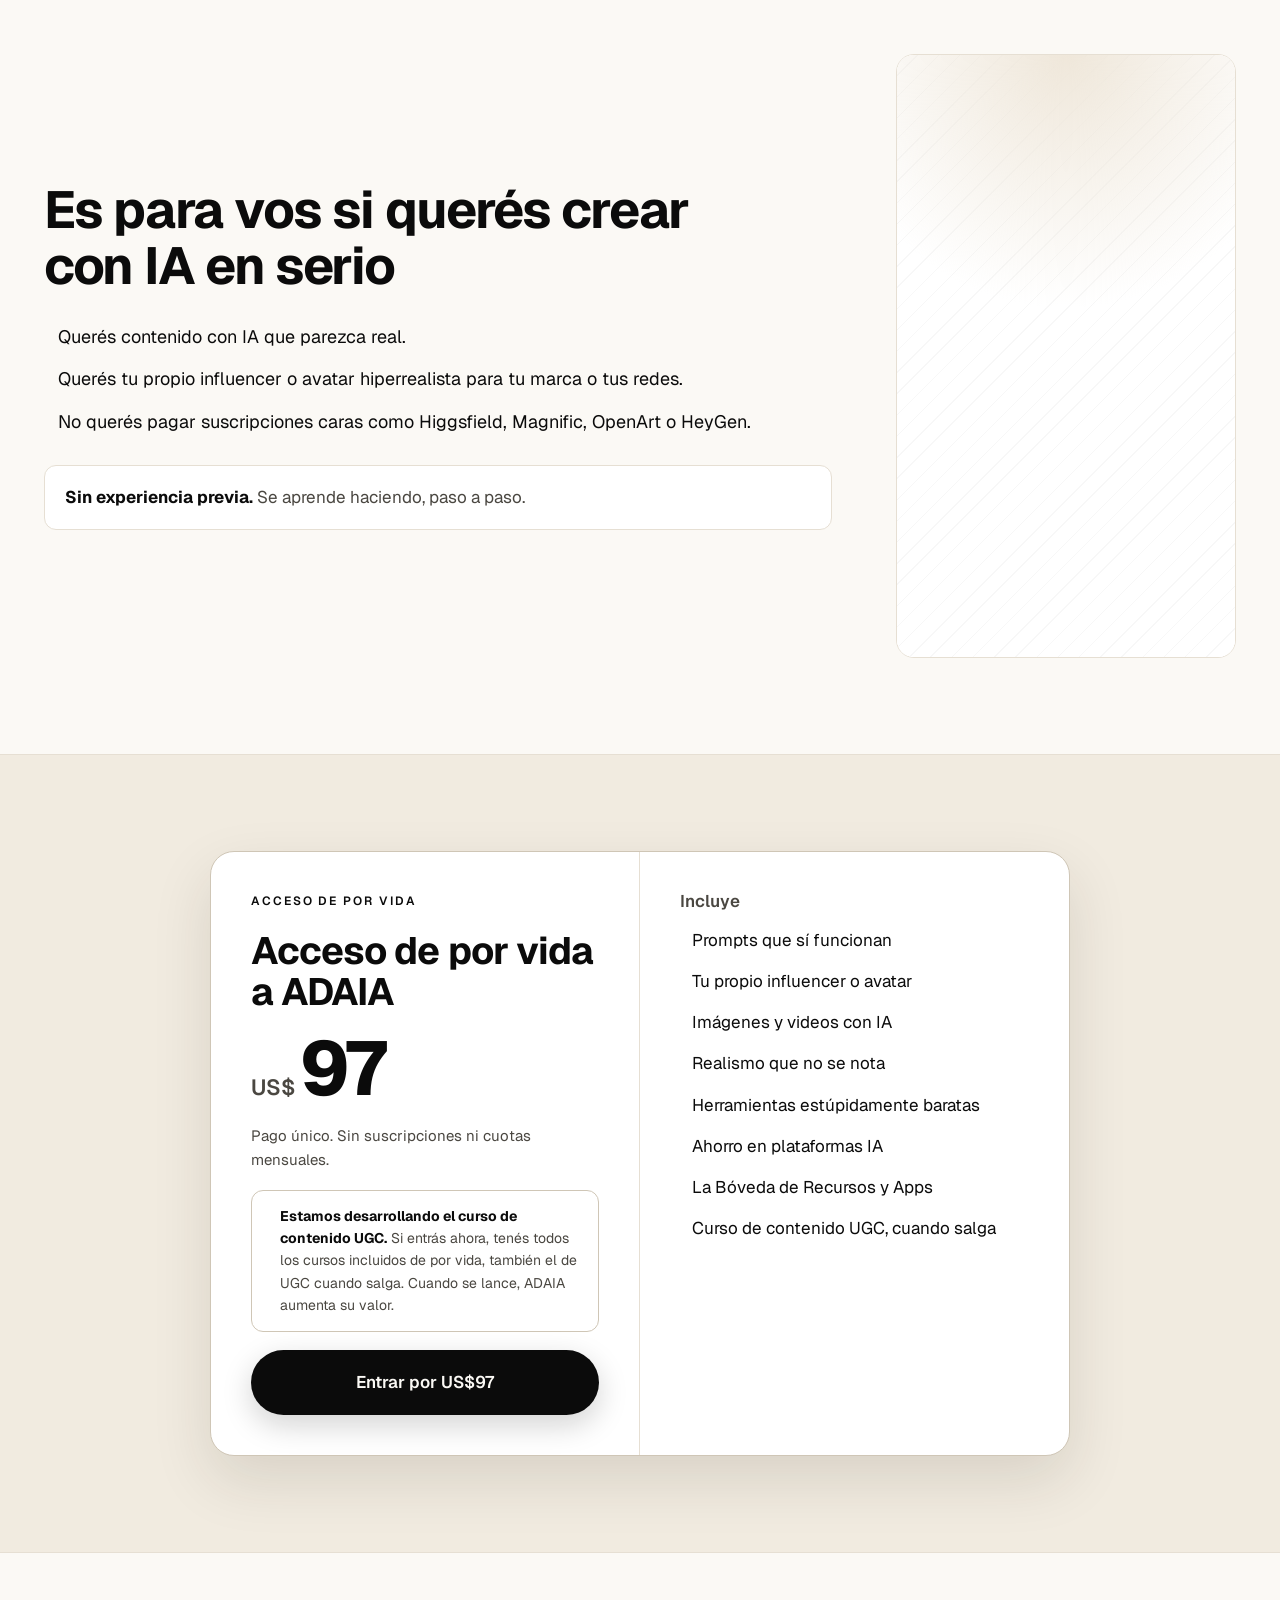
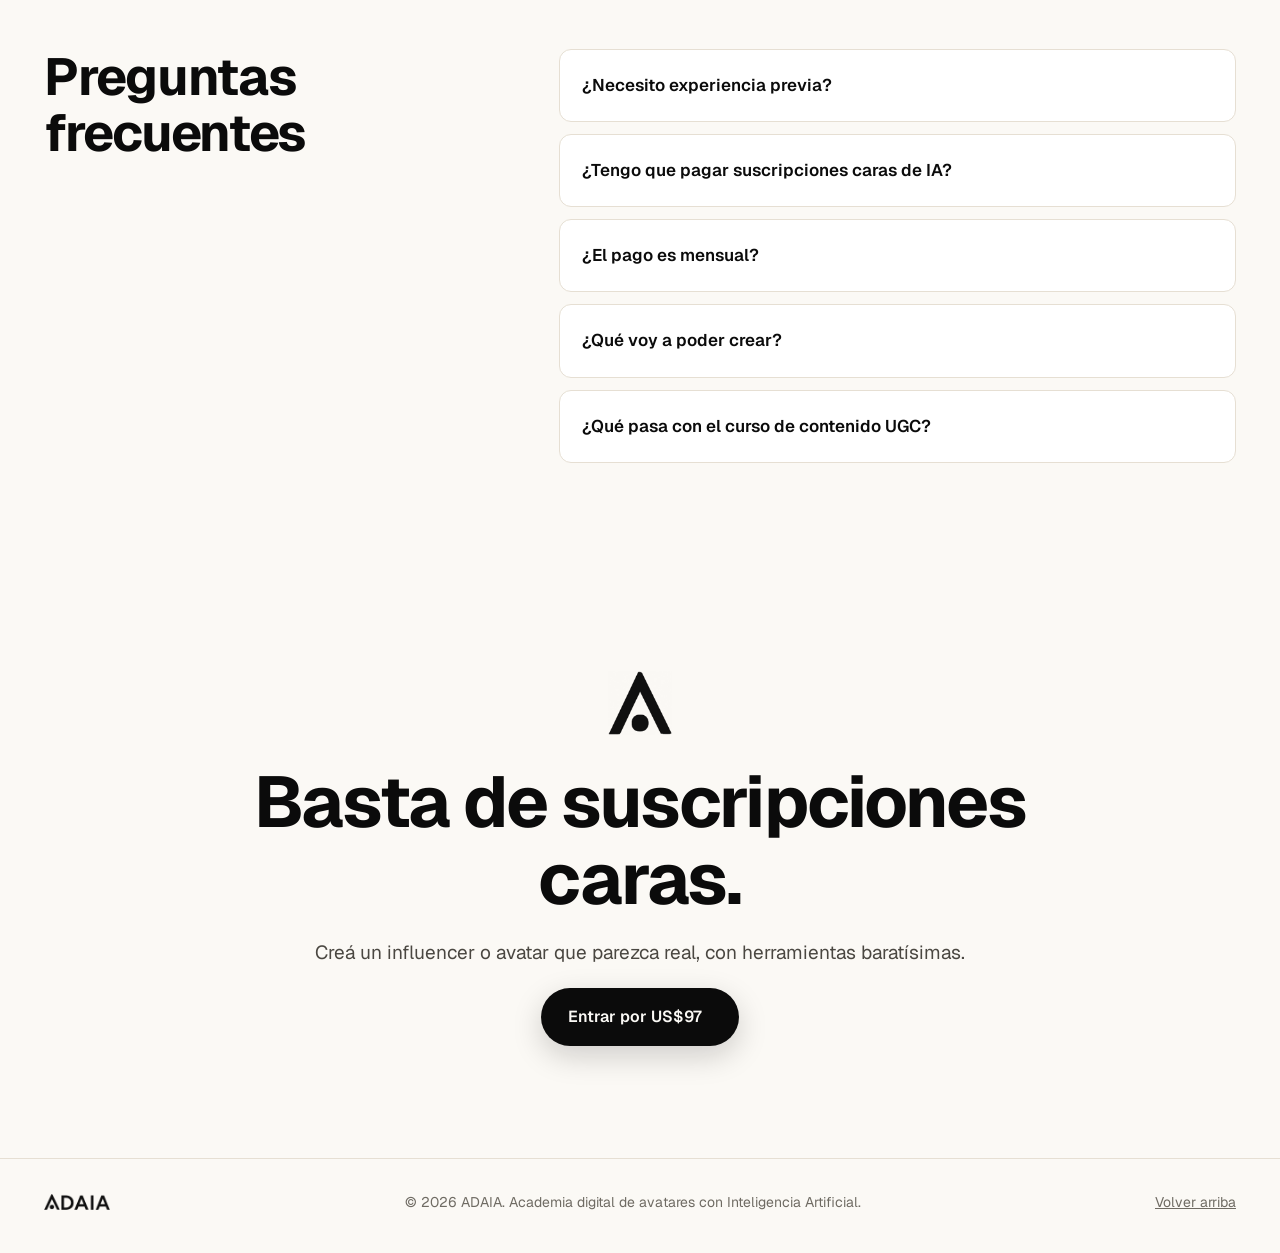
==== commit f7e91fab: "ADAIA: hero a 90vh, sin sección de 3 videos ni comunidad, aviso del curso UGC y precio de lanzamient" ====
--- a/adaia.html
+++ b/adaia.html
@@ -21,7 +21,6 @@
     MEDIOS (carpeta media/ junto a este archivo). Si un archivo no existe, se muestra un recuadro con su nombre.
     Videos 9:16 en .mp4 (H.264), livianos (idealmente < 4 MB c/u). Imágenes .jpg o .webp.
 
-      Videos:             media/hero-1.mp4, media/hero-2.mp4, media/hero-3.mp4          (9:16)
       Ejemplos:           media/ejemplo-1.mp4 ... media/ejemplo-4.mp4                (9:16)
       Qué hay adentro:    media/adentro-avatar.jpg (9:16), media/adentro-video.mp4 (9:16),
                           media/adentro-boveda.jpg (horizontal 16:9)
@@ -116,31 +115,26 @@
 
     /* ---------- portada ---------- */
     /* blanco puro, igual al fondo de la foto, para que se vean como un solo fondo */
-    .hero { padding: 64px 0 0; overflow: hidden; background: #ffffff; }
-    .hero .wrap { display: grid; grid-template-columns: 1fr 1.45fr; gap: 32px; align-items: stretch; }
-    .hero-copy { display: grid; gap: 22px; justify-items: start; align-self: center; padding-bottom: 64px; }
+    /* el hero ocupa el 90% del alto de pantalla y todo se escala según el alto y el ancho disponibles */
+    .hero { min-height: 90vh; min-height: 90svh; display: flex; padding: clamp(24px, 5vh, 64px) 0 0; overflow: hidden; background: #ffffff; border-bottom: 1px solid var(--line); }
+    .hero .wrap { flex: 1; display: grid; grid-template-columns: minmax(0, 1fr) minmax(0, 1.25fr); gap: clamp(16px, 2.5vw, 40px); align-items: stretch; }
+    .hero-copy { display: grid; gap: clamp(12px, 2.4vh, 24px); justify-items: start; align-self: center; padding-bottom: clamp(24px, 5vh, 64px); }
     /* marca como en el banner: logo grande + bajada */
-    .hero-brand { display: grid; gap: 18px; margin: 0; }
-    .hero-brand img { width: clamp(240px, 32vw, 460px); height: auto; }
-    .hero-tagline { font-size: clamp(15px, 1.55vw, 21px); font-weight: 800; text-transform: uppercase; letter-spacing: 0.04em; line-height: 1.25; }
-    .hero-claim { font-size: clamp(26px, 2.6vw, 36px); font-weight: 700; letter-spacing: -0.025em; line-height: 1.1; }
+    .hero-brand { display: grid; gap: clamp(10px, 1.8vh, 18px); margin: 0; }
+    .hero-brand img { width: clamp(220px, min(34vw, 44vh), 560px); height: auto; }
+    .hero-tagline { font-size: clamp(14px, min(1.6vw, 2.3vh), 24px); font-weight: 800; text-transform: uppercase; letter-spacing: 0.04em; line-height: 1.25; }
+    .hero-claim { font-size: clamp(24px, min(2.8vw, 4.4vh), 42px); font-weight: 700; letter-spacing: -0.025em; line-height: 1.1; }
     .hero-claim span { display: block; }
     .hero-claim em { font-style: normal; color: var(--text); background: linear-gradient(transparent 58%, var(--cream) 58% 92%, transparent 92%); padding: 0 0.08em; -webkit-box-decoration-break: clone; box-decoration-break: clone; }
-    .hero-sub { color: var(--muted); font-size: 18px; max-width: 46ch; }
+    .hero-sub { color: var(--muted); font-size: clamp(16px, min(1.4vw, 2.1vh), 20px); max-width: 46ch; }
     .hero-ctas { display: flex; flex-wrap: wrap; gap: 12px; margin-top: 6px; }
     /* la foto tiene fondo blanco: multiply lo funde con el fondo crema */
     /* la caja de la foto toma la altura del texto: la chica queda alineada de arriba a abajo con él */
-    .hero-visual { position: relative; align-self: stretch; min-height: 360px; }
+    /* la columna de la foto llega hasta el borde derecho de la ventana para que la chica pueda crecer en alto */
+    .hero-visual { position: relative; align-self: stretch; min-height: 360px; margin-right: calc(-1 * max(24px, (100vw - 1192px) / 2)); }
     /* anclada abajo: el corte de la foto se apoya sobre la línea de la sección siguiente */
     .hero-visual img { position: absolute; inset: 0; width: 100%; height: 100%; object-fit: contain; object-position: center bottom; mix-blend-mode: multiply; }
 
-    /* ---------- videos 9:16 ---------- */
-    .reels { background: var(--bg-2); border-block: 1px solid var(--line); padding: 104px 0 120px; }
-    .reels-grid { display: grid; grid-template-columns: 0.82fr 1fr 0.82fr; gap: 18px; align-items: center; max-width: 900px; margin: 0 auto; }
-    .reels-grid .media { box-shadow: var(--shadow); }
-    .reels-grid .media:nth-child(1) { translate: 0 28px; }
-    .reels-grid .media:nth-child(2) { translate: 0 -24px; }
-    .reels-grid .media:nth-child(3) { translate: 0 40px; }
 
     /* ---------- ejemplos (galería horizontal) ---------- */
     .gallery-head { display: flex; align-items: flex-end; justify-content: space-between; gap: 24px; margin-bottom: 36px; }
@@ -208,6 +202,9 @@
     .price-now { font-size: clamp(56px, 7vw, 76px); font-weight: 800; letter-spacing: -0.04em; line-height: 1; }
     .price-now small { font-size: 22px; font-weight: 600; letter-spacing: 0; margin-right: 4px; color: var(--muted); }
     .price-meta { color: var(--muted); font-size: 15px; }
+    .price-note { display: flex; gap: 12px; align-items: flex-start; padding: 14px 16px; border-radius: var(--radius-sm); border: 1px solid var(--line-2); font-size: 14px; color: var(--muted); }
+    .price-note i { flex: none; font-size: 20px; color: var(--text); margin-top: 1px; }
+    .price-note strong { color: var(--text); }
     .countdown { display: flex; align-items: center; gap: 12px; flex-wrap: wrap; padding: 14px 16px; border-radius: var(--radius-sm); background: var(--accent-soft); color: var(--text); font-size: 15px; }
     .countdown b { font-variant-numeric: tabular-nums; font-size: 20px; letter-spacing: 0.02em; }
     .countdown i { color: var(--accent); font-size: 20px; }
@@ -270,18 +267,17 @@
       section { padding: 72px 0; }
       .wrap { padding: 0 16px; }
       .hero { padding: 32px 0 0; }
-      .hero .wrap { grid-template-columns: 1fr; gap: 8px; }
-      .hero-copy { padding-bottom: 0; }
+      .hero .wrap { grid-template-columns: 1fr; gap: 8px; align-content: space-between; }
+      .hero-copy { padding-bottom: 0; gap: 22px; }
+      .hero-brand { gap: 18px; }
+      .hero-brand img { width: 240px; }
+      .hero-tagline { font-size: 15px; }
+      .hero-claim { font-size: 26px; }
       .hero-sub { font-size: 17px; }
       .hero-ctas { width: 100%; }
       .hero-ctas .btn { flex: 1 1 auto; }
-      .hero-visual { position: static; min-height: 0; }
+      .hero-visual { position: static; min-height: 0; margin-right: 0; align-self: end; }
       .hero-visual img { position: static; height: auto; }
-      .reels { padding: 64px 0 80px; }
-      .reels-grid { gap: 10px; }
-      .reels-grid .media:nth-child(1) { translate: 0 16px; }
-      .reels-grid .media:nth-child(2) { translate: 0 -12px; }
-      .reels-grid .media:nth-child(3) { translate: 0 22px; }
       .gallery-head { align-items: flex-start; flex-direction: column; }
       .gallery { grid-template-columns: repeat(2, minmax(0, 1fr)); gap: 12px; }
       .manifesto .cols { grid-template-columns: 1fr; gap: 20px; }
@@ -305,7 +301,7 @@
       <a class="brand" href="#top" aria-label="ADAIA, inicio">
         <img src="assets/img/adaia/adaia-wordmark.png" alt="ADAIA" width="1181" height="285" />
       </a>
-      <a class="btn btn-primary js-buy" href="#precio"><span>Entrar por <span class="js-price">US$17</span></span></a>
+      <a class="btn btn-primary js-buy" href="#precio"><span>Entrar por <span class="js-price">US$27</span></span></a>
     </div>
   </header>
 
@@ -323,7 +319,7 @@
           <p class="hero-claim"><span>IA que parece real.</span> <em>Sin suscripciones caras.</em></p>
           <p class="hero-sub">Creá tu propio influencer o avatar hiperrealista y generá imágenes y videos de calidad con herramientas estúpidamente baratas. Sin experiencia previa.</p>
           <div class="hero-ctas">
-            <a class="btn btn-primary js-buy" href="#precio"><span>Entrar por <span class="js-price">US$17</span></span> <i class="ph ph-arrow-right" aria-hidden="true"></i></a>
+            <a class="btn btn-primary js-buy" href="#precio"><span>Entrar por <span class="js-price">US$27</span></span> <i class="ph ph-arrow-right" aria-hidden="true"></i></a>
             <a class="btn btn-ghost" href="#ejemplos"><i class="ph ph-play" aria-hidden="true"></i> Ver ejemplos</a>
           </div>
         </div>
@@ -333,16 +329,6 @@
       </div>
     </section>
 
-    <!-- VIDEOS 9:16 -->
-    <section class="reels" aria-label="Ejemplos de videos hechos con IA">
-      <div class="wrap">
-        <div class="reels-grid">
-          <div class="media v916 reveal" style="--i:0"><video src="media/hero-1.mp4" muted loop playsinline preload="metadata" aria-label="Video de ejemplo 1"></video><div class="ph"><i class="ph ph-film-strip"></i><code>media/hero-1.mp4</code></div></div>
-          <div class="media v916 reveal" style="--i:1"><video src="media/hero-2.mp4" muted loop playsinline preload="metadata" aria-label="Video de ejemplo 2"></video><div class="ph"><i class="ph ph-film-strip"></i><code>media/hero-2.mp4</code></div></div>
-          <div class="media v916 reveal" style="--i:2"><video src="media/hero-3.mp4" muted loop playsinline preload="metadata" aria-label="Video de ejemplo 3"></video><div class="ph"><i class="ph ph-film-strip"></i><code>media/hero-3.mp4</code></div></div>
-        </div>
-      </div>
-    </section>
 
     <!-- EJEMPLOS -->
     <section id="ejemplos">
@@ -423,7 +409,7 @@
       <div class="wrap">
         <div class="sec-head reveal">
           <h2 class="sec-title">Así es la academia por dentro</h2>
-          <p class="lead">Contenidos, recursos y comunidad en un solo lugar. Entrás y empezás a crear.</p>
+          <p class="lead">Contenidos y recursos en un solo lugar. Entrás y empezás a crear.</p>
         </div>
         <div class="inside-grid">
           <div class="inside-main">
@@ -447,9 +433,8 @@
             <li><i class="ph ph-check-circle" aria-hidden="true"></i> Querés contenido con IA que parezca real.</li>
             <li><i class="ph ph-check-circle" aria-hidden="true"></i> Querés tu propio influencer o avatar hiperrealista para tu marca o tus redes.</li>
             <li><i class="ph ph-check-circle" aria-hidden="true"></i> No querés pagar suscripciones caras como Higgsfield, Magnific, OpenArt o HeyGen.</li>
-            <li><i class="ph ph-check-circle" aria-hidden="true"></i> Querés rodearte de gente que está en el mismo camino.</li>
           </ul>
-          <p class="fit-note"><strong>Sin experiencia previa.</strong> Se aprende haciendo, con una comunidad que suma.</p>
+          <p class="fit-note"><strong>Sin experiencia previa.</strong> Se aprende haciendo, paso a paso.</p>
         </div>
         <div class="media v916 reveal" style="--i:1"><video src="media/para-vos.mp4" muted loop playsinline preload="metadata" aria-label="Video de ejemplo"></video><div class="ph"><i class="ph ph-film-strip"></i><code>media/para-vos.mp4</code></div></div>
       </div>
@@ -464,15 +449,19 @@
             <h2>Acceso de por vida a ADAIA</h2>
             <div class="price-row">
               <span class="price-old">US$<span class="js-old">97</span></span>
-              <span class="price-now"><small>US$</small><span class="js-now">17</span></span>
+              <span class="price-now"><small>US$</small><span class="js-now">27</span></span>
             </div>
             <p class="price-meta">Pago único. Sin suscripciones ni cuotas mensuales.</p>
+            <div class="price-note">
+              <i class="ph ph-hourglass-medium" aria-hidden="true"></i>
+              <p><strong>Estamos desarrollando el curso de contenido UGC.</strong> Si entrás ahora, tenés todos los cursos incluidos de por vida, también el de UGC cuando salga. Cuando se lance, ADAIA aumenta su valor.</p>
+            </div>
             <div class="countdown" role="timer" aria-live="off">
               <i class="ph ph-timer" aria-hidden="true"></i>
               <span>Solo por hoy. Termina en</span>
               <b class="js-timer">--:--:--</b>
             </div>
-            <a class="btn btn-primary js-buy" href="#precio"><span>Entrar por <span class="js-price">US$17</span></span></a>
+            <a class="btn btn-primary js-buy" href="#precio"><span>Entrar por <span class="js-price">US$27</span></span></a>
             <p class="price-meta js-after">Después del lanzamiento vuelve a US$97.</p>
           </div>
           <div class="price-incl">
@@ -485,7 +474,7 @@
               <li><i class="ph ph-toolbox" aria-hidden="true"></i> Herramientas estúpidamente baratas</li>
               <li><i class="ph ph-piggy-bank" aria-hidden="true"></i> Ahorro en plataformas IA</li>
               <li><i class="ph ph-vault" aria-hidden="true"></i> La Bóveda de Recursos y Apps</li>
-              <li><i class="ph ph-users-three" aria-hidden="true"></i> Una comunidad que suma</li>
+              <li><i class="ph ph-hourglass-medium" aria-hidden="true"></i> Curso de contenido UGC, cuando salga</li>
             </ul>
           </div>
         </div>
@@ -499,7 +488,7 @@
         <div class="faq-list">
           <details class="reveal">
             <summary>¿Necesito experiencia previa? <i class="ph ph-plus" aria-hidden="true"></i></summary>
-            <p>No. Se aprende haciendo, paso a paso y con una comunidad que acompaña.</p>
+            <p>No. Se aprende haciendo, paso a paso.</p>
           </details>
           <details class="reveal" style="--i:1">
             <summary>¿Tengo que pagar suscripciones caras de IA? <i class="ph ph-plus" aria-hidden="true"></i></summary>
@@ -513,6 +502,10 @@
             <summary>¿Qué voy a poder crear? <i class="ph ph-plus" aria-hidden="true"></i></summary>
             <p>Tu propio influencer o avatar hiperrealista, e imágenes y videos con IA de calidad, listos para tus redes.</p>
           </details>
+          <details class="reveal" style="--i:4">
+            <summary>¿Qué pasa con el curso de contenido UGC? <i class="ph ph-plus" aria-hidden="true"></i></summary>
+            <p>Lo estamos desarrollando. Si entrás ahora, lo vas a tener incluido sin pagar de más, junto con todos los cursos de ADAIA y de por vida. Cuando salga, el valor de la academia va a aumentar.</p>
+          </details>
         </div>
       </div>
     </section>
@@ -522,8 +515,8 @@
       <div class="wrap">
         <img class="closing-mark reveal" src="assets/img/adaia/adaia-isotipo.png" alt="" width="200" height="200" />
         <h2 class="reveal">Basta de suscripciones caras.</h2>
-        <p class="reveal" style="--i:1">Creá un influencer o avatar que parezca real, con herramientas baratísimas, y rodeate de gente en ese camino.</p>
-        <a class="btn btn-primary js-buy reveal" style="--i:2" href="#precio"><span>Entrar por <span class="js-price">US$17</span></span> <i class="ph ph-arrow-right" aria-hidden="true"></i></a>
+        <p class="reveal" style="--i:1">Creá un influencer o avatar que parezca real, con herramientas baratísimas.</p>
+        <a class="btn btn-primary js-buy reveal" style="--i:2" href="#precio"><span>Entrar por <span class="js-price">US$27</span></span> <i class="ph ph-arrow-right" aria-hidden="true"></i></a>
       </div>
     </section>
   </main>
@@ -537,8 +530,8 @@
   </footer>
 
   <div class="buybar" id="buybar" aria-hidden="true">
-    <span><b class="js-price">US$17</b><br class="js-bar-sub" />Acceso de por vida</span>
-    <a class="btn btn-primary js-buy" href="#precio" tabindex="-1"><span>Entrar por <span class="js-price">US$17</span></span></a>
+    <span><b class="js-price">US$27</b><br class="js-bar-sub" />Acceso de por vida</span>
+    <a class="btn btn-primary js-buy" href="#precio" tabindex="-1"><span>Entrar por <span class="js-price">US$27</span></span></a>
   </div>
 
   <script>
@@ -547,7 +540,7 @@
       // Link de pago (Hotmart, Stripe, Mercado Pago…). Mientras esté vacío, los botones llevan a la sección de precio.
       checkoutUrl: '',
       precioNormal: 97,
-      precioLanzamiento: 17,
+      precioLanzamiento: 27,
       // Fin del precio de lanzamiento (fecha y hora con zona horaria). Pasada esta hora, la página muestra US$97
       // y oculta la cuenta regresiva. Cambiala a la fecha real del lanzamiento.
       finLanzamiento: '2026-12-01T23:59:59-03:00',
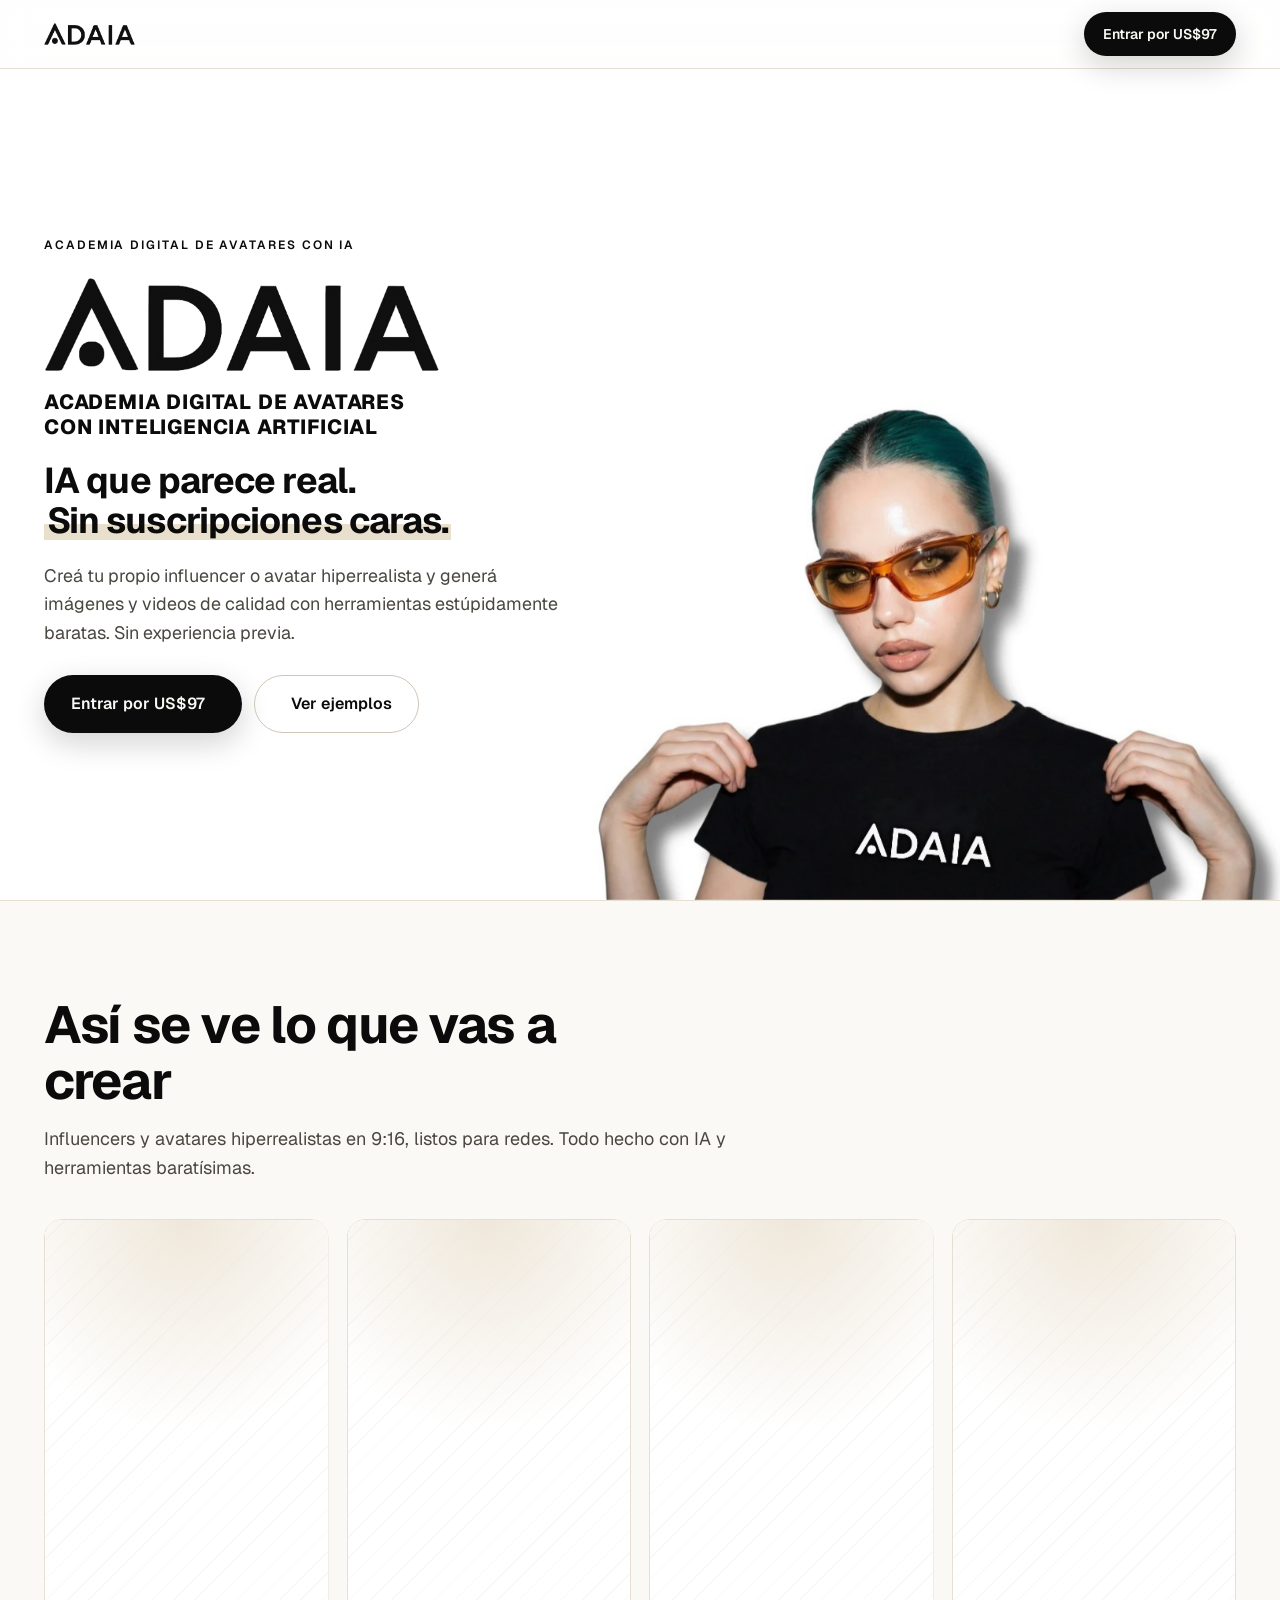
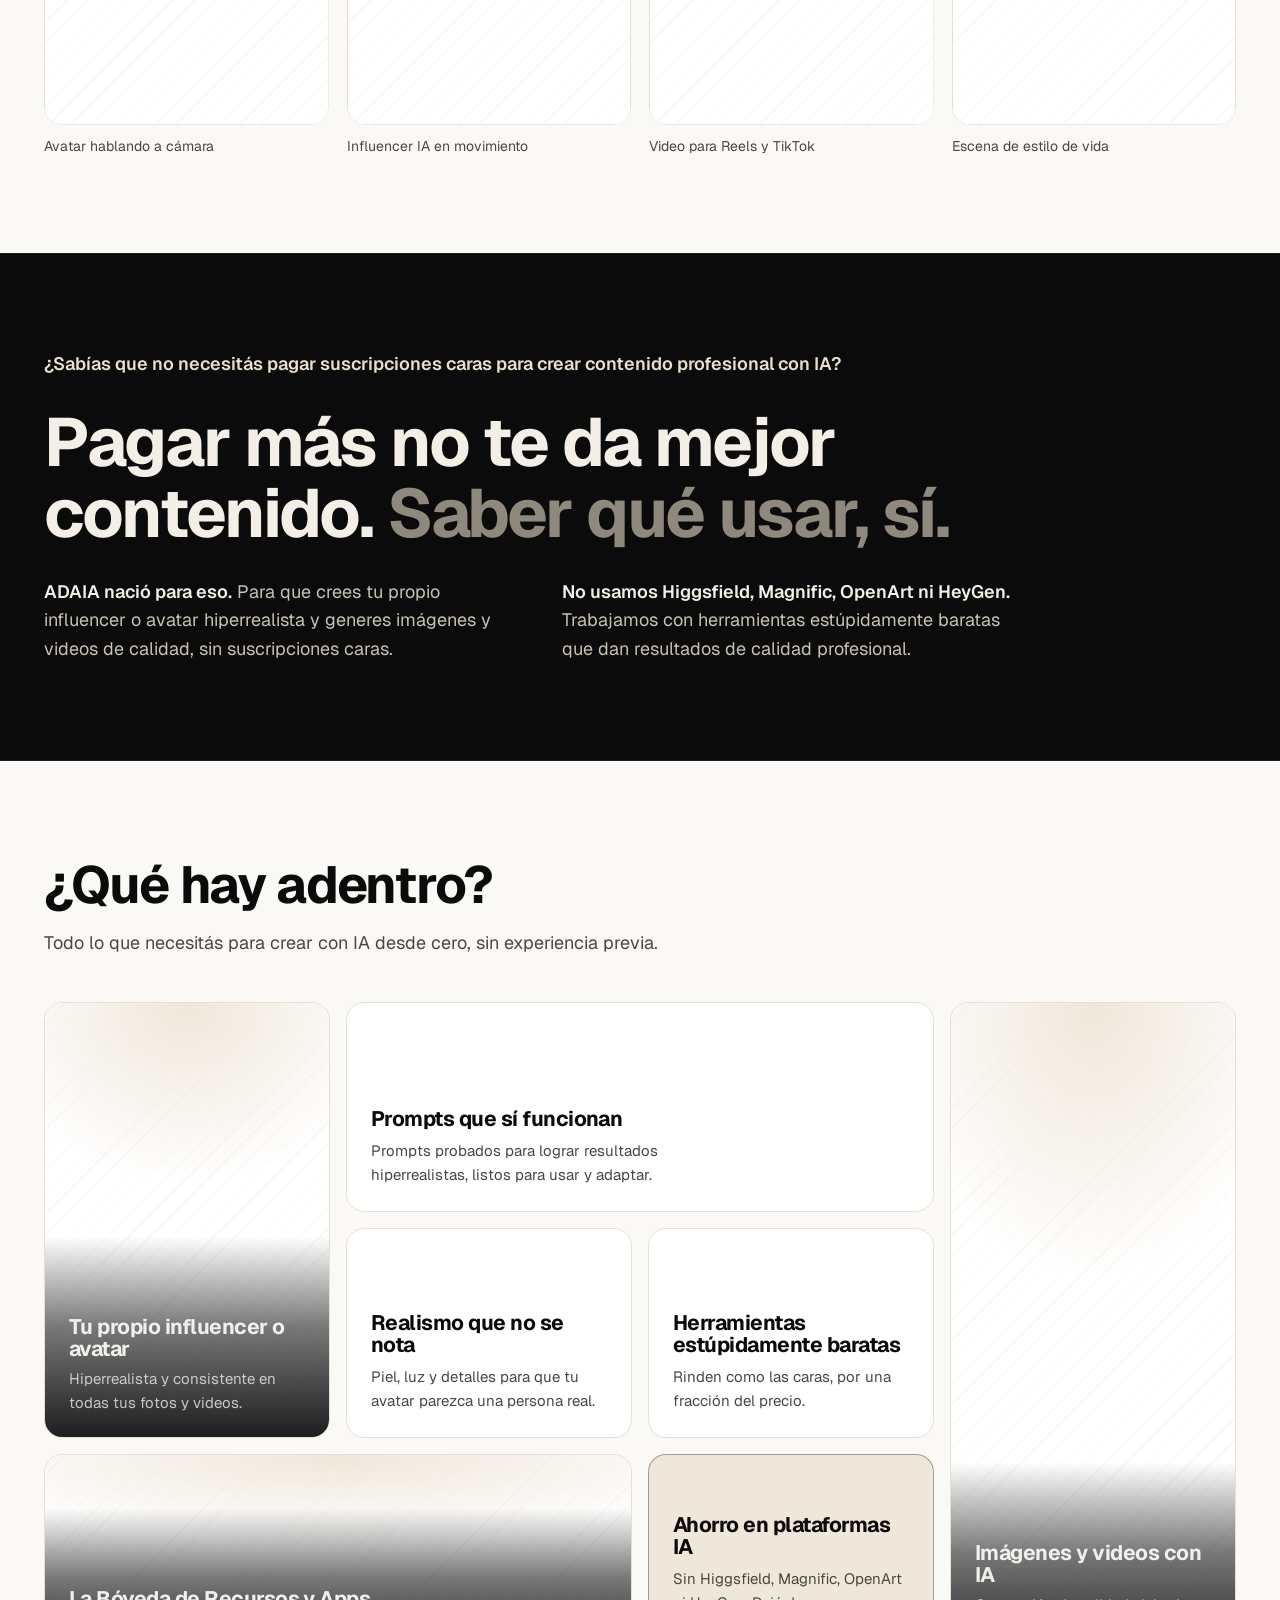
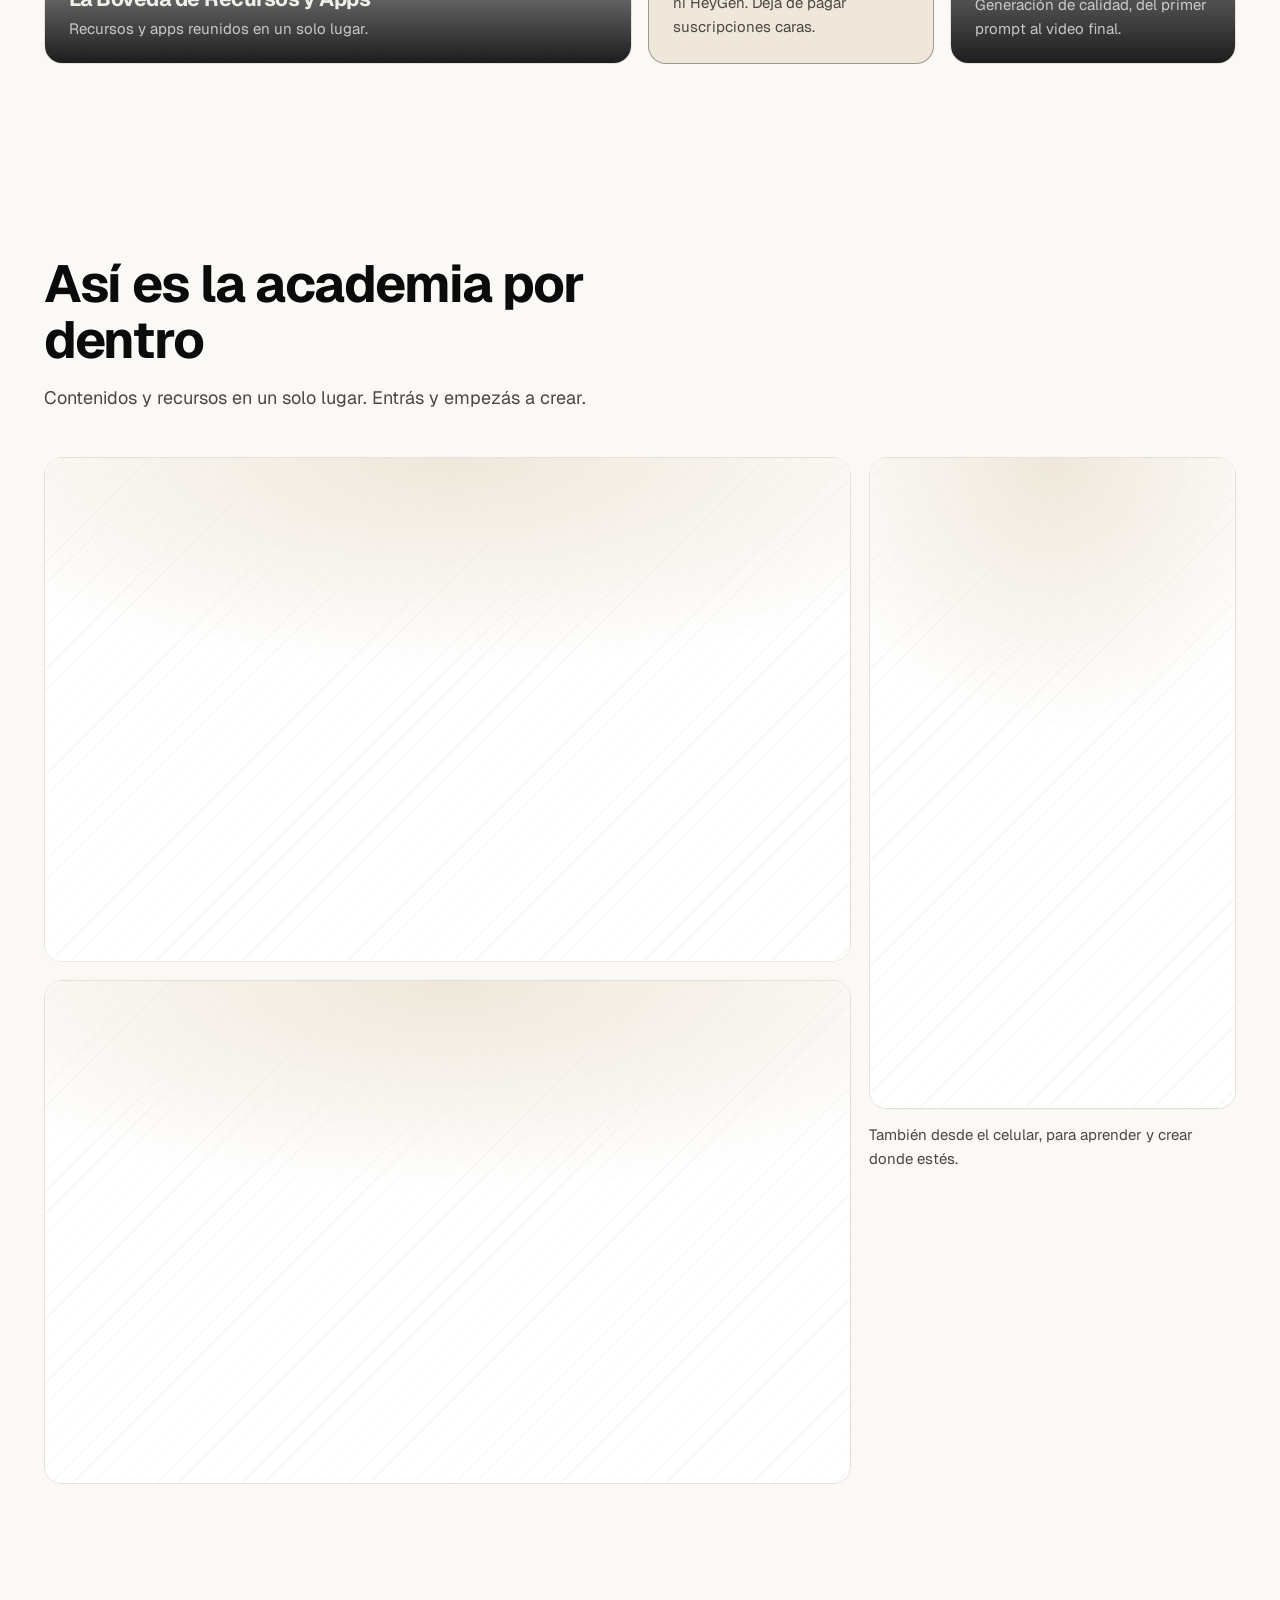
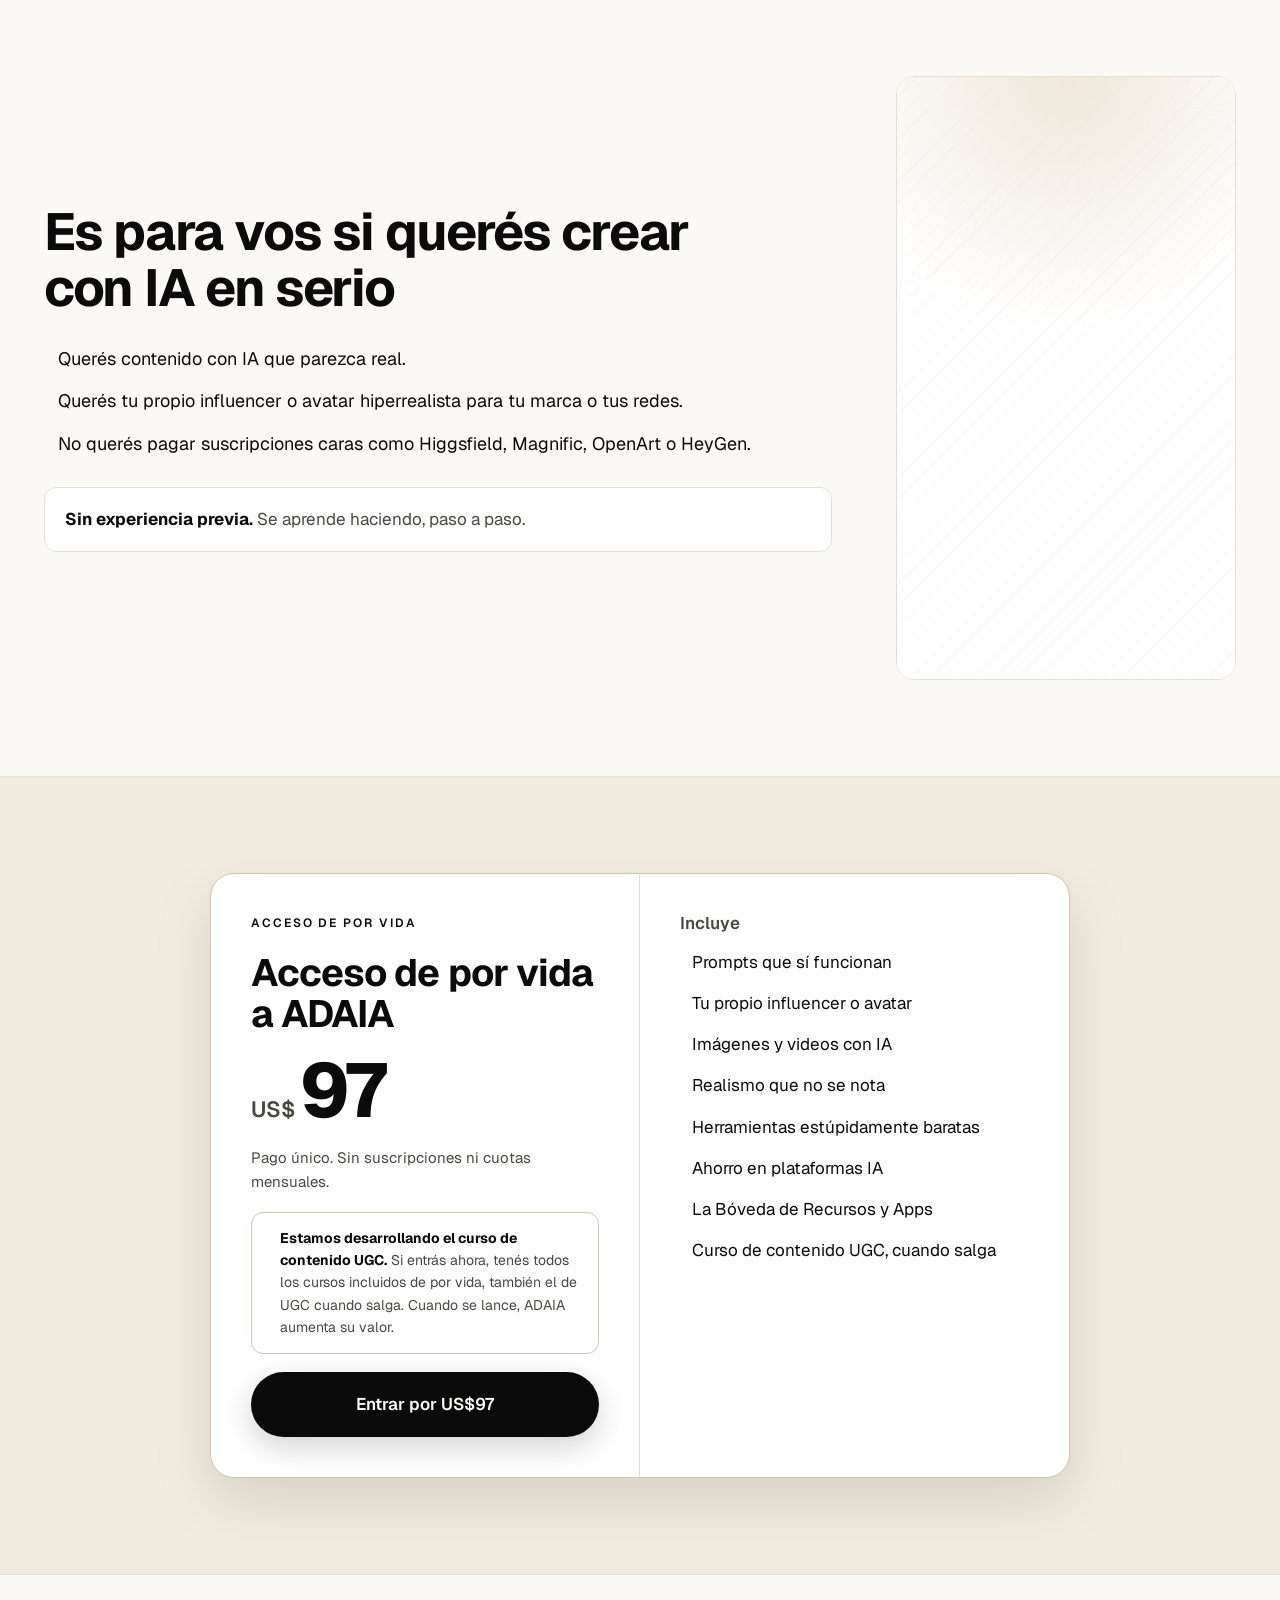
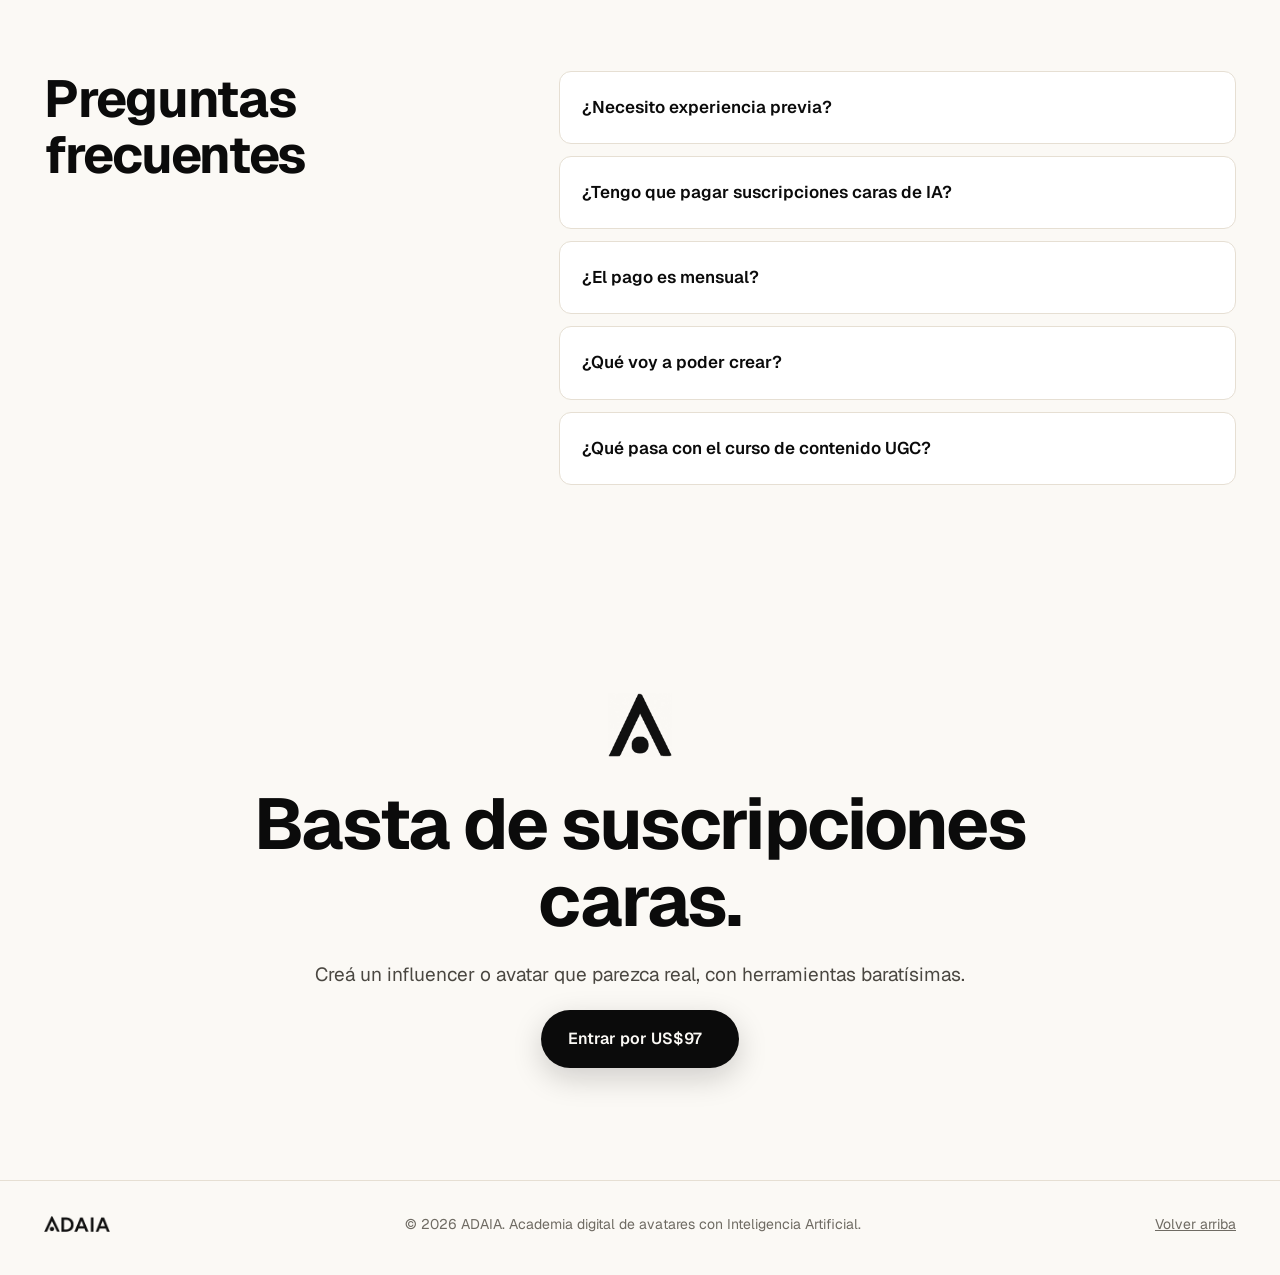
==== commit 14bdc775: "ADAIA: hero a pantalla completa, lanzamiento hasta el 1 de diciembre y animaciones de entrada y scro" ====
--- a/adaia.html
+++ b/adaia.html
@@ -115,8 +115,8 @@
 
     /* ---------- portada ---------- */
     /* blanco puro, igual al fondo de la foto, para que se vean como un solo fondo */
-    /* el hero ocupa el 90% del alto de pantalla y todo se escala según el alto y el ancho disponibles */
-    .hero { min-height: 90vh; min-height: 90svh; display: flex; padding: clamp(24px, 5vh, 64px) 0 0; overflow: hidden; background: #ffffff; border-bottom: 1px solid var(--line); }
+    /* el hero + el menú (68px) llenan la pantalla; todo se escala según el alto y el ancho disponibles */
+    .hero { min-height: calc(100vh - 68px); min-height: calc(100svh - 68px); display: flex; padding: clamp(24px, 5vh, 64px) 0 0; overflow: hidden; background: #ffffff; border-bottom: 1px solid var(--line); }
     .hero .wrap { flex: 1; display: grid; grid-template-columns: minmax(0, 1fr) minmax(0, 1.25fr); gap: clamp(16px, 2.5vw, 40px); align-items: stretch; }
     .hero-copy { display: grid; gap: clamp(12px, 2.4vh, 24px); justify-items: start; align-self: center; padding-bottom: clamp(24px, 5vh, 64px); }
     /* marca como en el banner: logo grande + bajada */
@@ -245,12 +245,37 @@
     .buybar > span b { color: var(--text); font-size: 17px; }
     .buybar .btn { padding: 12px 18px; font-size: 15px; }
 
-    /* ---------- aparición al hacer scroll ---------- */
+    /* ---------- animaciones (solo si la persona no pidió reducir el movimiento) ---------- */
     @media (prefers-reduced-motion: no-preference) {
-      .reveal { opacity: 0; transform: translateY(26px); transition: opacity 0.8s var(--ease), transform 0.8s var(--ease); transition-delay: calc(var(--i, 0) * 70ms); }
-      .reveal.in { opacity: 1; transform: none; }
-      .hero-visual { animation: rise 1s var(--ease) both; animation-delay: 150ms; }
-      @keyframes rise { from { opacity: 0; transform: translateY(40px); } to { opacity: 1; transform: none; } }
+      /* entrada: el menú baja, los textos del hero aparecen escalonados y la foto sube y se enfoca */
+      .nav { animation: nav-in 0.9s var(--ease) both; }
+      .hero-copy > * { animation: hero-in 1.1s var(--ease) both; animation-delay: calc(var(--d, 0) * 110ms + 150ms); }
+      .hero-copy > :nth-child(2) { --d: 1; }
+      .hero-copy > :nth-child(3) { --d: 2; }
+      .hero-copy > :nth-child(4) { --d: 3; }
+      .hero-copy > :nth-child(5) { --d: 4; }
+      .hero-brand img { animation: wipe 1.3s var(--ease) 0.3s both; }
+      .hero-claim em { background-size: 0% 100%; background-repeat: no-repeat; animation: mark 0.9s var(--ease) 1.1s forwards; }
+      .hero-visual { animation: photo-in 1.6s var(--ease) 0.3s both; }
+      @keyframes nav-in { from { opacity: 0; transform: translateY(-100%); } to { opacity: 1; transform: none; } }
+      @keyframes hero-in { from { opacity: 0; transform: translateY(22px); filter: blur(8px); } to { opacity: 1; transform: none; filter: none; } }
+      @keyframes wipe { from { clip-path: inset(0 100% 0 0); } to { clip-path: inset(0 0 0 0); } }
+      @keyframes mark { to { background-size: 100% 100%; } }
+      @keyframes photo-in { from { opacity: 0; transform: translateY(40px) scale(1.04); filter: blur(10px); } to { opacity: 1; transform: none; filter: none; } }
+
+      /* scroll: cada bloque sube y se enfoca; las imágenes y videos se descubren de abajo hacia arriba */
+      .reveal { opacity: 0; transform: translateY(32px); filter: blur(6px); transition: opacity 1s var(--ease), transform 1s var(--ease), filter 1s var(--ease); transition-delay: calc(var(--i, 0) * 90ms); }
+      .reveal.in { opacity: 1; transform: none; filter: none; }
+      .reveal .media { clip-path: inset(18% 0 0 0 round var(--radius)); transition: clip-path 1.2s var(--ease) calc(var(--i, 0) * 90ms + 80ms); }
+      .reveal.in .media { clip-path: inset(0 0 0 0 round var(--radius)); }
+      .media.reveal { clip-path: inset(18% 0 0 0 round var(--radius)); transition: opacity 1s var(--ease), transform 1s var(--ease), filter 1s var(--ease), clip-path 1.2s var(--ease); transition-delay: calc(var(--i, 0) * 90ms); }
+      .media.reveal.in { clip-path: inset(0 0 0 0 round var(--radius)); }
+      .price-card.reveal { transform: translateY(32px) scale(0.97); }
+      .price-card.reveal.in { transform: none; }
+      .manifesto blockquote.reveal span { color: #2b2b2b; transition: color 1.4s var(--ease) 0.6s; }
+      .manifesto blockquote.reveal.in span { color: var(--faint); }
+      .closing-mark.reveal { transform: translateY(20px) rotate(-12deg) scale(0.9); }
+      .closing-mark.reveal.in { transform: none; }
     }
 
     /* ---------- responsive ---------- */
@@ -311,7 +336,7 @@
     <section class="hero" id="hero">
       <div class="wrap">
         <div class="hero-copy">
-          <span class="eyebrow js-launch-label">Lanzamiento: solo por hoy</span>
+          <span class="eyebrow js-launch-label">Lanzamiento: hasta el 1 de diciembre</span>
           <h1 class="hero-brand">
             <img src="assets/img/adaia/adaia-wordmark.png" alt="ADAIA" width="1181" height="285" />
             <span class="hero-tagline">Academia digital de avatares<br /> con inteligencia artificial</span>
@@ -458,7 +483,7 @@
             </div>
             <div class="countdown" role="timer" aria-live="off">
               <i class="ph ph-timer" aria-hidden="true"></i>
-              <span>Solo por hoy. Termina en</span>
+              <span>Hasta el 1 de diciembre. Termina en</span>
               <b class="js-timer">--:--:--</b>
             </div>
             <a class="btn btn-primary js-buy" href="#precio"><span>Entrar por <span class="js-price">US$27</span></span></a>
@@ -561,7 +586,7 @@
       $$('.js-old').forEach((el) => { el.textContent = CONFIG.precioNormal; });
       document.getElementById('price-card').classList.toggle('is-ended', !live);
       $$('.js-after').forEach((el) => { el.hidden = !live; });
-      $$('.js-launch-label').forEach((el, i) => { el.textContent = live ? (i === 0 ? 'Lanzamiento: solo por hoy' : 'Precio de lanzamiento') : (i === 0 ? 'Academia digital de avatares con IA' : 'Acceso de por vida'); });
+      $$('.js-launch-label').forEach((el, i) => { el.textContent = live ? (i === 0 ? 'Lanzamiento: hasta el 1 de diciembre' : 'Precio de lanzamiento') : (i === 0 ? 'Academia digital de avatares con IA' : 'Acceso de por vida'); });
       return live;
     }
     function tick() {
@@ -604,6 +629,24 @@
       $$('.reveal').forEach((el) => rio.observe(el));
     } else {
       $$('.reveal').forEach((el) => el.classList.add('in'));
+    }
+
+    // Parallax suave del hero al scrollear (solo en desktop y sin movimiento reducido)
+    const heroImg = document.querySelector('.hero-visual img');
+    const heroCopy = document.querySelector('.hero-copy');
+    if (heroImg && heroCopy && !reduceMotion && window.matchMedia('(min-width: 768px)').matches) {
+      let ticking = false;
+      window.addEventListener('scroll', () => {
+        if (ticking) return;
+        ticking = true;
+        requestAnimationFrame(() => {
+          const y = Math.min(window.scrollY, window.innerHeight);
+          heroImg.style.transform = `translate3d(0, ${y * 0.12}px, 0)`;
+          heroCopy.style.transform = `translate3d(0, ${y * -0.06}px, 0)`;
+          heroCopy.style.opacity = String(Math.max(0, 1 - y / (window.innerHeight * 1.1)));
+          ticking = false;
+        });
+      }, { passive: true });
     }
 
     // Barra de compra en el celular: aparece al pasar la portada y se oculta en la sección de precio.
